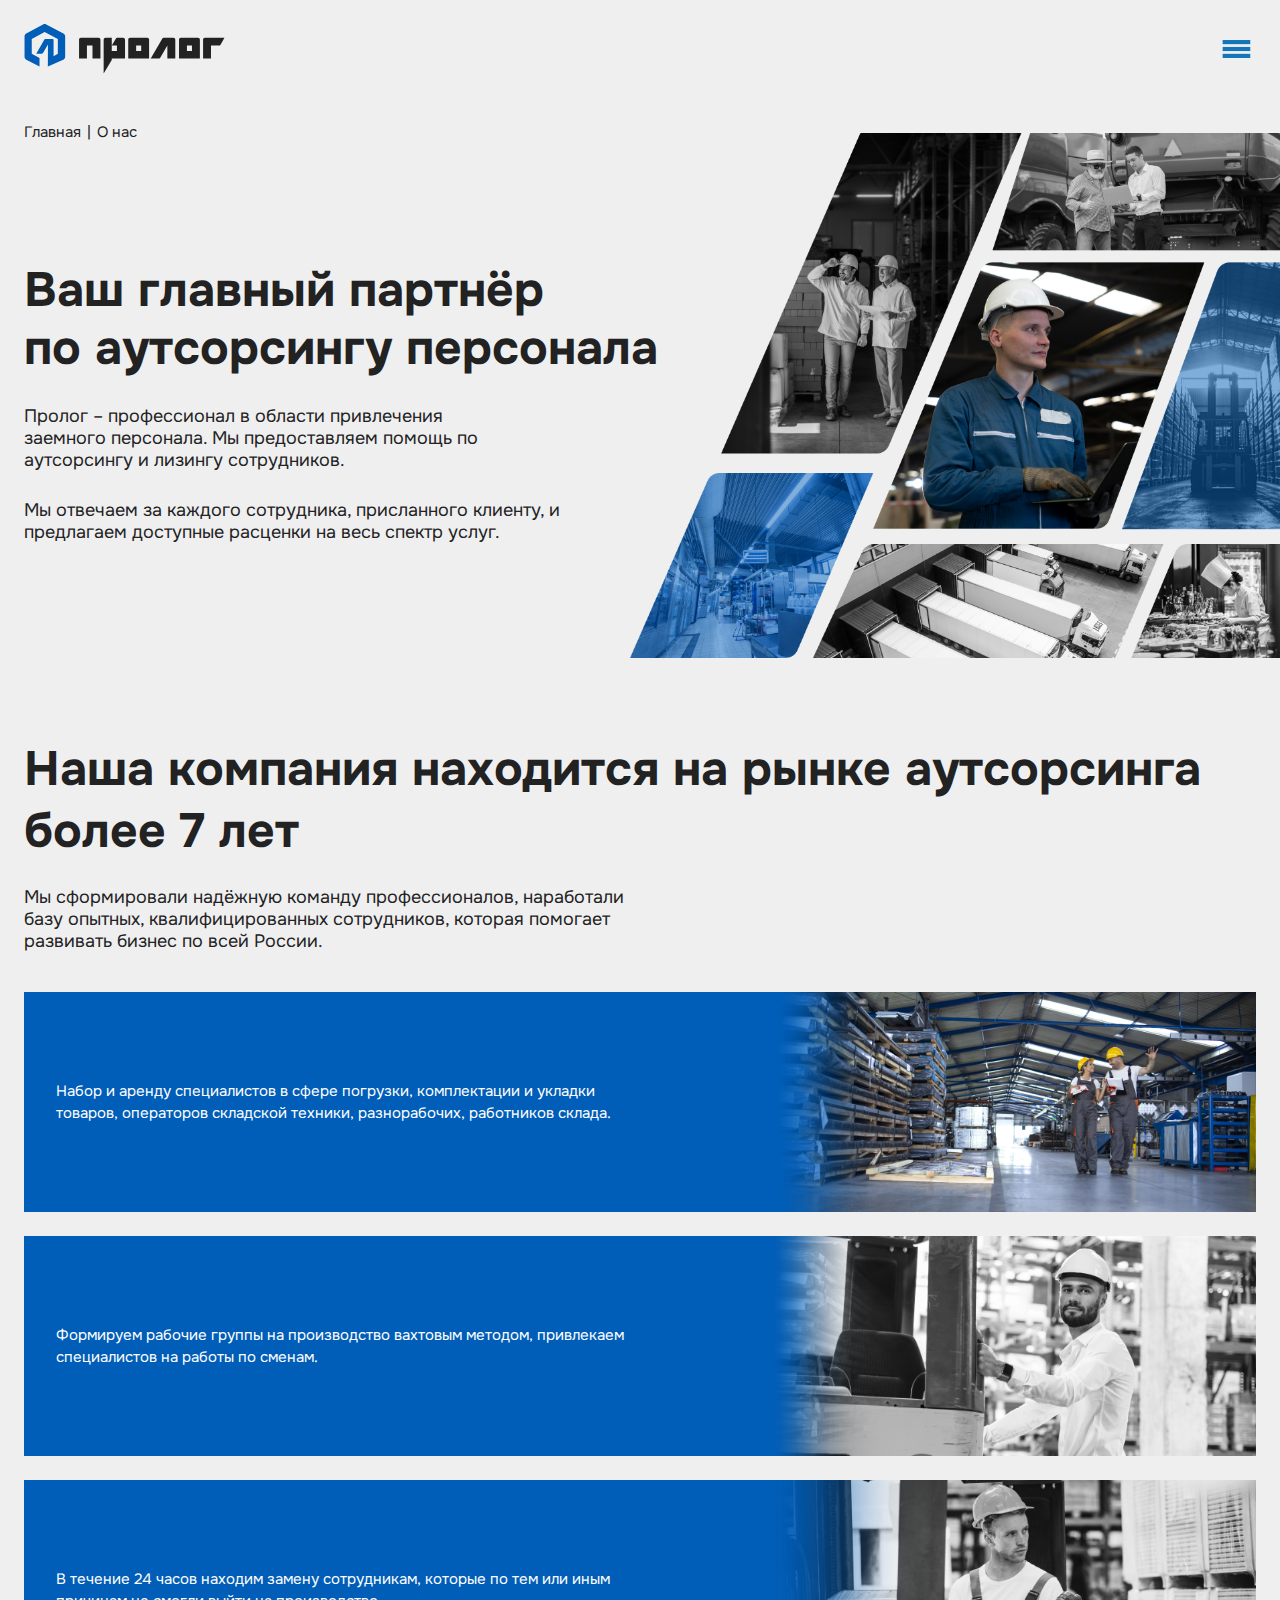
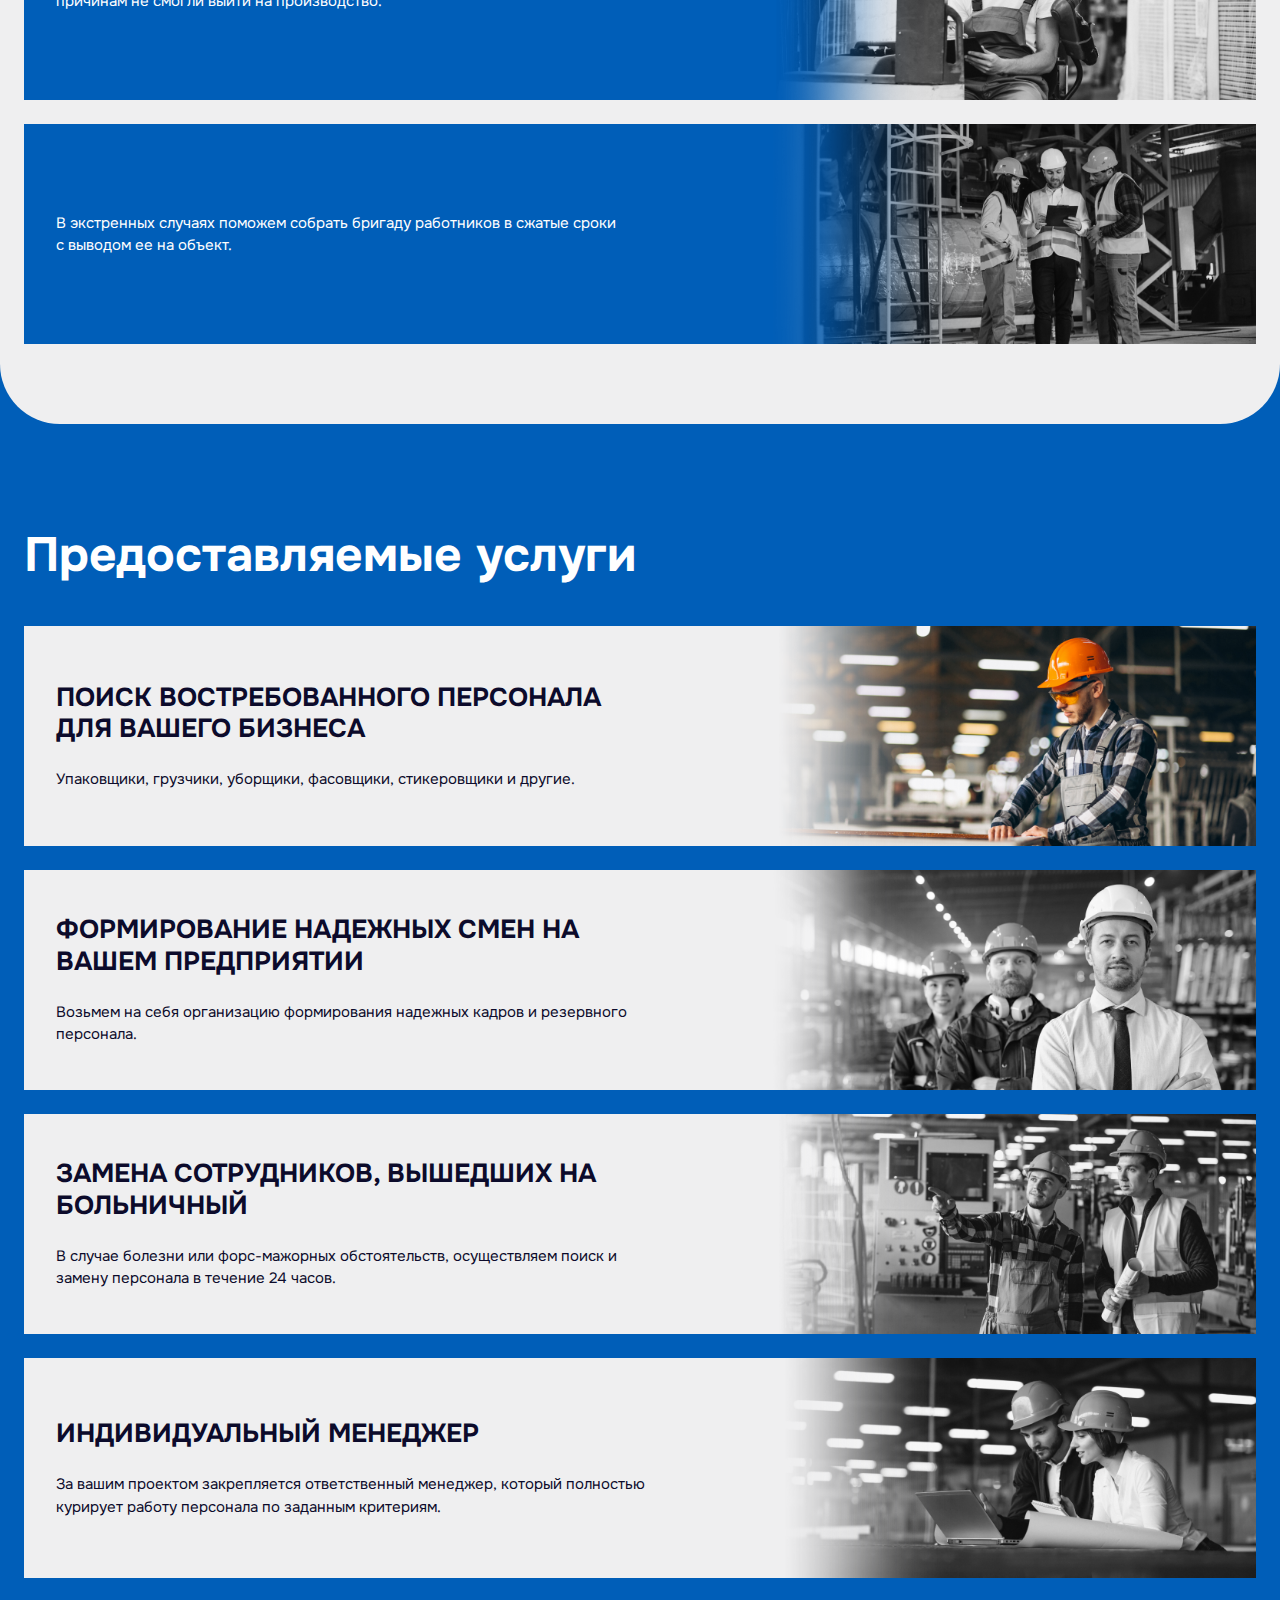
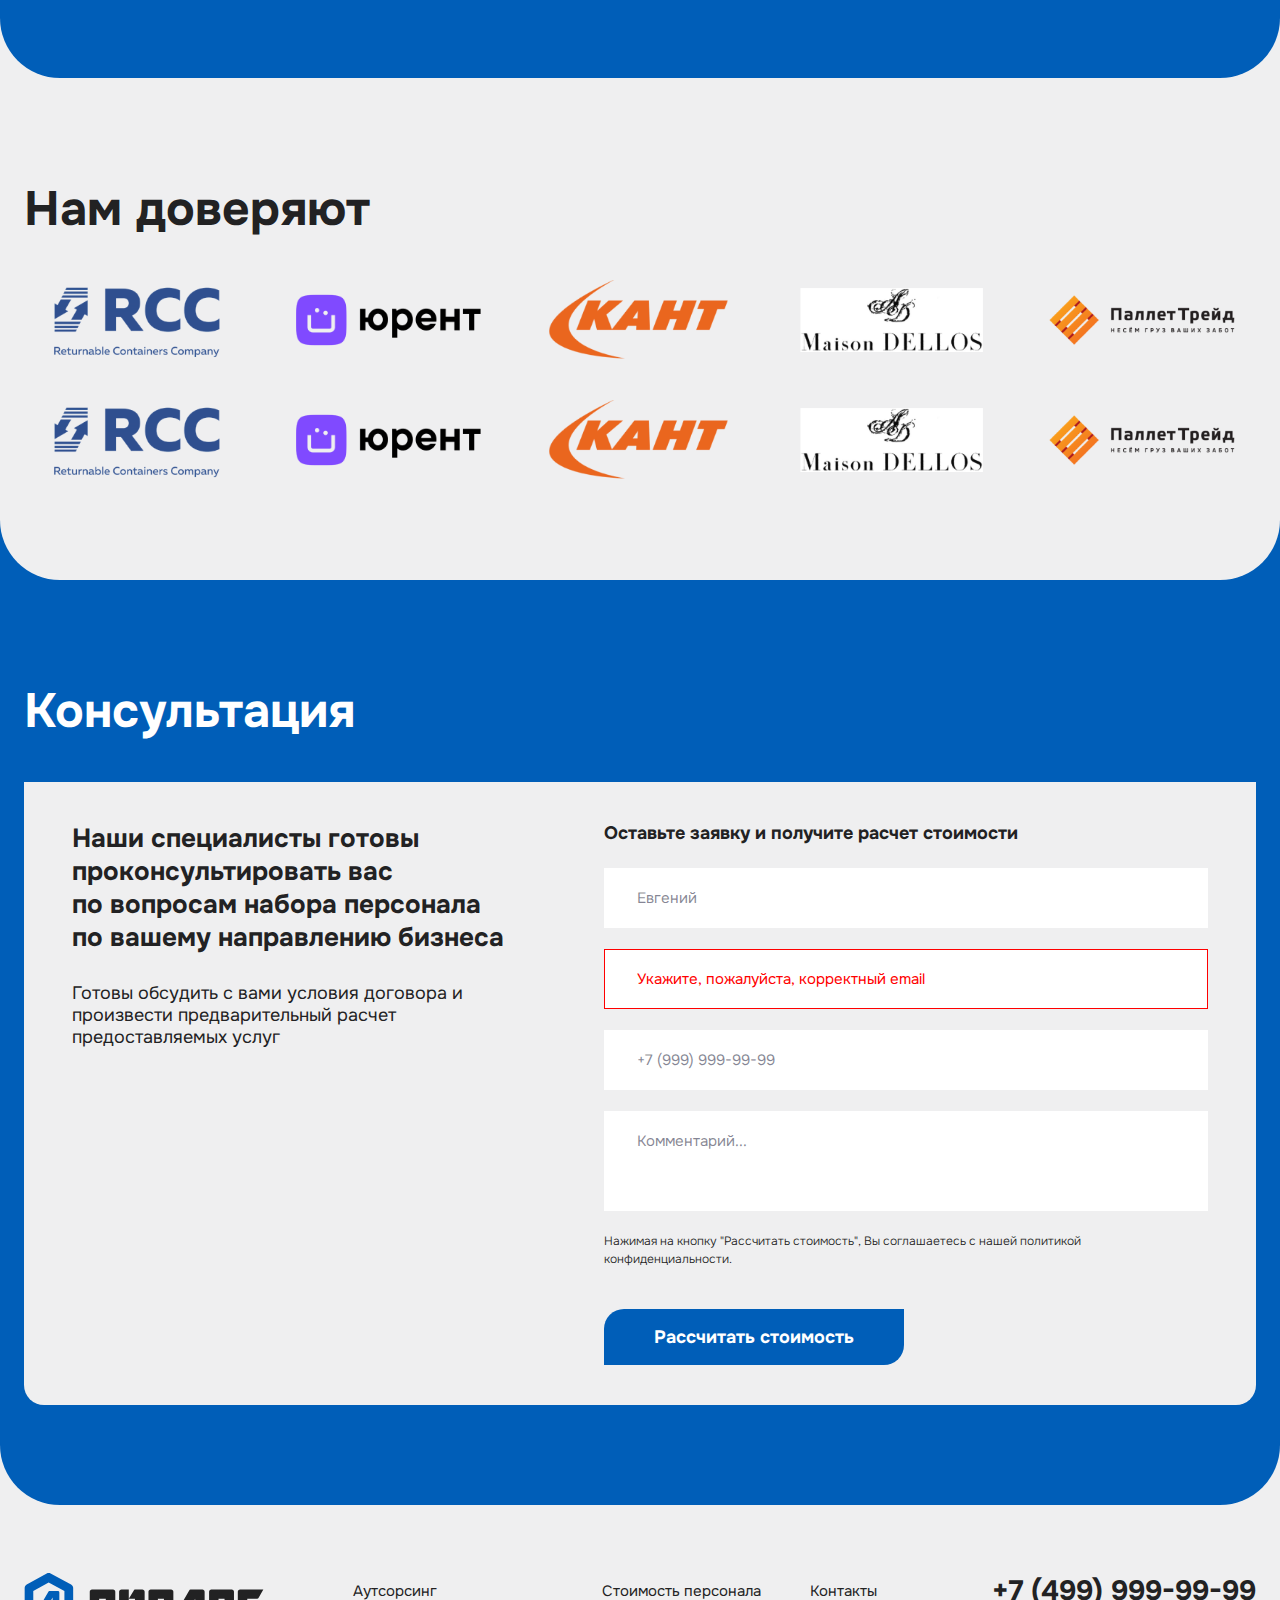
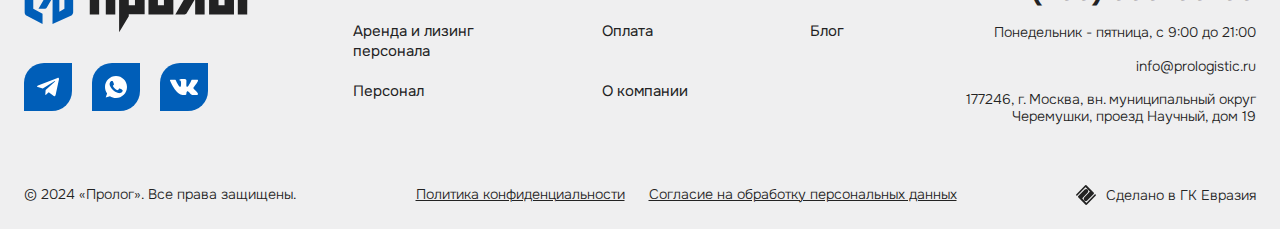
==== about.html @ 7a9c89be "Initial commit" ====
<!DOCTYPE html>
<html lang="ru">
	<head>
		<meta http-equiv="Content-Type" content="text/html; charset=utf-8">

		<!-- Adapting the page for mobile devices -->
		<meta name="viewport" content="width=device-width, initial-scale=1, maximum-scale=1">

		<!-- Prohibition of phone number recognition -->
		<meta name="format-detection" content="telephone=no">
		<meta name="SKYPE_TOOLBAR" content ="SKYPE_TOOLBAR_PARSER_COMPATIBLE">

		<!-- Page title -->
		<title>Заголовок страницы</title>

		<!-- Meta description -->
		<meta name="description" content="">

		<!-- Meta Keywords -->
		<meta name="keywords" content="">

		<!-- Changing the color of the mobile browser panel -->
		<meta name="msapplication-TileColor" content="#005EB8">
		<meta name="theme-color" content="#005EB8">

		<!-- Connecting fonts from Google -->
		<link rel="preconnect" href="https://fonts.googleapis.com">
		<link rel="preconnect" href="https://fonts.gstatic.com" crossorigin>
		<link href="https://fonts.googleapis.com/css2?family=Onest:wght@100..900&display=swap" rel="stylesheet">

		<!-- Connecting style files -->
		<link rel="stylesheet" href="css/swiper-bundle.min.css" async>
		<link rel="stylesheet" href="css/swiper.css" async>
		<link rel="stylesheet" href="css/styles.css" async>

		<link rel="stylesheet" href="css/response_1899.css" media="print, (max-width: 1899px)" async>
		<link rel="stylesheet" href="css/response_1439.css" media="print, (max-width: 1439px)" async>
		<link rel="stylesheet" href="css/response_1279.css" media="print, (max-width: 1279px)" async>
		<link rel="stylesheet" href="css/response_1023.css" media="print, (max-width: 1023px)" async>
		<link rel="stylesheet" href="css/response_767.css" media="print, (max-width: 767px)" async>
		<link rel="stylesheet" href="css/response_479.css" media="(max-width: 479px)" async>
	</head>

	<body>
		<div class="wrap">
			<div class="main">
				<header>
					<div class="cont row">
						<a href="/" class="logo">
							<img src="images/logo.svg" alt="">
						</a>

						<nav class="menu row">
							<div class="menu_item">
								<a href="/">Аутсорсинг</a>
							</div>

							<div class="menu_item">
								<a href="/">Аренда и лизинг персонала</a>
							</div>

							<div class="menu_item">
								<a href="/">Стоимость персонала</a>
							</div>

							<div class="menu_item">
								<a href="/">Персонал</a>
							</div>

							<div class="menu_item">
								<a href="/">О компании</a>
							</div>

							<div class="menu_item">
								<a href="/">Контакты</a>
							</div>

							<div class="menu_item">
								<a href="/">Блог</a>
							</div>
						</nav>

						<button class="callback_btn modal_btn" data-modal="callback_modal">Перезвоните мне</button>

						<button class="mob_menu_btn">
							<svg class="icon"><use xlink:href="images/sprite.svg#ic_menu"></use></svg>
							<svg class="icon"><use xlink:href="images/sprite.svg#ic_close"></use></svg>
						</button>
					</div>
				</header>


				<section class="mob_menu">
					<div class="scroll">
						<div class="messengers">
							<a href="/" target="_blank" rel="noopener nofollow">
								<svg class="icon"><use xlink:href="images/sprite.svg#ic_telegram"></use></svg>
							</a>

							<a href="/" target="_blank" rel="noopener nofollow">
								<svg class="icon"><use xlink:href="images/sprite.svg#ic_whatsapp"></use></svg>
							</a>
						</div>

						<div class="menu">
							<div><a href="/">Аутсорсинг</a></div>

							<div><a href="/">Стоимость персонала</a></div>

							<div><a href="/">Контакты</a></div>

							<div><a href="/">Аренда и лизинг персонала</a></div>

							<div><a href="/">Оплата</a></div>

							<div><a href="/">Блог</a></div>

							<div><a href="/">Персонал</a></div>

							<div><a href="/">О компании</a></div>
						</div>

						<div class="contacts">
							<div class="phone">
								<a href="tel:+74999999999">+7 (499) 999-99-99</a>
							</div>

							<div class="work_time">Понедельник - пятница, с 9:00 до 21:00</div>

							<div class="email">
								<a href="mailto:info@prologistic.ru">info@prologistic.ru</a>
							</div>

							<div class="location">177246, г. Москва, вн. муниципальный округ<br> Черемушки, проезд Научный, дом 19</div>
						</div>

						<div class="links">
							<div><a href="/">Политика конфиденциальности</a></div>

							<div><a href="/">Согласие на обработку персональных данных</a></div>
						</div>

						<div class="copyright">&copy; 2024 «Пролог». Все права защищены.</div>
					</div>
				</section>


				<section class="page_head">
					<div class="cont">
						<div class="breadcrumbs">
							<a href="/">Главная</a>

							<span class="sep">|</span>

							<span class="current">О нас</span>
						</div>
					</div>
				</section>


				<section class="about_page_head">
					<div class="cont">
						<div class="data">
							<div class="title">Ваш главный партнёр<br> по аутсорсингу персонала</div>

							<div class="text_block">
								<p>Пролог – профессионал в области привлечения<br> заемного персонала. Мы предоставляем помощь по аутсорсингу и лизингу сотрудников.</p>

								<p>Мы отвечаем за каждого сотрудника, присланного клиенту, и предлагаем доступные расценки на весь спектр услуг.</p>
							</div>
						</div>
					</div>

					<img src="images/tmp/bg_about_page_head.png" alt="" class="bg" loading="lazy">
				</section>


				<section class="about_info">
					<div class="cont">
						<div class="block_head">
							<div class="title">Наша компания находится на рынке аутсорсинга более 7 лет</div>

							<div class="desc">Мы сформировали надёжную команду профессионалов, наработали базу опытных, квалифицированных сотрудников, которая помогает развивать бизнес по всей России.</div>
						</div>

						<div class="items">
							<div class="item">
								<div class="image">
									<img src="images/tmp/about_info_item_img1.png" alt="" loading="lazy">
								</div>

								<div class="desc">Набор и аренду специалистов в сфере погрузки, комплектации и укладки товаров, операторов складской техники, разнорабочих, работников склада.</div>
							</div>

							<div class="item">
								<div class="image">
									<img src="images/tmp/about_info_item_img2.png" alt="" loading="lazy">
								</div>

								<div class="desc">Формируем рабочие группы на производство вахтовым методом, привлекаем<br> специалистов на работы по сменам.</div>
							</div>

							<div class="item">
								<div class="image">
									<img src="images/tmp/about_info_item_img3.png" alt="" loading="lazy">
								</div>

								<div class="desc">В течение 24 часов находим замену сотрудникам, которые по тем или иным<br> причинам не смогли выйти на производство.</div>
							</div>

							<div class="item">
								<div class="image">
									<img src="images/tmp/about_info_item_img4.png" alt="" loading="lazy">
								</div>

								<div class="desc">В экстренных случаях поможем собрать бригаду работников в сжатые сроки<br> с выводом ее на объект.</div>
							</div>
						</div>
					</div>
				</section>


				<section class="services">
					<div class="cont">
						<div class="block_head">
							<div class="title">Предоставляемые услуги</div>
						</div>

						<div class="list">
							<a href="/" class="service">
								<div class="image">
									<img src="images/tmp/service_img1.png" alt="" loading="lazy">
								</div>

								<div class="data">
									<div class="name">Поиск востребованного персонала для вашего бизнеса</div>

									<div class="desc">Упаковщики, грузчики, уборщики, фасовщики, стикеровщики и другие.</div>
								</div>
							</a>

							<a href="/" class="service">
								<div class="image">
									<img src="images/tmp/service_img2.png" alt="" loading="lazy">
								</div>

								<div class="data">
									<div class="name">Формирование надежных смен на вашем предприятии</div>

									<div class="desc">Возьмем на себя организацию формирования надежных кадров и резервного персонала.</div>
								</div>
							</a>

							<a href="/" class="service">
								<div class="image">
									<img src="images/tmp/service_img3.png" alt="" loading="lazy">
								</div>

								<div class="data">
									<div class="name">Замена сотрудников, вышедших на больничный</div>

									<div class="desc">В случае болезни или форс-мажорных обстоятельств, осуществляем поиск и замену персонала в течение 24 часов.</div>
								</div>
							</a>

							<a href="/" class="service">
								<div class="image">
									<img src="images/tmp/service_img4.png" alt="" loading="lazy">
								</div>

								<div class="data">
									<div class="name">Индивидуальный менеджер</div>

									<div class="desc">За вашим проектом закрепляется ответственный менеджер, который полностью курирует работу персонала по заданным критериям.</div>
								</div>
							</a>
						</div>
					</div>
				</section>


				<section class="clients">
					<div class="cont">
						<div class="block_head">
							<div class="title">Нам доверяют</div>
						</div>

						<div class="row">
							<div class="item">
								<img src="images/tmp/client_logo1.png" alt="" loading="lazy">
							</div>

							<div class="item">
								<img src="images/tmp/client_logo2.png" alt="" loading="lazy">
							</div>

							<div class="item">
								<img src="images/tmp/client_logo3.png" alt="" loading="lazy">
							</div>

							<div class="item">
								<img src="images/tmp/client_logo4.png" alt="" loading="lazy">
							</div>

							<div class="item">
								<img src="images/tmp/client_logo5.png" alt="" loading="lazy">
							</div>

							<div class="item">
								<img src="images/tmp/client_logo1.png" alt="" loading="lazy">
							</div>

							<div class="item">
								<img src="images/tmp/client_logo2.png" alt="" loading="lazy">
							</div>

							<div class="item">
								<img src="images/tmp/client_logo3.png" alt="" loading="lazy">
							</div>

							<div class="item">
								<img src="images/tmp/client_logo4.png" alt="" loading="lazy">
							</div>

							<div class="item">
								<img src="images/tmp/client_logo5.png" alt="" loading="lazy">
							</div>
						</div>
					</div>
				</section>


				<section class="consult">
					<div class="cont">
						<div class="block_head">
							<div class="title">Консультация</div>
						</div>

						<div class="data">
							<div class="info">
								<div class="title">Наши специалисты готовы проконсультировать вас<br> по вопросам набора персонала по вашему направлению бизнеса</div>

								<div class="desc">Готовы обсудить с вами условия договора и произвести предварительный расчет предоставляемых услуг</div>
							</div>

							<form action="" class="form">
								<div class="desc">Оставьте заявку и получите расчет стоимости</div>

								<div class="line">
									<div class="field">
										<input type="text" name="" value="" class="input" placeholder="Евгений">
									</div>
								</div>

								<div class="line">
									<div class="field">
										<input type="email" name="" value="" class="input error" placeholder="Укажите, пожалуйста, корректный email">
									</div>
								</div>

								<div class="line">
									<div class="field">
										<input type="tel" name="" value="" class="input" placeholder="+7 (999) 999-99-99">
									</div>
								</div>

								<div class="line">
									<div class="field">
										<textarea name="" placeholder="Комментарий..."></textarea>
									</div>
								</div>

								<div class="line agree">Нажимая на кнопку "Рассчитать стоимость", Вы соглашаетесь с нашей политикой конфиденциальности.</div>

								<div class="submit">
									<button type="submit" class="submit_btn">Рассчитать стоимость</button>
								</div>
							</form>
						</div>
					</div>
				</section>
			</div>


			<footer>
				<div class="cont row">
					<div class="col">
						<div class="logo">
							<img src="images/logo.svg" alt="">
						</div>

						<div class="socials">
							<a href="/" target="_blank" rel="noopener nofollow">
								<svg class="icon"><use xlink:href="images/sprite.svg#ic_telegram"></use></svg>
							</a>

							<a href="/" target="_blank" rel="noopener nofollow">
								<svg class="icon"><use xlink:href="images/sprite.svg#ic_whatsapp"></use></svg>
							</a>

							<a href="/" target="_blank" rel="noopener nofollow">
								<svg class="icon big"><use xlink:href="images/sprite.svg#ic_vk"></use></svg>
							</a>
						</div>
					</div>

					<div class="menu">
						<div><a href="/">Аутсорсинг</a></div>

						<div><a href="/">Стоимость персонала</a></div>

						<div><a href="/">Контакты</a></div>

						<div><a href="/">Аренда и лизинг персонала</a></div>

						<div><a href="/">Оплата</a></div>

						<div><a href="/">Блог</a></div>

						<div><a href="/">Персонал</a></div>

						<div><a href="/">О компании</a></div>
					</div>

					<div class="contacts">
						<div class="phone">
							<a href="tel:+74999999999">+7 (499) 999-99-99</a>
						</div>

						<div class="work_time">Понедельник - пятница, с 9:00 до 21:00</div>

						<div class="email">
							<a href="mailto:info@prologistic.ru">info@prologistic.ru</a>
						</div>

						<div class="location">177246, г. Москва, вн. муниципальный округ<br> Черемушки, проезд Научный, дом 19</div>
					</div>
				</div>

				<div class="cont row">
					<div class="copyright">&copy; 2024 «Пролог». Все права защищены.</div>

					<div class="links">
						<div><a href="/">Политика конфиденциальности</a></div>

						<div><a href="/">Согласие на обработку персональных данных</a></div>
					</div>

					<div class="creator">
						<a href="/" target="_blank">
							<img src="images/creator_logo.svg" alt="">
							<span>Сделано в ГК Евразия</span>
						</a>
					</div>
				</div>
			</footer>
		</div>


		<!-- Connecting javascript files -->
		<script src="js/jquery-3.6.3.min.js"></script>
		<script src="js/functions.js"></script>
		<script src="js/swiper-bundle.min.js"></script>
		<script src="js/imask.js"></script>
		<script src="js/scripts.js"></script>
	</body>
</html>
---- css/styles.css ----
/*------------------
    Reset styles
------------------*/
*
{
    box-sizing: border-box;
    margin: 0;
    padding: 0;

    scroll-margin-top: 24px;
}

*:before,
*:after
{
    box-sizing: border-box;
}

html
{
    -webkit-font-smoothing: antialiased;
    -moz-osx-font-smoothing: grayscale;
        -ms-text-size-adjust: 100%;
    -webkit-text-size-adjust: 100%;
}

body
{
    margin: 0;

    overscroll-behavior: none;
    -webkit-tap-highlight-color: transparent;
    -webkit-overflow-scrolling: touch;
    text-rendering: optimizeLegibility;
    text-decoration-skip: objects;
}

img
{
    border-style: none;
}

textarea
{
    overflow: auto;
}

input,
textarea,
input:active,
textarea:active,
button
{
    margin: 0;

    -webkit-border-radius: 0;
            border-radius: 0;
         outline: none transparent !important;
    box-shadow: none;

    -webkit-appearance: none;
            appearance: none;
    -moz-outline: none !important;
}

input::-webkit-outer-spin-button,
input::-webkit-inner-spin-button
{
    margin: 0;

    -webkit-appearance: none;
}

input[type=number]
{
    -moz-appearance: textfield;
}

:focus
{
    outline: 0;
}

:hover,
:active
{
    -webkit-tap-highlight-color: rgba(0, 0, 0, 0);
    -webkit-touch-callout: none;
}


::-ms-clear
{
    display: none;
}



/*-------------------
    Global styles
-------------------*/
:root
{
    --bg: #efeff0;
    --scroll_width: 17px;
    --text_color: #222223;
    --font_size: 18px;
    --font_size_title: 64px;
    --font_family: 'Onest', 'Arial', sans-serif;
}


::selection
{
    color: #fff;
    background: #005eb8;
}

::-moz-selection
{
    color: #fff;
    background: #005eb8;
}


.clear
{
    clear: both;
}

.left
{
    float: left;
}

.right
{
    float: right;
}



html
{
    height: 100%;
    min-height: -moz-available;
    min-height: -webkit-fill-available;
    min-height:         fill-available;
}

html.custom_scroll ::-webkit-scrollbar
{
    width: 10px;
    height: 10px;

    background-color: var(--bg);
}

html.custom_scroll ::-webkit-scrollbar-thumb
{
    background-color: #005eb8;
}


body
{
    font: var(--font_size) var(--font_family);

    height: 100%;
    min-height: -moz-available;
    min-height: -webkit-fill-available;
    min-height:         fill-available;

    color: var(--text_color);
}

body.lock
{
    overflow: hidden;
}


button
{
    font-family: inherit;
    font-size: inherit;
    font-weight: inherit;
    line-height: inherit;

    display: inline-block;

    cursor: pointer;
    vertical-align: top;

    color: inherit;
    border: none;
    background: none;
}


.wrap
{
    position: relative;
    z-index: 9;

    display: flex;
    overflow: clip;
    flex-direction: column;

    min-height: 100%;

    background: var(--bg);
}


.main
{
    display: flex;
    flex: 1 0 auto;
    flex-direction: column;
}


.cont
{
    width: 100%;
    max-width: 1676px;
    margin: 0 auto;
    padding: 0 40px;
}


.row
{
    display: flex;
    align-content: flex-start;
    align-items: flex-start;
    flex-wrap: wrap;
    justify-content: flex-start;
}



.block
{
    margin-bottom: 82px;
}



/*----------------
    Pagination
----------------*/
.pagination
{
    display: flex;
    align-content: center;
    align-items: center;
    flex-wrap: wrap;
    justify-content: center;

    margin-top: 50px;
}


.pagination a
{
    display: flex;
    align-content: center;
    align-items: center;
    flex-wrap: wrap;
    justify-content: center;

    width: 50px;
    height: 50px;

    transition: .2s linear;

    color: #232323;
    border-radius: 0 20px;
    background: #fff;

            backdrop-filter: blur(10px);
    -webkit-backdrop-filter: blur(10px);
}

.pagination a.next
{
    border-radius: 20px 0;
}


.pagination a + a
{
    margin-left: 20px;
}


.pagination a .icon
{
    display: block;

    width: 30px;
    height: 30px;
}

.pagination a.next .icon
{
    transform: rotate(180deg);
}


.pagination a:hover
{
    color: #fff;
    background: #005eb8;
}



/*--------------
    More btn
--------------*/
.more_btn
{
    font-size: 20px;
    font-weight: 700;

    position: relative;
    z-index: 3;

    display: block;

    width: 350px;
    max-width: 100%;
    height: 60px;
    margin: -30px auto 0;

    color: #fff;
    border-radius: 20px 0;
    background: #005eb8;
}



/*------------
    Header
------------*/
header
{
    position: relative;
    z-index: 91;
    top: 0;
    left: 0;

    width: 100%;
    padding: 30px 0;
}


header .cont
{
    align-content: center;
    align-items: center;
    justify-content: space-between;
}



header .logo
{
    display: block;

    text-decoration: none;

    color: currentColor;
}


header .logo img
{
    display: block;
}



header .menu_item + .menu_item
{
    margin-left: 30px;
}


header .menu_item > a
{
    font-size: 14px;

    display: block;

    text-decoration: none;

    color: currentColor;
}



header .callback_btn
{
    font-size: 20px;
    font-weight: 700;

    width: 350px;
    max-width: 100%;
    height: 60px;

    color: #efeff0;
    border-radius: 20px 0;
    background: #005eb8;
}



header .mob_menu_btn
{
    display: none;
    align-content: center;
    align-items: center;
    flex-wrap: wrap;
    justify-content: center;

    width: 40px;
    height: 40px;

    color: #1375ba;
}


header .mob_menu_btn .icon
{
    display: block;

    width: 29px;
    height: 18px;
}


header .mob_menu_btn .icon + .icon
{
    display: none;

    width: 18px;
    height: 18px;
}


header .mob_menu_btn.active .icon
{
    display: none;
}

header .mob_menu_btn.active .icon + .icon
{
    display: block;
}



/*---------------
    Mob. menu
---------------*/
.mob_menu
{
    position: fixed;
    z-index: 90;
    top: 0;
    left: 100%;

    width: 100%;
    height: 100%;
    min-height: -moz-available;
    min-height: -webkit-fill-available;
    min-height:         fill-available;
    padding: 92px 0 0;

    transition: transform .3s linear;
    text-align: center;

    background: var(--bg);
}


.mob_menu.show
{
    transform: translateX(-100%);
}


.mob_menu .scroll
{
    display: flex;
    overflow: auto;
    flex-direction: column;

    height: 100%;
    min-height: -moz-available;
    min-height: -webkit-fill-available;
    min-height:         fill-available;
    padding: 0 24px 24px;

    overscroll-behavior-y: contain;
}



.mob_menu .messengers
{
    display: flex;
    align-content: center;
    align-items: center;
    flex-wrap: wrap;
    justify-content: flex-start;
}


.mob_menu .messengers a
{
    display: flex;
    align-content: center;
    align-items: center;
    flex-wrap: wrap;
    justify-content: center;

    width: 40px;
    height: 40px;

    text-decoration: none;

    color: #fff;
    border-radius: 20px 0;
    background: #005eb8;

            backdrop-filter: blur(10px);
    -webkit-backdrop-filter: blur(10px);
}


.mob_menu .messengers a + a
{
    margin-left: 20px;
}


.mob_menu .messengers .icon
{
    display: block;

    width: 20px;
    height: 20px;
}



.mob_menu .menu
{
    margin-top: 30px;

    color: #0c0b2b;
}


.mob_menu .menu > * + *
{
    margin-top: 20px;
}


.mob_menu .menu a
{
    display: inline-block;

    vertical-align: top;
    text-decoration: none;

    color: currentColor;
}



.mob_menu .contacts
{
    font-size: 14px;
    font-weight: 300;

    margin-top: 35px;

    text-align: center;
}


.mob_menu .contacts .phone
{
    font-size: 24px;
    font-weight: 600;
    line-height: 150%;

    color: #051a32;
}


.mob_menu .contacts .phone a
{
    text-decoration: none;

    color: currentColor;
}


.mob_menu .contacts .work_time
{
    line-height: 20px;

    margin-top: 20px;
}


.mob_menu .contacts .email
{
    line-height: normal;

    margin-top: 10px;

    white-space: nowrap;
}


.mob_menu .contacts .email a
{
    text-decoration: none;

    color: currentColor;
}


.mob_menu .contacts .location
{
    margin-top: 10px;
}



.mob_menu .links
{
    font-size: 10px;
    font-weight: 300;

    margin-top: auto;
    padding-top: 30px;
}


.mob_menu .links > * + *
{
    margin-top: 8px;
}


.mob_menu .links a
{
    color: currentColor;

    text-decoration-thickness: 1px;
}



.mob_menu .copyright
{
    font-size: 10px;
    font-weight: 300;

    margin-top: 30px;
}



/*---------------
    Page head
---------------*/
.page_head
{
    margin-bottom: 100px;
    padding-top: 25px;
}

.page_head.small_m
{
    margin-bottom: 69px;
}



.breadcrumbs a
{
    text-decoration: none;

    color: currentColor;
}


.breadcrumbs .sep
{
    display: inline-block;

    margin: 0 2px;

    vertical-align: top;
}



.page_title
{
    font-size: var(--font_size_title);
    font-weight: 700;
    line-height: 120%;

    display: block;

    margin-top: 113px;
}



/*----------------
    Block head
----------------*/
.block_head
{
    margin-bottom: 50px;
}


.block_head .title
{
    font-size: var(--font_size_title);
    font-weight: 700;
    line-height: normal;

    display: block;
}


.block_head .desc
{
    font-size: 24px;

    width: 788px;
    max-width: 100%;
    margin-top: 30px;
}


.block_head .desc p + p
{
    margin-top: 32px;
}



/*------------------
    Form elements
------------------*/
.form
{
    --form_border_color: #fff;
    --form_focus_color: #fff;
    --form_error_color: #f00;
    --form_bg_color: #fff;
    --form_placeholder_color: rgba(12, 11, 43, .50);
}


.form ::-webkit-input-placeholder
{
    color: var(--form_placeholder_color);
}

.form :-moz-placeholder
{
    color: var(--form_placeholder_color);
}

.form ::-moz-placeholder
{
    opacity: 1;
    color: var(--form_placeholder_color);
}

.form :-ms-input-placeholder
{
    color: var(--form_placeholder_color);
}


.form .line
{
    margin-bottom: 21px;
}


.form .field
{
    position: relative;
}


.form .input
{
    font-family: var(--font_family);
    font-size: var(--font_size);

    display: block;

    width: 100%;
    height: 60px;
    padding: 0 32px;

    transition: border-color .2s linear;

    color: var(--text_color);
    border: 1px solid var(--form_border_color);
    background: var(--form_bg_color);
}

.form .input:-webkit-autofill
{
    -webkit-box-shadow: inset 0 0 0 50px var(--form_bg_color) !important;
}


.form textarea
{
    font-family: var(--font_family);
    font-size: var(--font_size);

    display: block;

    width: 100%;
    height: 100px;
    padding: 19px 32px;

    resize: none;
    transition: border-color .2s linear;

    color: var(--text_color);
    border: 1px solid var(--form_border_color);
    background: var(--form_bg_color);
}

.form textarea::-webkit-scrollbar
{
    width: 5px;
    height: 5px;
}


.form .input:focus,
.form textarea:focus
{
    border-color: var(--form_focus_color);
}


.form .error
{
    border-color: var(--form_error_color);
}


.form .error::-webkit-input-placeholder
{
    color: var(--form_error_color);
}

.form .error:-moz-placeholder
{
    color: var(--form_error_color);
}

.form .error::-moz-placeholder
{
    opacity: 1;
    color: var(--form_error_color);
}

.form .error:-ms-input-placeholder
{
    color: var(--form_error_color);
}


.form .agree
{
    font-size: 12px;
    font-weight: 300;
    line-height: 150%;

    color: #232323;
}


.form .submit
{
    padding-top: 29px;
}


.form .submit_btn
{
    font-size: 20px;
    font-weight: 700;

    width: 350px;
    max-width: 100%;
    height: 60px;

    color: #fff;
    border-radius: 20px 0;
    background: #005eb8;
}



/*----------------
    Typography
----------------*/
.text_block
{
    font-size: var(--font_size);
}


.text_block > *
{
    margin-bottom: 24px;
}


.text_block > :last-child
{
    margin-bottom: 0 !important;
}

.text_block > :first-child
{
    margin-top: 0 !important;
}


.text_block img
{
    display: block;

    max-width: 100%;
}


.text_block .columns
{
    column-gap: 24px;
    column-count: 2;
}


.text_block .columns > *
{
    transform: translateZ(0);

    --webkit-column-break-inside: avoid;
    page-break-inside: avoid;
    break-inside: avoid;
}


.text_block .columns > * + *
{
    margin-top: 24px;
}



/*-------------------
    First section
-------------------*/
.first_section
{
    position: relative;

    display: flex;
    align-content: center;
    align-items: center;
    flex-wrap: wrap;
    justify-content: flex-start;

    min-height: 783px;
    margin-top: 25px;
    margin-bottom: 110px;
    padding-top: 70px;
    padding-bottom: 110px;
}


.first_section .bg
{
    position: absolute;
    z-index: 1;
    right: 0;
    bottom: 0;

    display: block;

    width: calc(50% + 15px);

    pointer-events: none;
}


.first_section .cont
{
    position: relative;
    z-index: 2;
}


.first_section .data
{
    width: 848px;
    max-width: 100%;
}


.first_section .title
{
    font-size: var(--font_size_title);
    font-weight: 700;
    line-height: 120%;
}


.first_section .text_block
{
    font-size: 24px;

    width: 702px;
    max-width: 100%;
    margin-top: 30px;
}


.first_section .text_block > *
{
    margin-bottom: 36px;
}


.first_section .items
{
    display: flex;
    align-content: flex-start;
    align-items: flex-start;
    flex-wrap: wrap;
    justify-content: flex-start;

    width: 790px;
    max-width: calc(100% + 42px);
    margin-top: 38px;
    margin-bottom: -30px;
    margin-left: -42px;
}


.first_section .items > *
{
    position: relative;

    display: flex;
    align-content: center;
    align-items: center;
    flex-wrap: wrap;
    justify-content: flex-start;

    width: calc(50% - 42px);
    min-height: 40px;
    margin-bottom: 30px;
    margin-left: 42px;
    padding-left: 49px;
}


.first_section .items > *:before
{
    position: absolute;
    top: 0;
    bottom: 0;
    left: 0;

    display: block;

    width: 15px;
    height: 40px;
    margin: auto 0;

    content: '';

    border-radius: 10px 0 10px 0;
    background: #005eb8;
}


.first_section .btn
{
    font-size: 20px;
    font-weight: 700;

    display: block;

    width: 350px;
    max-width: 100%;
    height: 60px;
    margin-top: 106px;

    color: #efeff0;
    border-radius: 20px 0;
    background: #005eb8;
}



/*----------------
    Advantages
----------------*/
.advantages .block_head
{
    color: #0c0b2b;
}


.advantages .text_block
{
    font-size: 24px;
    line-height: 34px;

    margin-bottom: 47px;

    color: #0c0b2b;
}


.advantages .row
{
    align-content: stretch;
    align-items: stretch;

    margin-bottom: -72px;
    margin-left: -72px;
}


.advantages .row > *
{
    width: calc(33.333% - 72px);
    margin-bottom: 72px;
    margin-left: 72px;
}


.advantages .item
{
    line-height: 150%;

    padding: 29px 40px;

    color: #efeff0;
    border-radius: 20px 0;
    background: #005eb8;
}



/*----------
    Rent
----------*/
.rent .block_head
{
    color: #0c0b2b;
}


.rent .text_block
{
    font-size: 24px;
    line-height: 34px;

    margin-bottom: 47px;

    color: #0c0b2b;
}


.rent .row
{
    align-content: stretch;
    align-items: stretch;

    margin-bottom: -72px;
    margin-left: -72px;
}


.rent .row > *
{
    width: calc(33.333% - 72px);
    margin-bottom: 72px;
    margin-left: 72px;
}


.rent .item
{
    line-height: 150%;

    padding: 34px 29px;

    color: #efeff0;
    border-radius: 20px 0;
    background: #005eb8;
}



/*---------------
    Geography
---------------*/
.geography
{
    position: relative;
    z-index: 5;

    padding-bottom: 93px;

    border-radius: 0 0 60px 60px;
    background: var(--bg);
}


.geography .block_head
{
    align-self: center;

    margin: 0;

    color: #0c0b2b;
}


.geography .image
{
    width: 950px;
    max-width: 100%;
    margin-left: auto;
}


.geography .image img
{
    display: block;

    max-width: 100%;
    margin: 0 auto;
}



/*-------------------
    What included
-------------------*/
.what_included .row
{
    justify-content: center;

    margin-bottom: -72px;
    margin-left: -48px;
    padding-top: 15px;

    counter-reset: number;
}


.what_included .row > *
{
    width: calc(33.333% - 48px);
    margin-bottom: 72px;
    margin-left: 48px;
}


.what_included .item
{
    position: relative;

    padding-left: 122px;
}


.what_included .item:before
{
    font-size: 80px;
    font-weight: 700;

    position: absolute;
    top: -10px;
    left: 0;

    display: block;

    content: counter(number, decimal-leading-zero);
    counter-increment: number;
}


.what_included .item .name
{
    font-size: 24px;

    position: relative;

    padding-left: 40px;
}


.what_included .item .name:before
{
    position: absolute;
    top: 0;
    left: 0;

    display: block;

    width: 20px;
    height: 90px;

    content: '';

    border-radius: 14px 0 14px 0;
    background: #005eb8;
}



/*----------
    Blog
----------*/
.blog.blue
{
    padding-top: 119px;
    padding-bottom: 49px;

    color: #fff;
    background: #005eb8;
}


.blog .swiper
{
    overflow: visible !important;
}


.blog .swiper-slide
{
    position: relative;

    visibility: hidden;

    transition: opacity .2s linear, visibility .2s linear;
    pointer-events: none;

    opacity: 0;
}


.blog .swiper-slide.visible
{
    visibility: visible;

    pointer-events: auto;

    opacity: 1;
}


.blog .row
{
    align-content: stretch;
    align-items: stretch;

    margin-bottom: -50px;
    margin-left: -70px;
}


.blog .row > *
{
    width: calc(33.333% - 70px);
    margin-bottom: 50px;
    margin-left: 70px;
}


.blog .item
{
    background: #fff;
}


.blog .item .thumb
{
    position: relative;

    display: block;

    padding-bottom: 74.845%;

    text-decoration: none;

    color: currentColor;
    background: #ddd;
}


.blog .item .thumb img
{
    position: absolute;
    z-index: 1;
    top: 0;
    left: 0;

    display: block;

    width: 100%;
    height: 100%;

    object-fit: cover;
}


.blog .item .info
{
    padding: 23px 27px 52px 28px;

    color: #0c0b2b;
}


.blog .item .name
{
    font-size: 32px;
    font-weight: 700;
    line-height: 120%;
}


.blog .item .name a
{
    display: inline-block;

    vertical-align: top;
    text-decoration: none;

    color: currentColor;
}


.blog .item .desc
{
    line-height: 150%;

    margin-top: 32px;
}


.blog .item .link
{
    margin-top: 43px;
}


.blog .item .link a
{
    font-size: 20px;
    font-weight: 700;

    display: flex;
    align-content: center;
    align-items: center;
    flex-wrap: wrap;
    justify-content: center;

    width: 350px;
    max-width: 100%;
    height: 60px;
    margin: 0 auto;

    text-align: center;
    text-decoration: none;

    color: #fff;
    border-radius: 20px 0;
    background: #005eb8;
}


.blog .all_link
{
    margin-top: 60px;
}


.blog .all_link a
{
    font-size: 20px;
    font-weight: 700;

    display: flex;
    align-content: center;
    align-items: center;
    flex-wrap: wrap;
    justify-content: center;

    width: 350px;
    max-width: 100%;
    height: 60px;
    margin: 0 auto;

    text-align: center;
    text-decoration: none;

    color: #005eb8;
    border-radius: 20px 0;
    background: #efeff0;
}



/*-------------------
    Contacts info
-------------------*/
.contacts_info .feedback
{
    width: 626px;
    max-width: 100%;
}


.contacts_info .feedback .desc
{
    font-size: 24px;
    font-weight: 700;

    margin-bottom: 30px;
}



.contacts_info .location
{
    width: calc(50% - 10px);
    margin-left: auto;
}


.contacts_info .location .title
{
    font-size: 36px;
    font-weight: 700;

    margin-bottom: 46px;
}


.contacts_info .location .address
{
    font-size: 24px;

    width: 738px;
    max-width: 100%;
}


.contacts_info .location .map
{
    position: relative;

    overflow: hidden;

    height: 294px;
    margin-top: 24px;

    background: #ddd;
}



/*--------------
    Articles
--------------*/
.articles .article
{
    position: relative;

    padding-top: 29px;
    padding-bottom: 174px;

    border-radius: 0 0 60px 60px;
    background: var(--bg);
}


.articles .article + .article
{
    margin-top: -110px;
    padding-top: 210px;
    padding-bottom: 153px;
}


.articles .article .data
{
    width: 854px;
    max-width: 100%;
}


.articles .article .date
{
    font-weight: 600;

    margin-bottom: 50px;
}


.articles .article .name
{
    font-size: var(--font_size_title);
    font-weight: 700;
    line-height: 120%;
}


.articles .article .name a
{
    display: inline-block;

    vertical-align: top;
    text-decoration: none;

    color: currentColor;
}


.articles .article .text_block
{
    width: 788px;
    max-width: 100%;
    margin-top: 19px;
}


.articles .article .thumb
{
    position: relative;

    width: 642px;
    height: 567px;
    margin-left: auto;

    border-radius: 30px;
}


.articles .article .thumb img
{
    position: absolute;
    z-index: 1;
    top: 0;
    left: 0;

    display: block;

    width: 100%;
    height: 100%;

    border-radius: inherit;

    object-fit: cover;
}



.articles .article.blue
{
    background: #005eb8;
}


.articles .article.blue .date,
.articles .article.blue .name,
.articles .article.blue .text_block
{
    color: #fff;
}



/*---------------------
    About page head
---------------------*/
.about_page_head
{
    position: relative;

    min-height: 660px;
    margin-bottom: 100px;
    padding-top: 52px;
    padding-bottom: 52px;
}


.about_page_head .bg
{
    position: absolute;
    z-index: 1;
    right: 0;
    bottom: 0;

    display: block;

    width: calc(50% + 10px);

    pointer-events: none;
}


.about_page_head .cont
{
    position: relative;
    z-index: 2;
}


.about_page_head .data
{
    width: 848px;
    max-width: 100%;
}


.about_page_head .title
{
    font-size: var(--font_size_title);
    font-weight: 700;
    line-height: 120%;
}


.about_page_head .text_block
{
    font-size: 24px;

    width: 788px;
    max-width: 100%;
    margin-top: 30px;
}


.about_page_head .text_block > *
{
    margin-bottom: 36px;
}



/*----------------
    About info
----------------*/
.about_info
{
    position: relative;
    z-index: 4;

    padding-bottom: 90px;

    border-radius: 0 0 60px 60px;
    background: var(--bg);
}


.about_info .items > * + *
{
    margin-top: 35px;
}


.about_info .item
{
    position: relative;

    display: flex;
    align-content: center;
    align-items: center;
    flex-wrap: wrap;
    justify-content: flex-start;

    min-height: 285px;
    padding: 10px 45px;

    color: #fff;
    background: #005eb8;
}


.about_info .item .desc
{
    line-height: 150%;

    width: 728px;
    max-width: 100%;
}


.about_info .item .image
{
    position: absolute;
    top: 0;
    right: 0;

    height: 100%;

    pointer-events: none;
}


.about_info .item .image img
{
    display: block;

    height: 100%;
}



/*--------------
    Services
--------------*/
.services
{
    position: relative;
    z-index: 3;

    margin-top: -90px;
    padding-top: 190px;
    padding-bottom: 154px;

    color: #fff;
    border-radius: 0 0 60px 60px;
    background: #005eb8;
}


.services.small
{
    margin-top: -127px;
    margin-bottom: 120px;
    padding-top: 213px;
    padding-bottom: 90px;
}


.services .service
{
    position: relative;

    display: flex;
    align-content: center;
    align-items: center;
    flex-wrap: wrap;
    justify-content: flex-start;

    min-height: 285px;
    padding: 10px 45px;

    text-decoration: none;

    color: var(--text_color);
    background: #efeff0;
}


.services .service + .service
{
    margin-top: 35px;
}


.services .service .data
{
    width: 764px;
    max-width: 100%;
}


.services .service .name
{
    font-size: 36px;
    font-weight: 700;
    line-height: 120%;

    text-transform: uppercase;

    color: #0c0b2b;
}


.services .service .desc
{
    line-height: 150%;

    margin-top: 32px;

    color: #0c0b2b;
}


.services .service .image
{
    position: absolute;
    top: 0;
    right: 0;

    height: 100%;

    pointer-events: none;
}


.services .service .image img
{
    display: block;

    height: 100%;
}



.services .btn
{
    font-size: 20px;
    font-weight: 700;

    display: block;

    width: 452px;
    max-width: 100%;
    height: 60px;
    margin: 60px auto 0;

    color: #005eb8;
    border-radius: 20px 0;
    background: #efeff0;
}



/*-------------
    Clients
-------------*/
.clients
{
    position: relative;
    z-index: 2;

    margin-top: -154px;
    padding-top: 264px;
    padding-bottom: 161px;

    border-radius: 0 0 60px 60px;
    background: #efeff0;
}

.clients.default
{
    margin-top: 0;
    padding-top: 100px;
    padding-bottom: 78px;

    border-radius: 0;
    background: none;
}

.clients.default.big_m
{
    padding-bottom: 126px;
}

.cases + .clients
{
    z-index: 6;
}


.clients .row
{
    align-content: stretch;
    align-items: stretch;

    margin-bottom: -26px;
    margin-left: -20px;
}


.clients .row > *
{
    width: calc(20% - 20px);
    margin-bottom: 26px;
    margin-left: 20px;
}


.clients .item
{
    display: flex;
    align-content: center;
    align-items: center;
    flex-wrap: wrap;
    justify-content: center;

    height: 132px;
}


.clients .item img
{
    display: block;

    max-width: 100%;
    max-height: 100%;
}



/*-------------
    Consult
-------------*/
.consult
{
    position: relative;
    z-index: 1;

    margin-top: -92px;
    padding-top: 217px;
    padding-bottom: 120px;

    color: #fff;
    border-radius: 0 0 60px 60px;
    background: #005eb8;
}


.consult .data
{
    display: flex;
    align-content: flex-start;
    align-items: flex-start;
    flex-wrap: wrap;
    justify-content: space-between;

    padding: 45px 161px 41px 54px;

    color: var(--text_color);
    border-radius: 0 0 20px 20px;
    background: #efeff0;
}


.consult .info
{
    width: 592px;
    max-width: 100%;
}


.consult .info .title
{
    font-size: 36px;
    font-weight: 700;
}


.consult .info .desc
{
    font-size: 24px;

    width: 496px;
    max-width: 100%;
    margin-top: 28px;
}


.consult .form
{
    width: 627px;
    max-width: 100%;
    margin-left: auto;
}


.consult .form .desc
{
    font-size: 24px;
    font-weight: 700;

    margin-bottom: 30px;
}



/*-------------------------
    Direction page head
-------------------------*/
.direction_page_head
{
    position: relative;
    z-index: 9;

    min-height: 770px;
    padding-top: 45px;
    padding-bottom: 155px;

    border-radius: 0 0 60px 60px;
    background: var(--bg);
}


.direction_page_head.small
{
    min-height: 670px;
    padding-top: 52px;
    padding-bottom: 52px;

    border-radius: 0;
    background: none;
}


.direction_page_head .bg
{
    position: absolute;
    z-index: 1;
    right: 0;
    bottom: 110px;

    display: block;

    width: calc(50% + 15px);

    pointer-events: none;
}


.direction_page_head.small .bg
{
    bottom: 0;
}


.direction_page_head .cont
{
    position: relative;
    z-index: 2;
}


.direction_page_head .data
{
    width: 848px;
    max-width: 100%;
}


.direction_page_head .title
{
    font-size: var(--font_size_title);
    font-weight: 700;
    line-height: 120%;
}


.direction_page_head .text_block
{
    font-size: 24px;

    width: 788px;
    max-width: 100%;
    margin-top: 30px;
}


.direction_page_head .text_block > *
{
    margin-bottom: 36px;
}


.direction_page_head .link
{
    margin-top: 50px;
}


.direction_page_head .link a
{
    font-size: 20px;
    font-weight: 700;

    display: flex;
    align-content: center;
    align-items: center;
    flex-wrap: wrap;
    justify-content: center;

    width: 350px;
    max-width: 100%;
    height: 60px;

    text-align: center;
    text-decoration: none;

    color: #efeff0;
    border-radius: 20px 0;
    background: #005eb8;
}


.direction_page_head .btn
{
    font-size: 20px;
    font-weight: 700;

    display: block;

    width: 465px;
    max-width: 100%;
    height: 60px;
    margin-top: 50px;

    color: #efeff0;
    border-radius: 20px 0;
    background: #005eb8;
}

.direction_page_head .btn.small
{
    width: 350px;
}



/*------------------------
    Direction services
------------------------*/
.direction_services
{
    position: relative;
    z-index: 7;

    margin-top: -110px;
    padding-top: 227px;
    padding-bottom: 97px;

    color: #fff;
    border-radius: 0 0 60px 60px;
    background: #005eb8;
}


.recruitment + .direction_services
{
    margin-top: -100px;
    padding-top: 177px;
    padding-bottom: 95px;
}


.direction_services .swiper
{
    overflow: visible !important;
}


.direction_services .swiper[data-rows='3']
{
    height: 2150px;
}


.direction_services .swiper-slide
{
    position: relative;

    visibility: hidden;

    height: 670px;

    transition: opacity .2s linear, visibility .2s linear;
    pointer-events: none;

    opacity: 0;
}


.direction_services .swiper-slide.visible
{
    visibility: visible;

    pointer-events: auto;

    opacity: 1;
}


.direction_services .service
{
    height: 670px;

    color: var(--text_color);
    background: #fff;
}


.direction_services .service .thumb
{
    position: relative;

    padding-bottom: 74.845%;
}


.direction_services .service .thumb img
{
    position: absolute;
    z-index: 1;
    top: 0;
    left: 0;

    display: block;

    width: 100%;
    height: 100%;

    object-fit: cover;
}


.direction_services .service .info
{
    padding: 23px 28px 50px;
}


.direction_services .service .name
{
    font-size: 36px;
    font-weight: 700;
    line-height: 34px;

    overflow: hidden;

    white-space: nowrap;
    text-overflow: ellipsis;
}


.direction_services .service .salary
{
    position: relative;

    display: flex;
    align-content: center;
    align-items: center;
    flex-wrap: wrap;
    justify-content: flex-start;

    height: 40px;
    margin-top: 30px;
    padding-left: 35px;
}


.direction_services .service .salary:before
{
    position: absolute;
    top: 0;
    left: 0;

    display: block;

    width: 15px;
    height: 100%;

    content: '';

    border-radius: 10px 0 10px 0;
    background: #005eb8;
}


.direction_services .service .btn
{
    font-size: 20px;
    font-weight: 700;

    display: block;

    width: 350px;
    max-width: 100%;
    height: 60px;
    margin: 70px auto 0;

    color: #fff;
    border-radius: 20px 0;
    background: #005eb8;
}


.direction_services .link
{
    margin-top: 50px;
}


.direction_services .link a
{
    font-size: 20px;
    font-weight: 700;

    display: flex;
    align-content: center;
    align-items: center;
    flex-wrap: wrap;
    justify-content: center;

    width: 350px;
    max-width: 100%;
    height: 60px;
    margin: 0 auto;

    text-align: center;
    text-decoration: none;

    color: #005eb8;
    border-radius: 20px 0;
    background: #fff;
}



/*---------------------
    Reduce expenses
---------------------*/
.reduce_expenses
{
    position: relative;
    z-index: 3;

    margin-top: -157px;
    padding-top: 235px;
    padding-bottom: 104px;

    border-radius: 0 0 60px 60px;
    background: #efeff0;
}


.reduce_expenses .row
{
    justify-content: center;

    margin-bottom: -52px;
    margin-left: -34px;

    counter-reset: number;
}


.reduce_expenses .row > *
{
    width: calc(33.333% - 34px);
    margin-bottom: 52px;
    margin-left: 34px;
}


.reduce_expenses .item
{
    position: relative;

    padding-left: 122px;
}


.reduce_expenses .item:before
{
    font-size: 80px;
    font-weight: 700;

    position: absolute;
    top: -10px;
    left: 0;

    display: block;

    content: counter(number, decimal-leading-zero);
    counter-increment: number;
}


.reduce_expenses .item .name
{
    font-size: 24px;

    position: relative;

    padding-left: 40px;
}


.reduce_expenses .item .name:before
{
    position: absolute;
    top: 0;
    left: 0;

    display: block;

    width: 20px;
    height: 90px;

    content: '';

    border-radius: 14px 0 14px 0;
    background: #005eb8;
}



/*-------------------
    Order service
-------------------*/
.order_service
{
    position: relative;
    z-index: 1;

    margin-top: -101px;
    padding-top: 219px;
    padding-bottom: 122px;

    color: #fff;
    border-radius: 0 0 60px 60px;
    background: #005eb8;
}


.blog.blue + .order_service
{
    margin-top: 0;
    padding-top: 49px;
}


.order_service .data
{
    position: relative;

    display: flex;
    align-content: flex-start;
    align-items: flex-start;
    flex-wrap: wrap;
    justify-content: space-between;

    padding: 47px 161px 42px 54px;

    color: var(--text_color);
    border-radius: 0 0 20px 20px;
    background: #efeff0;
}


.order_service .data + .data
{
    border-radius: 20px 20px 0 0;
}

.order_service .data + .data:before
{
    position: absolute;
    top: 0;
    right: 0;
    left: 1px;

    display: block;

    width: calc(100% - 108px);
    height: 1px;
    margin: 0 auto;

    content: '';
    pointer-events: none;

    background: rgba(34, 34, 35, .50);
}


.order_service .sub_title
{
    font-size: 36px;
    font-weight: 700;

    position: relative;

    padding-left: 71px;
}


.order_service .sub_title:before
{
    position: absolute;
    top: 0;
    left: 0;

    display: block;

    width: 20px;
    height: 100%;

    content: '';

    border-radius: 14px 0 14px 0;
    background: #005eb8;
}


.order_service .sub_title span
{
    color: #005eb8;
}


.order_service .info
{
    width: 592px;
    max-width: 100%;
}


.order_service .info .title
{
    font-size: 36px;
    font-weight: 700;
}


.order_service .info .items
{
    width: 572px;
    max-width: 100%;
    margin-top: 30px;
}


.order_service .info .items > *
{
    position: relative;

    display: flex;
    align-content: center;
    align-items: center;
    flex-wrap: wrap;
    justify-content: flex-start;

    min-height: 40px;
    padding-left: 60px;
}

.order_service .info .items > *:before
{
    position: absolute;
    top: 0;
    bottom: 0;
    left: 0;

    display: block;

    width: 15px;
    height: 40px;
    margin: auto 0;

    content: '';

    border-radius: 10px 0 10px 0;
    background: #005eb8;
}


.order_service .info .items > * + *
{
    margin-top: 20px;
}


.order_service .form
{
    width: 627px;
    max-width: 100%;
    margin-left: auto;
}


.order_service .form .desc
{
    font-size: 24px;
    font-weight: 700;

    margin-bottom: 30px;
}



/*-----------------
    Recruitment
-----------------*/
.recruitment
{
    position: relative;
    z-index: 9;

    padding-top: 110px;
    padding-bottom: 100px;

    border-radius: 0 0 60px 60px;
    background: #efeff0;
}


.recruitment .row
{
    align-content: stretch;
    align-items: stretch;

    margin-bottom: -30px;
    margin-left: -96px;
}


.recruitment .row > *
{
    width: calc(50% - 96px);
    margin-bottom: 30px;
    margin-left: 96px;
}


.recruitment .item
{
    line-height: 150%;

    display: flex;
    align-content: center;
    align-items: center;
    flex-wrap: wrap;
    justify-content: flex-start;

    padding: 16px 50px;

    color: #efeff0;
    border-radius: 20px 0;
    background: #005eb8;
}



/*-------------------
    Direction why
-------------------*/
.direction_why
{
    padding-top: 78px;
    padding-bottom: 78px;
}


.direction_why .row
{
    justify-content: center;

    margin-bottom: -52px;
    margin-left: -34px;
    padding-top: 13px;

    counter-reset: number;
}


.direction_why .row > *
{
    width: calc(33.333% - 34px);
    margin-bottom: 52px;
    margin-left: 34px;
}


.direction_why .item
{
    position: relative;

    padding-left: 122px;
}


.direction_why .item:before
{
    font-size: 80px;
    font-weight: 700;

    position: absolute;
    top: -10px;
    left: 0;

    display: block;

    content: counter(number, decimal-leading-zero);
    counter-increment: number;
}


.direction_why .item .name
{
    font-size: 24px;

    position: relative;

    padding-left: 40px;
}


.direction_why .item .name:before
{
    position: absolute;
    top: 0;
    left: 0;

    display: block;

    width: 20px;
    height: 90px;

    content: '';

    border-radius: 14px 0 14px 0;
    background: #005eb8;
}



/*----------------------
    All our services
----------------------*/
.all_our_services
{
    position: relative;
    z-index: 3;

    padding-top: 87px;
    padding-bottom: 112px;

    border-radius: 0 0 60px 60px;
    background: #efeff0;
}


.all_our_services .swiper
{
    position: relative;

    overflow: visible !important;
}


.all_our_services .swiper-slide
{
    position: relative;

    visibility: hidden;

    transition: opacity .2s linear, visibility .2s linear;
    pointer-events: none;

    opacity: 0;
}


.all_our_services .swiper-slide.visible
{
    visibility: visible;

    pointer-events: auto;

    opacity: 1;
}


.all_our_services .block_head
{
    position: absolute;
    z-index: 5;
    top: 0;
    left: 0;

    margin: 0;
}


.all_our_services .service
{
    display: flex;
    align-content: flex-start;
    align-items: flex-start;
    flex-wrap: wrap;
    justify-content: space-between;
}


.all_our_services .service .data
{
    width: 788px;
    max-width: 100%;
    padding-top: 132px;
}


.all_our_services .service .name
{
    font-size: 32px;
    font-weight: 700;
    line-height: 34px;
}


.all_our_services .service .desc
{
    font-size: 24px;
    line-height: calc(100% + 10px);

    margin-top: 32px;
}


.all_our_services .service .price
{
    position: relative;

    display: flex;
    align-content: center;
    align-items: center;
    flex-wrap: wrap;
    justify-content: flex-start;

    height: 40px;
    margin-top: 30px;
    padding-left: 35px;
}


.all_our_services .service .price:before
{
    position: absolute;
    top: 0;
    left: 0;

    display: block;

    width: 15px;
    height: 100%;

    content: '';

    border-radius: 10px 0 10px 0;
    background: #005eb8;
}


.all_our_services .service .btn
{
    font-size: 20px;
    font-weight: 700;

    display: block;

    width: 350px;
    max-width: 100%;
    height: 60px;
    margin-top: 50px;

    color: #fff;
    border-radius: 20px 0;
    background: #005eb8;
}


.all_our_services .service .image
{
    position: relative;

    width: 642px;
    height: 544px;

    border-radius: 30px;
    background: #ddd;
}


.all_our_services .service .image:after
{
    position: absolute;
    z-index: 2;
    top: 0;
    left: 0;

    display: block;

    width: 100%;
    height: 100%;

    content: '';

    border-radius: inherit;
    background: rgba(0, 94, 184, .50);
}


.all_our_services .service .image img
{
    position: absolute;
    z-index: 1;
    top: 0;
    left: 0;

    display: block;

    width: 100%;
    height: 100%;

    border-radius: inherit;

    object-fit: cover;
}


.all_our_services .controls
{
    display: flex;
    align-content: center;
    align-items: center;
    flex-wrap: wrap;
    justify-content: center;

    margin-top: 50px;
}


.all_our_services .controls .swiper-button-next,
.all_our_services .controls .swiper-button-prev
{
    position: relative;
    right: 0;
    left: 0;

    margin: 0;

    color: #222223;
    background: #fff;
}


.all_our_services .controls .swiper-button-next
{
    margin-left: 20px;
}


.all_our_services .controls .swiper-button-next:hover,
.all_our_services .controls .swiper-button-prev:hover
{
    color: #fff;
    background: #005eb8;
}



/*---------------
    Vacancies
---------------*/
.vacancies
{
    position: relative;
    z-index: 9;

    padding-top: 110px;
    padding-bottom: 88px;

    border-radius: 0 0 60px 60px;
    background: #efeff0;
}


.vacancies .row
{
    align-content: stretch;
    align-items: stretch;
    justify-content: center;

    margin-bottom: -50px;
    margin-left: -70px;
}


.vacancies .row > *
{
    width: calc(33.333% - 70px);
    margin-bottom: 50px;
    margin-left: 70px;
}


.vacancies .item
{
    display: flex;
    flex-direction: column;

    min-height: 1075px;

    background: #fff;
}


.vacancies .item .thumb
{
    position: relative;

    padding-bottom: 74.845%;
}


.vacancies .item .thumb img
{
    position: absolute;
    z-index: 1;
    top: 0;
    left: 0;

    display: block;

    width: 100%;
    height: 100%;

    object-fit: cover;
}


.vacancies .item .info
{
    display: flex;
    flex: 1 0 auto;
    flex-direction: column;

    padding: 23px 27px 43px 28px;
}


.vacancies .item .name
{
    font-size: 36px;
    font-weight: 700;
    line-height: 34px;

    color: #0c0b2b;
}


.vacancies .item .desc
{
    line-height: 150%;

    margin-top: 32px;

    color: #0c0b2b;
}


.vacancies .item .desc > * + *
{
    margin-top: 24px;
}


.vacancies .item .price
{
    position: relative;

    display: flex;
    align-content: center;
    align-items: center;
    flex-wrap: wrap;
    justify-content: flex-start;

    height: 40px;
    margin-top: 30px;
    margin-bottom: 45px;
    padding-left: 35px;
}


.vacancies .item .price:before
{
    position: absolute;
    top: 0;
    left: 0;

    display: block;

    width: 15px;
    height: 100%;

    content: '';

    border-radius: 10px 0 10px 0;
    background: #005eb8;
}


.vacancies .item .btn
{
    font-size: 20px;
    font-weight: 700;

    display: block;

    width: 350px;
    max-width: 100%;
    height: 60px;
    margin: auto auto 0;

    color: #fff;
    border-radius: 20px 0;
    background: #005eb8;
}



/*-------------------
    Staff leasing
-------------------*/
.staff_leasing
{
    position: relative;
    z-index: 7;

    margin-top: -131px;
    padding-top: 242px;
    padding-bottom: 163px;

    color: #fff;
    border-radius: 0 0 60px 60px;
    background: #005eb8;
}


.staff_leasing .row
{
    align-content: stretch;
    align-items: stretch;

    margin-bottom: -30px;
    margin-left: -70px;
}


.staff_leasing .row > *
{
    width: calc(33.333% - 70px);
    margin-bottom: 30px;
    margin-left: 70px;
}


.staff_leasing .item
{
    line-height: 120%;

    padding: 19px 40px;

    color: #0c0b2b;
    border-radius: 20px 0;
    background: #efeff0;
}


.staff_leasing .item .name
{
    font-weight: 700;

    margin-bottom: 20px;
}



/*-----------
    Cases
-----------*/
.cases
{
    position: relative;
    z-index: 8;
}

.cases:not(.block)
{
    margin-bottom: -10px;
    padding-top: 60px;
}


.cases .swiper
{
    overflow: visible !important;

    counter-reset: number;
}


.cases .swiper-slide
{
    position: relative;

    visibility: hidden;

    transition: opacity .2s linear, visibility .2s linear;
    pointer-events: none;

    opacity: 0;
}


.cases .swiper-slide.visible
{
    visibility: visible;

    pointer-events: auto;

    opacity: 1;
}


.cases .swiper-button-next,
.cases .swiper-button-prev
{
    color: var(--text_color);
    background: #fff;
}


.cases .swiper-button-next:hover,
.cases .swiper-button-prev:hover
{
    color: #fff;
    background: #005eb8;
}



.cases .case
{
    padding: 48px 50px 66px 54px;

    color: #efeff0;
    border-radius: 0 0 20px 20px;
    background: #005eb8;
}


.cases .case .head
{
    display: flex;
    align-content: center;
    align-items: center;
    flex-wrap: nowrap;
    justify-content: flex-start;

    padding-bottom: 52px;

    border-bottom: 1px solid rgba(239, 239, 240, .50);
}


.cases .case .head .number
{
    font-size: 40px;
    font-weight: 700;

    margin-right: 53px;

    white-space: nowrap;

    color: #fff;
}


.cases .case .head .number span:before
{
    content: counter(number);
    counter-increment: number;
}


.cases .case .head .title
{
    font-size: 36px;
    font-weight: 700;

    position: relative;

    width: 919px;
    max-width: 100%;
    padding-left: 73px;
}


.cases .case .head .title:before
{
    position: absolute;
    top: 0;
    left: 0;

    display: block;

    width: 20px;
    height: 100%;

    content: '';

    border-radius: 15px 0;
    background: currentColor;
}


.cases .case .task
{
    width: 572px;
    max-width: 100%;
    margin-top: 33px;
}


.cases .case .task .title
{
    font-size: 36px;
    font-weight: 700;

    margin-bottom: 23px;
}


.cases .case .task .items > *
{
    position: relative;

    display: flex;
    align-content: center;
    align-items: center;
    flex-wrap: wrap;
    justify-content: flex-start;

    min-height: 40px;
    padding-left: 60px;
}


.cases .case .task .items > *:before
{
    position: absolute;
    top: 0;
    left: 0;

    display: block;

    width: 15px;
    height: 100%;

    content: '';

    border-radius: 10px 0;
    background: currentColor;
}


.cases .case .task .items > * + *
{
    margin-top: 20px;
}


.cases .case .solution
{
    margin-top: 33px;
    margin-left: 162px;
}


.cases .case .solution .title
{
    font-size: 36px;
    font-weight: 700;

    margin-bottom: 23px;
}


.cases .case .solution .items
{
    line-height: 24px;

    width: 647px;
    max-width: 100%;
}


.cases .case .solution .items > * + *
{
    margin-top: 30px;
}


.cases .case .result
{
    display: flex;
    align-content: center;
    align-items: center;
    flex-wrap: wrap;
    justify-content: space-between;

    margin-top: 55px;
}


.cases .case .result .title
{
    font-size: 36px;
    font-weight: 700;
}


.cases .case .result .items
{
    width: calc(100% - 274px);
}


.cases .case .result .items > * + *
{
    margin-top: 25px;
}



.cases .review
{
    position: relative;

    padding: 55px 54px 54px;

    color: #efeff0;
    border-radius: 20px 20px 0 0;
    background: #005eb8;
}


.cases .review:before
{
    position: absolute;
    top: 0;
    right: 0;
    left: 0;

    display: block;

    width: 1492px;
    height: 1px;
    margin: 0 auto;

    content: '';

    background: rgba(239, 239, 240, .50);
}


.cases .review .title
{
    font-size: 36px;
    font-weight: 700;

    margin-bottom: 32px;
}


.cases .review .logo
{
    position: relative;

    display: flex;
    overflow: hidden;
    align-content: center;
    align-items: center;
    flex-wrap: wrap;
    justify-content: center;

    width: 157px;
    height: 157px;

    border-radius: 50%;
    background: #fff;
}


.cases .review .logo img
{
    display: block;

    max-width: 100%;
    max-height: 100%;
}


.cases .review .logo + *
{
    align-self: center;

    width: calc(100% - 207px);
    margin-left: auto;
}


.cases .review .company
{
    font-size: 24px;
    font-weight: 700;
}


.cases .review .text
{
    width: 1174px;
    max-width: 100%;
    margin-top: 17px;
}



/*-------------------
    What it solve
-------------------*/
.what_it_solve
{
    position: relative;
    z-index: 5;

    margin-top: -107px;
    padding-top: 249px;
    padding-bottom: 160px;

    color: #fff;
    border-radius: 0 0 60px 60px;
    background: #005eb8;
}


.why_need + .what_it_solve
{
    margin-bottom: 50px;
}


.what_it_solve .cont
{
    align-content: stretch;
    align-items: stretch;
    justify-content: space-between;
}


.what_it_solve .image
{
    position: relative;

    width: 788px;
    min-height: 791px;

    border-radius: 30px;
}


.what_it_solve .image img
{
    position: absolute;
    z-index: 1;
    top: 0;
    left: 0;

    display: block;

    width: 100%;
    height: 100%;

    border-radius: inherit;

    object-fit: cover;
}


.what_it_solve .data
{
    display: flex;
    flex-direction: column;

    width: 646px;
    max-width: 100%;
    margin-left: auto;
    padding-top: 19px;
}


.what_it_solve .title
{
    font-size: 45px;
    font-weight: 700;
    line-height: 120%;

    width: 550px;
    max-width: 100%;
}


.what_it_solve .desc
{
    font-size: 24px;

    width: 550px;
    max-width: 100%;
    margin-top: 20px;
}


.what_it_solve .items
{
    font-size: 24px;

    margin-top: 54px;
    margin-bottom: 54px;
}


.what_it_solve .items > *
{
    position: relative;

    display: flex;
    align-content: center;
    align-items: center;
    flex-wrap: wrap;
    justify-content: flex-start;

    min-height: 60px;
    padding-left: 50px;
}


.what_it_solve .items > *:before
{
    position: absolute;
    top: 0;
    left: 0;

    display: block;

    width: 15px;
    height: 100%;

    content: '';

    border-radius: 10px 0;
    background: currentColor;
}


.what_it_solve .items > * + *
{
    margin-top: 21px;
}


.what_it_solve .btn
{
    font-size: 20px;
    font-weight: 700;

    display: block;

    width: 350px;
    max-width: 100%;
    height: 60px;
    margin-top: auto;

    color: #005eb8;
    border-radius: 20px 0;
    background: #fff;
}



/*--------------
    Why need
--------------*/
.why_need
{
    position: relative;
    z-index: 3;

    margin-top: -113px;
    padding-top: 213px;
    padding-bottom: 68px;
}


.clients + .why_need
{
    z-index: 6;

    margin-top: 0;
    padding-top: 77px;
    padding-bottom: 118px;

    border-radius: 0 0 60px 60px;
    background: var(--bg);
}


.why_need .row
{
    justify-content: center;

    margin-bottom: -60px;
    margin-left: -34px;
    padding-top: 10px;

    counter-reset: number;
}


.why_need .row > *
{
    width: calc(33.333% - 34px);
    margin-bottom: 60px;
    margin-left: 34px;
}


.why_need .item
{
    position: relative;

    padding-left: 122px;
}


.why_need .item:before
{
    font-size: 80px;
    font-weight: 700;

    position: absolute;
    top: -10px;
    left: 0;

    display: block;

    content: counter(number, decimal-leading-zero);
    counter-increment: number;
}


.why_need .item .name
{
    font-size: 24px;
    font-weight: 700;

    position: relative;

    padding-left: 40px;
}


.why_need .item .name:before
{
    position: absolute;
    top: 0;
    left: 0;

    display: block;

    width: 20px;
    height: 90px;

    content: '';

    border-radius: 14px 0 14px 0;
    background: #005eb8;
}


.why_need .item .desc
{
    font-size: 24px;

    margin-top: 39px;
    padding-left: 40px;
}



/*---------------------------
    Operational selection
---------------------------*/
.operational_selection
{
    position: relative;
    z-index: 3;

    padding-top: 114px;
    padding-bottom: 172px;

    border-radius: 0 0 60px 60px;
    background: var(--bg);
}


.operational_selection.default
{
    display: flex;
    align-content: center;
    align-items: center;
    flex-wrap: wrap;
    justify-content: flex-start;

    min-height: 865px;
    margin-bottom: 26px;
    padding: 0;

    border-radius: 0;
    background: none;
}


.operational_selection .img
{
    position: absolute;
    z-index: 1;
    bottom: 107px;
    left: 0;

    width: 1051px;
    max-width: 100%;

    pointer-events: none;
}

.operational_selection.default .img
{
    top: 0;
    bottom: 0;

    margin: auto 0;
}


.operational_selection .cont
{
    position: relative;
    z-index: 3;
}


.operational_selection .data
{
    width: 646px;
    max-width: 100%;
    margin-left: auto;
}


.operational_selection .title
{
    font-size: 45px;
    font-weight: 700;
    line-height: 120%;
}


.operational_selection .items
{
    font-size: 24px;

    margin-top: 30px;
}


.operational_selection .items > *
{
    position: relative;

    display: flex;
    align-content: center;
    align-items: center;
    flex-wrap: wrap;
    justify-content: flex-start;

    min-height: 60px;
    padding-left: 50px;
}


.operational_selection .items > *:before
{
    position: absolute;
    top: 0;
    left: 0;

    display: block;

    width: 20px;
    height: 60px;

    content: '';

    border-radius: 14px 0 14px 0;
    background: #005eb8;
}


.operational_selection .items > * + *
{
    margin-top: 30px;
}


.operational_selection .items .name
{
    font-weight: 700;

    width: 100%;

    text-transform: uppercase;
}


.operational_selection .btn
{
    font-size: 20px;
    font-weight: 700;

    width: 350px;
    max-width: 100%;
    height: 60px;
    margin-top: 54px;

    color: #fff;
    border-radius: 20px 0;
    background: #005eb8;
}



/*-------------------
    Kind of staff
-------------------*/
.kind_of_staff
{
    position: relative;
    z-index: 3;

    padding: 183px 0 89px;

    border-radius: 0 0 60px 60px;
    background: var(--bg);
}


.kind_of_staff .row
{
    margin-bottom: -30px;
    margin-left: -30px;
}


.kind_of_staff .row > *
{
    width: calc(25% - 30px);
    margin-bottom: 30px;
    margin-left: 30px;
}


.kind_of_staff .item
{
    background: #fff;
}


.kind_of_staff .item .thumb
{
    position: relative;

    padding-bottom: 73.936%;
}


.kind_of_staff .item .thumb img
{
    position: absolute;
    z-index: 1;
    top: 0;
    left: 0;

    display: block;

    width: 100%;
    height: 100%;

    object-fit: cover;
}


.kind_of_staff .item .info
{
    padding: 30px 29px 50px;
}


.kind_of_staff .item .name
{
    font-size: 24px;
    font-weight: 700;
    line-height: 120%;

    display: flex;
    align-content: flex-start;
    align-items: flex-start;
    flex-wrap: wrap;
    justify-content: space-between;

    cursor: pointer;

    color: #0c0b2b;
}


.kind_of_staff .item .name span
{
    width: calc(100% - 84px);
}


.kind_of_staff .item .name .icon
{
    display: flex;
    align-content: center;
    align-items: center;
    flex-wrap: wrap;
    justify-content: center;

    width: 50px;
    height: 50px;
    margin-left: auto;

    color: #fff;
    border-radius: 20px 0;
    background: #005eb8;

    -webkit-backdrop-filter: blur(10px);
            backdrop-filter: blur(10px);
}


.kind_of_staff .item .name .icon svg
{
    display: block;

    width: 30px;
    height: 30px;

    transition: transform .2s linear;
    transform: rotate(180deg);
}


.kind_of_staff .item .name.active .icon svg
{
    transform: rotate(270deg);
}


.kind_of_staff .item .sub
{
    line-height: 180%;

    display: none;

    margin-top: 24px;
}


.kind_of_staff .item .link
{
    margin-top: 72px;
}


.kind_of_staff .item .link a
{
    font-size: 20px;
    font-weight: 700;

    display: flex;
    align-content: center;
    align-items: center;
    flex-wrap: wrap;
    justify-content: center;

    width: 100%;
    height: 60px;

    text-align: center;
    text-decoration: none;

    color: #fff;
    border-radius: 20px 0;
    background: #005eb8;
}



/*-----------------
    Specializes
-----------------*/
.specializes
{
    position: relative;

    margin-top: -189px;
    margin-bottom: 107px;
    padding: 290px 0 123px;

    color: #efeff0;
    border-radius: 0 0 60px 60px;
    background: #005eb8;
}


.specializes .data
{
    align-self: center;

    width: 485px;
    max-width: 100%;
}


.specializes .data .title
{
    font-size: 45px;
    font-weight: 700;
}


.specializes .data .desc
{
    margin-top: 37px;
}


.specializes .data .btn
{
    font-size: 20px;
    font-weight: 700;

    width: 456px;
    max-width: 100%;
    height: 60px;
    margin-top: 64px;

    color: #005eb8;
    border-radius: 20px 0;
    background: #efeff0;
}


.specializes .items
{
    display: flex;
    align-content: stretch;
    align-items: stretch;
    flex-wrap: wrap;
    justify-content: space-between;

    width: 1021px;
    max-width: 100%;
    margin-left: auto;
}


.specializes .items > *
{
    width: calc(50% - 26px);
}


.specializes .item
{
    display: flex;
    flex-direction: column;

    min-height: 850px;

    background: #fff;
}


.specializes .item .thumb
{
    position: relative;

    padding-bottom: 74.845%;
}


.specializes .item .thumb img
{
    position: absolute;
    z-index: 1;
    top: 0;
    left: 0;

    display: block;

    width: 100%;
    height: 100%;

    object-fit: cover;
}


.specializes .item .info
{
    display: flex;
    flex: 1 0 auto;
    flex-direction: column;

    padding: 34px 30px 50px 31px;
}


.specializes .item .name
{
    font-size: 36px;
    font-weight: 700;
    line-height: 34px;

    color: #0c0b2b;
}


.specializes .item .desc
{
    line-height: 150%;

    margin-top: 32px;

    color: #0c0b2b;
}


.specializes .item .desc > * + *
{
    margin-top: 24px;
}


.specializes .item .link
{
    margin-top: auto;
}


.specializes .item .link a
{
    font-size: 20px;
    font-weight: 700;

    display: flex;
    align-content: center;
    align-items: center;
    flex-wrap: wrap;
    justify-content: center;

    width: 350px;
    max-width: 100%;
    height: 60px;
    margin: 0 auto;

    text-align: center;
    text-decoration: none;

    color: #fff;
    border-radius: 20px 0;
    background: #005eb8;
}



/*------------
    Footer
------------*/
footer
{
    padding: 100px 0 38px;
}


footer .cont
{
    justify-content: space-between;
}

footer .cont + .cont
{
    margin-top: 71px;
}



footer .logo img
{
    display: block;

    width: 303px;
    max-width: 100%;
}



footer .socials
{
    display: flex;
    align-content: center;
    align-items: center;
    flex-wrap: wrap;
    justify-content: flex-start;

    margin-top: 30px;
}


footer .socials a
{
    display: flex;
    align-content: center;
    align-items: center;
    flex-wrap: wrap;
    justify-content: center;

    width: 50px;
    height: 50px;

    text-decoration: none;

    color: #fff;
    border-radius: 20px 0;
    background: #005eb8;

            backdrop-filter: blur(10px);
    -webkit-backdrop-filter: blur(10px);
}


footer .socials a + a
{
    margin-left: 20px;
}


footer .socials .icon
{
    display: block;

    width: 25px;
    height: 25px;
}


footer .socials .icon.big
{
    width: 30px;
    height: 30px;
}



footer .menu
{
    display: flex;
    align-content: flex-start;
    align-items: flex-start;
    flex-wrap: wrap;
    justify-content: flex-start;

    width: 625px;
    max-width: 100%;
    margin-bottom: -19px;
    padding-top: 12px;
}


footer .menu > *
{
    margin-bottom: 19px;
}


footer .menu > *:nth-child(3n+1)
{
    width: 242px;
    max-width: 100%;
}

footer .menu > *:nth-child(3n+2)
{
    width: 192px;
    max-width: 100%;
    margin-left: 52px;
}

footer .menu > *:nth-child(3n+3)
{
    width: 81px;
    max-width: 100%;
    margin-left: 58px;
}


footer .menu a
{
    display: inline-block;

    vertical-align: top;
    text-decoration: none;

    color: currentColor;
}



footer .contacts
{
    font-size: 14px;
    font-weight: 300;
    line-height: 120%;

    text-align: right;

    color: #232323;
}


footer .contacts .phone
{
    font-size: 36px;
    font-weight: 700;
    line-height: normal;

    white-space: nowrap;

    color: var(--text_color);
}


footer .contacts .phone a
{
    text-decoration: none;

    color: currentColor;
}


footer .contacts .work_time
{
    line-height: 31px;

    margin-top: 8px;
}


footer .contacts .email
{
    line-height: normal;

    margin-top: 10px;

    white-space: nowrap;
}


footer .contacts .email a
{
    text-decoration: none;

    color: currentColor;
}


footer .contacts .location
{
    margin-top: 16px;
}



footer .copyright
{
    font-size: 14px;
    font-weight: 300;

    color: #232323;
}



footer .links
{
    font-size: 14px;
    font-weight: 300;

    display: flex;
    align-content: center;
    align-items: center;
    flex-wrap: wrap;
    justify-content: flex-start;

    margin-right: auto;
    margin-left: 195px;

    color: #232323;
}


footer .links > * + *
{
    margin-left: 27px;
}


footer .links a
{
    color: currentColor;

    text-decoration-thickness: 1px;
}



footer .creator a
{
    font-size: 14px;
    font-weight: 300;

    display: flex;
    align-content: center;
    align-items: center;
    flex-wrap: wrap;
    justify-content: flex-start;

    text-decoration: none;

    color: #232323;
}


footer .creator img
{
    display: block;

    width: 20px;
    height: 20px;
    margin-right: 10px;
}
---- css/response_1899.css ----
@media print,
(max-width: 1899px)
{
    /*-------------------
        Global styles
    -------------------*/
    :root
    {
        --font_size: 16px;
        --font_size_title: 56px;
    }


    .block
    {
        margin-bottom: 80px;
    }


    .swiper-button-next,
    .swiper-button-prev
    {
        margin-bottom: 40px;
    }



    /*----------------
        Pagination
    ----------------*/
    .pagination
    {
        margin-top: 40px;
    }



    /*--------------
        More btn
    --------------*/
    .more_btn
    {
        font-size: 18px;

        width: 300px;
        height: 56px;
        margin-top: -28px;
    }



    /*------------
        Header
    ------------*/
    header
    {
        padding: 28px 0;
    }


    header .menu_item + .menu_item
    {
        margin-left: 24px;
    }


    header .callback_btn
    {
        font-size: 18px;

        width: 240px;
        height: 50px;
    }



    /*---------------
        Page head
    ---------------*/
    .page_head
    {
        margin-bottom: 80px;
        padding-top: 24px;
    }

    .page_head.small_m
    {
        margin-bottom: 60px;
    }


    .page_title
    {
        margin-top: 80px;
    }



    /*------------------
        Form elements
    ------------------*/
    .form .submit
    {
        padding-top: 20px;
    }


    .form .submit_btn
    {
        font-size: 18px;

        width: 300px;
        height: 56px;
    }



    /*----------------
        Block head
    ----------------*/
    .block_head
    {
        margin-bottom: 40px;
    }


    .block_head .desc
    {
        font-size: 20px;

        width: 720px;
        margin-top: 28px;
    }


    .block_head .desc p + p
    {
        margin-top: 24px;
    }



    /*-------------------
        First section
    -------------------*/
    .first_section
    {
        min-height: 0;
        margin-top: 20px;
        margin-bottom: 100px;
        padding-top: 52px;
        padding-bottom: 52px;
    }


    .first_section .data
    {
        width: 720px;
    }


    .first_section .text_block
    {
        font-size: 20px;

        width: 500px;
        margin-top: 28px;
    }


    .first_section .items
    {
        width: 688px;
        max-width: calc(100% + 40px);
        margin-top: 40px;
        margin-bottom: -28px;
        margin-left: -40px;
    }


    .first_section .items > *
    {
        width: calc(50% - 40px);
        margin-bottom: 28px;
        margin-left: 40px;
        padding-left: 35px;
    }


    .first_section .btn
    {
        font-size: 18px;

        width: 320px;
        height: 56px;
        margin-top: 60px;
    }



    /*----------------
        Advantages
    ----------------*/
    .advantages .text_block
    {
        font-size: 20px;
        line-height: 30px;

        margin-bottom: 40px;
    }


    .advantages .row
    {
        margin-bottom: -40px;
        margin-left: -40px;
    }


    .advantages .row > *
    {
        width: calc(33.333% - 40px);
        margin-bottom: 40px;
        margin-left: 40px;
    }


    .advantages .item
    {
        padding: 28px 40px;
    }



    /*----------
        Rent
    ----------*/
    .rent .text_block
    {
        font-size: 20px;
        line-height: 30px;

        margin-bottom: 40px;
    }


    .rent .row
    {
        margin-bottom: -40px;
        margin-left: -40px;
    }


    .rent .row > *
    {
        width: calc(33.333% - 40px);
        margin-bottom: 40px;
        margin-left: 40px;
    }


    .rent .item
    {
        padding: 28px;
    }



    /*---------------
        Geography
    ---------------*/
    .geography
    {
        padding-bottom: 100px;
    }


    .geography .image
    {
        width: calc(100% - 500px);
    }



    /*----------
        Blog
    ----------*/
    .blog.blue
    {
        padding-top: 100px;
        padding-bottom: 60px;
    }


    .blog .row
    {
        margin-bottom: -40px;
        margin-left: -40px;
    }


    .blog .row > *
    {
        width: calc(33.333% - 40px);
        margin-bottom: 40px;
        margin-left: 40px;
    }


    .blog .item .info
    {
        padding: 24px 24px 40px;
    }


    .blog .item .name
    {
        font-size: 28px;
    }


    .blog .item .desc
    {
        margin-top: 24px;
    }


    .blog .item .link
    {
        margin-top: 40px;
    }


    .blog .item .link a
    {
        font-size: 18px;

        width: 240px;
        height: 50px;
    }


    .blog .all_link
    {
        margin-top: 48px;
    }


    .blog .all_link a
    {
        font-size: 18px;

        width: 320px;
        height: 56px;
    }



    /*-------------------
        Contacts info
    -------------------*/
    .contacts_info .feedback
    {
        width: 604px;
    }


    .contacts_info .feedback .desc
    {
        font-size: 20px;
    }



    .contacts_info .location
    {
        width: calc(50% - 24px);
    }


    .contacts_info .location .title
    {
        font-size: 32px;

        margin-bottom: 40px;
    }


    .contacts_info .location .address
    {
        font-size: 20px;

        width: 544px;
    }


    .contacts_info .location .map
    {
        height: 304px;
    }



    /*--------------
        Articles
    --------------*/
    .articles .article
    {
        padding-top: 28px;
        padding-bottom: 120px;
    }

    .articles .article + .article
    {
        margin-top: -68px;
        padding-top: 188px;
        padding-bottom: 120px;
    }


    .articles .article .data
    {
        width: calc(50% + 24px);
    }


    .articles .article .date
    {
        margin-bottom: 40px;
    }


    .articles .article .text_block
    {
        width: 100%;
        margin-top: 24px;
    }


    .articles .article .thumb
    {
        width: calc(50% - 80px);
        height: 500px;
    }



    /*---------------------
        About page head
    ---------------------*/
    .about_page_head
    {
        min-height: 500px;
    }


    .about_page_head .data
    {
        width: 748px;
    }


    .about_page_head .text_block
    {
        font-size: 20px;

        width: 640px;
        margin-top: 32px;
    }



    /*----------------
        About info
    ----------------*/
    .about_info
    {
        padding-bottom: 100px;
    }


    .about_info .items > * + *
    {
        margin-top: 24px;
    }


    .about_info .item
    {
        min-height: 240px;
        padding: 12px 40px;
    }


    .about_info .item .desc
    {
        width: 640px;
    }



    /*--------------
        Services
    --------------*/
    .services
    {
        margin-top: -68px;
        padding-top: 188px;
        padding-bottom: 120px;
    }


    .services.small
    {
        margin-top: -68px;
        margin-bottom: 100px;
        padding-top: 188px;
        padding-bottom: 120px;
    }


    .services .service + .service
    {
        margin-top: 24px;
    }


    .services .service
    {
        min-height: 240px;
        padding: 12px 40px;
    }


    .services .service .data
    {
        width: 640px;
    }


    .services .service .name
    {
        font-size: 30px;
    }


    .services .service .desc
    {
        margin-top: 24px;
    }


    .services .btn
    {
        font-size: 18px;

        width: 400px;
        height: 56px;
        margin-top: 40px;
    }



    /*-------------
        Clients
    -------------*/
    .clients
    {
        margin-top: -68px;
        padding-top: 188px;
        padding-bottom: 120px;
    }


    .clients.default.big_m
    {
        padding-bottom: 120px;
    }


    .clients .row
    {
        margin-bottom: -40px;
        margin-left: -40px;
    }


    .clients .row > *
    {
        width: calc(20% - 40px);
        margin-bottom: 40px;
        margin-left: 40px;
    }


    .clients .item
    {
        height: 88px;
    }



    /*-------------
        Consult
    -------------*/
    .consult
    {
        margin-top: -68px;
        padding-top: 188px;
        padding-bottom: 120px;
    }


    .consult .data
    {
        padding: 48px 60px;
    }


    .consult .info .title
    {
        font-size: 30px;
    }


    .consult .info .desc
    {
        font-size: 20px;

        width: 440px;
    }


    .consult .form
    {
        width: 604px;
    }


    .consult .form .desc
    {
        font-size: 20px;

        margin-bottom: 28px;
    }



    /*-------------------------
        Direction page head
    -------------------------*/
    .direction_page_head,
    .direction_page_head.small
    {
        min-height: 500px;
        padding-top: 52px;
        padding-bottom: 120px;
    }


    .direction_page_head .data
    {
        width: 748px;
    }


    .direction_page_head .text_block
    {
        font-size: 20px;

        width: 640px;
        margin-top: 28px;
    }


    .direction_page_head .text_block > *
    {
        margin-bottom: 24px;
    }


    .direction_page_head .link
    {
        margin-top: 40px;
    }


    .direction_page_head .link a
    {
        font-size: 18px;

        width: 320px;
        height: 56px;
    }


    .direction_page_head .btn
    {
        font-size: 18px;

        width: 420px;
        height: 56px;
        margin-top: 40px;
    }


    .direction_page_head .bg
    {
        bottom: 72px;
    }



    /*------------------------
        Direction services
    ------------------------*/
    .direction_services,
    .recruitment + .direction_services
    {
        margin-top: -68px;
        padding-top: 188px;
        padding-bottom: 120px;
    }


    .direction_services .swiper[data-rows='3']
    {
        height: 1796px;
    }


    .direction_services .swiper-slide,
    .direction_services .service
    {
        height: 572px;
    }


    .direction_services .service .info
    {
        padding: 24px 24px 40px;
    }


    .direction_services .service .name
    {
        font-size: 30px;
        line-height: 100%;
    }


    .direction_services .service .salary
    {
        margin-top: 28px;
    }


    .direction_services .service .btn
    {
        font-size: 18px;

        width: 240px;
        height: 52px;
        margin-top: 40px;
    }


    .direction_services .link
    {
        margin-top: 40px;
    }


    .direction_services .link a
    {
        font-size: 18px;

        width: 340px;
        height: 56px;
    }



    /*---------------------
        Reduce expenses
    ---------------------*/
    .reduce_expenses
    {
        margin-top: -68px;
        padding-top: 188px;
        padding-bottom: 120px;
    }


    .reduce_expenses .row
    {
        margin-bottom: -48px;
        margin-left: -24px;
    }


    .reduce_expenses .row > *
    {
        width: calc(33.333% - 24px);
        margin-bottom: 48px;
        margin-left: 24px;
    }


    .reduce_expenses .item
    {
        padding-left: 100px;
    }


    .reduce_expenses .item:before
    {
        font-size: 68px;
    }


    .reduce_expenses .item .name
    {
        font-size: 20px;

        padding-left: 36px;
    }


    .reduce_expenses .item .name:before
    {
        width: 15px;
        height: 75px;

        border-radius: 10px 0 10px 0;
    }



    /*-------------------
        Order service
    -------------------*/
    .order_service
    {
        margin-top: -68px;
        padding-top: 188px;
        padding-bottom: 120px;
    }


    .order_service .data
    {
        padding: 40px;
    }


    .order_service .sub_title
    {
        font-size: 30px;

        padding-left: 60px;
    }


    .order_service .info .title
    {
        font-size: 30px;
    }


    .order_service .info .items
    {
        width: 500px;
        margin-top: 28px;
    }


    .order_service .info .items > *
    {
        padding-left: 40px;
    }


    .order_service .form .desc
    {
        font-size: 20px;

        margin-bottom: 28px;
    }



    /*-----------------
        Recruitment
    -----------------*/
    .recruitment
    {
        padding-top: 80px;
        padding-bottom: 80px;
    }


    .recruitment .row
    {
        margin-bottom: -24px;
        margin-left: -80px;
    }


    .recruitment .row > *
    {
        width: calc(50% - 80px);
        margin-bottom: 24px;
        margin-left: 80px;
    }


    .recruitment .item
    {
        padding: 16px 40px;
    }



    /*-------------------
        Direction why
    -------------------*/
    .direction_why
    {
        padding-top: 80px;
        padding-bottom: 80px;
    }


    .direction_why .row
    {
        margin-bottom: -48px;
        margin-left: -24px;
    }


    .direction_why .row > *
    {
        width: calc(33.333% - 24px);
        margin-bottom: 48px;
        margin-left: 24px;
    }


    .direction_why .item
    {
        padding-left: 100px;
    }


    .direction_why .item:before
    {
        font-size: 68px;
    }


    .direction_why .item .name
    {
        font-size: 20px;

        padding-left: 36px;
    }


    .direction_why .item .name:before
    {
        width: 15px;
        height: 75px;

        border-radius: 10px 0 10px 0;
    }



    /*----------------------
        All our services
    ----------------------*/
    .all_our_services
    {
        padding-top: 80px;
        padding-bottom: 80px;
    }


    .all_our_services .service .data
    {
        width: 680px;
    }


    .all_our_services .service .name
    {
        font-size: 28px;
        line-height: 32px;
    }


    .all_our_services .service .desc
    {
        font-size: 20px;
        line-height: calc(100% + 8px);

        margin-top: 28px;
    }


    .all_our_services .service .price
    {
        margin-top: 28px;
    }


    .all_our_services .service .btn
    {
        font-size: 18px;

        width: 320px;
        height: 56px;
        margin-top: 40px;
    }


    .all_our_services .service .image
    {
        width: 600px;
        height: 520px;
    }


    .all_our_services .controls
    {
        margin-top: 40px;
    }



    /*---------------
        Vacancies
    ---------------*/
    .vacancies
    {
        padding-top: 120px;
        padding-bottom: 120px;
    }


    .vacancies .row
    {
        margin-bottom: -40px;
        margin-left: -40px;
    }


    .vacancies .row > *
    {
        width: calc(33.333% - 40px);
        margin-bottom: 40px;
        margin-left: 40px;
    }


    .vacancies .item
    {
        min-height: 941px;
    }


    .vacancies .item .info
    {
        padding: 24px 24px 40px;
    }


    .vacancies .item .name
    {
        font-size: 30px;
        line-height: 100%;
    }


    .vacancies .item .desc
    {
        margin-top: 28px;
    }


    .vacancies .item .price
    {
        margin-bottom: 40px;
    }


    .vacancies .item .btn
    {
        font-size: 18px;

        width: 300px;
        height: 56px;
    }



    /*-------------------
        Staff leasing
    -------------------*/
    .staff_leasing
    {
        margin-top: -68px;
        padding-top: 188px;
        padding-bottom: 120px;
    }


    .staff_leasing .row
    {
        margin-bottom: -24px;
        margin-left: -40px;
    }


    .staff_leasing .row > *
    {
        width: calc(33.333% - 40px);
        margin-bottom: 24px;
        margin-left: 40px;
    }


    .staff_leasing .item
    {
        padding: 20px 28px;
    }



    /*-----------
        Cases
    -----------*/
    .cases:not(.block)
    {
        margin-bottom: 0;
        padding-top: 120px;
    }


    .cases .case
    {
        padding: 40px;
    }


    .cases .case .head
    {
        padding-bottom: 40px;
    }


    .cases .case .head .number
    {
        font-size: 34px;

        margin-right: 48px;
    }


    .cases .case .head .title
    {
        font-size: 30px;

        padding-left: 60px;
    }


    .cases .case .task
    {
        width: calc(50% - 24px);
        margin-top: 40px;
    }


    .cases .case .task .title
    {
        font-size: 30px;

        margin-bottom: 24px;
    }


    .cases .case .task .items > *
    {
        padding-left: 35px;
    }


    .cases .case .solution
    {
        width: calc(50% - 24px);
        margin-top: 40px;
        margin-left: auto;
    }


    .cases .case .solution .title
    {
        font-size: 30px;

        margin-bottom: 24px;
    }


    .cases .case .solution .items > * + *
    {
        margin-top: 20px;
    }


    .cases .case .result
    {
        margin-top: 48px;
    }


    .cases .case .result .title
    {
        font-size: 30px;
    }


    .cases .case .result .items
    {
        width: calc(100% - 248px);
    }


    .cases .case .result .items > * + *
    {
        margin-top: 20px;
    }



    .cases .review
    {
        padding: 40px;
    }


    .cases .review .title
    {
        font-size: 30px;

        margin-bottom: 28px;
    }


    .cases .review .logo
    {
        width: 140px;
        height: 140px;
    }


    .cases .review .logo + *
    {
        width: calc(100% - 192px);
    }


    .cases .review .company
    {
        font-size: 22px;
    }


    .cases .review .text
    {
        margin-top: 16px;
    }



    /*-------------------
        What it solve
    -------------------*/
    .what_it_solve
    {
        margin-top: -68px;
        padding-top: 188px;
        padding-bottom: 120px;
    }


    .what_it_solve .image
    {
        width: calc(50% - 24px);
        min-height: 640px;
    }


    .what_it_solve .data
    {
        width: calc(50% - 24px);
        padding-top: 0;
    }


    .what_it_solve .title
    {
        font-size: 40px;
    }


    .what_it_solve .desc
    {
        font-size: 20px;

        width: 480px;
        margin-top: 24px;
    }


    .what_it_solve .items
    {
        font-size: 20px;

        margin-top: 48px;
        margin-bottom: 48px;
    }


    .what_it_solve .items > *
    {
        min-height: 48px;
        padding-left: 35px;
    }


    .what_it_solve .items > * + *
    {
        margin-top: 24px;
    }


    .what_it_solve .btn
    {
        font-size: 18px;

        width: 320px;
        height: 56px;
    }



    /*--------------
        Why need
    --------------*/
    .why_need
    {
        margin-top: -68px;
        padding-top: 188px;
        padding-bottom: 80px;
    }


    .clients + .why_need
    {
        margin-top: 0;
        padding-top: 60px;
        padding-bottom: 100px;
    }


    .why_need .row
    {
        margin-bottom: -48px;
        margin-left: -24px;
    }


    .why_need .row > *
    {
        width: calc(33.333% - 24px);
        margin-bottom: 48px;
        margin-left: 24px;
    }


    .why_need .item
    {
        padding-left: 100px;
    }


    .why_need .item:before
    {
        font-size: 68px;
    }


    .why_need .item .name
    {
        font-size: 20px;

        padding-left: 35px;
    }


    .why_need .item .name:before
    {
        width: 15px;
        height: 75px;

        border-radius: 10px 0 10px 0;
    }


    .why_need .item .desc
    {
        font-size: 20px;

        margin-top: 20px;
        padding-left: 35px;
    }



    /*---------------------------
        Operational selection
    ---------------------------*/
    .operational_selection
    {
        padding-top: 80px;
        padding-bottom: 120px;
    }


    .operational_selection.default
    {
        min-height: 0;
        margin-bottom: 0;
        padding-top: 20px;
    }


    .operational_selection .data
    {
        width: 576px;
    }


    .operational_selection .title
    {
        font-size: 40px;
    }


    .operational_selection .items
    {
        font-size: 20px;

        margin-top: 28px;
    }


    .operational_selection .items > *
    {
        padding-left: 35px;
    }


    .operational_selection .items > * + *
    {
        margin-top: 24px;
    }


    .operational_selection .btn
    {
        font-size: 18px;

        width: 320px;
        height: 56px;
        margin-top: 48px;
    }


    .operational_selection .img
    {
        bottom: 84px;

        width: calc(100% - 640px);
    }



    /*-------------------
        What included
    -------------------*/
    .what_included .row
    {
        margin-bottom: -48px;
        margin-left: -40px;
        padding-top: 12px;
    }


    .what_included .row > *
    {
        width: calc(33.333% - 40px);
        margin-bottom: 48px;
        margin-left: 40px;
    }


    .what_included .item
    {
        padding-left: 100px;
    }


    .what_included .item:before
    {
        font-size: 68px;
    }


    .what_included .item .name
    {
        font-size: 20px;

        padding-left: 35px;
    }


    .what_included .item .name:before
    {
        width: 15px;
        height: 75px;

        border-radius: 10px 0 10px 0;
    }



    /*-------------------
        Kind of staff
    -------------------*/
    .kind_of_staff
    {
        padding: 120px 0 80px;
    }


    .kind_of_staff .row
    {
        margin-bottom: -24px;
        margin-left: -24px;
    }


    .kind_of_staff .row > *
    {
        width: calc(25% - 24px);
        margin-bottom: 24px;
        margin-left: 24px;
    }


    .kind_of_staff .item .info
    {
        padding: 24px 24px 40px;
    }


    .kind_of_staff .item .name
    {
        font-size: 20px;
    }


    .kind_of_staff .item .name span
    {
        width: calc(100% - 74px);
    }


    .kind_of_staff .item .link
    {
        margin-top: 60px;
    }


    .kind_of_staff .item .link a
    {
        font-size: 18px;

        height: 56px;
    }



    /*-----------------
        Specializes
    -----------------*/
    .specializes
    {
        margin-top: -68px;
        margin-bottom: 100px;
        padding: 188px 0 120px;
    }


    .specializes .data
    {
        width: 440px;
    }


    .specializes .data .title
    {
        font-size: 40px;
    }


    .specializes .data .desc
    {
        margin-top: 28px;
    }


    .specializes .data .btn
    {
        font-size: 18px;

        width: 350px;
        height: 56px;
        margin-top: 48px;
    }


    .specializes .items
    {
        width: calc(100% - 500px);
    }


    .specializes .items > *
    {
        width: calc(50% - 20px);
    }


    .specializes .item
    {
        min-height: 0;
    }


    .specializes .item .info
    {
        padding: 24px 24px 40px;
    }


    .specializes .item .name
    {
        font-size: 30px;
        line-height: 100%;
    }


    .specializes .item .desc
    {
        margin-top: 24px;
        margin-bottom: 40px;
    }


    .specializes .item .link a
    {
        font-size: 18px;

        width: 320px;
        height: 56px;
    }



    /*------------
        Footer
    ------------*/
    footer
    {
        padding: 80px 0 40px;
    }


    footer .cont + .cont
    {
        margin-top: 60px;
    }



    footer .logo img
    {
        width: 280px;
    }



    footer .menu
    {
        width: 554px;
        margin-bottom: -20px;
    }


    footer .menu > *
    {
        margin-bottom: 20px;
    }


    footer .menu > *:nth-child(3n+1)
    {
        width: 216px;
    }

    footer .menu > *:nth-child(3n+2)
    {
        width: 170px;
        margin-left: 48px;
    }

    footer .menu > *:nth-child(3n+3)
    {
        width: 72px;
        margin-left: 48px;
    }


    footer .contacts .phone
    {
        font-size: 30px;
    }


    footer .contacts .work_time
    {
        line-height: 30px;
    }


    footer .links
    {
        margin-left: 120px;
    }


    footer .links > * + *
    {
        margin-left: 28px;
    }
}
---- css/response_1439.css ----
@media print,
(max-width: 1439px)
{
    /*-------------------
        Global styles
    -------------------*/
    :root
    {
        --font_size: 15px;
        --font_size_title: 48px;
    }


    .block
    {
        margin-bottom: 68px;
    }


    .cont
    {
        padding: 0 24px;
    }



    /*------------
        Header
    ------------*/
    header
    {
        padding: 24px 0;
    }


    header .menu,
    header .callback_btn
    {
        display: none;
    }


    header .mob_menu_btn
    {
        display: flex;
    }



    /*---------------
        Page head
    ---------------*/
    .page_head
    {
        margin-bottom: 68px;
        padding-top: 24px;
    }


    .page_title
    {
        margin-top: 60px;
    }



    /*----------------
        Block head
    ----------------*/
    .block_head .desc
    {
        font-size: 18px;

        width: 600px;
        margin-top: 24px;
    }



    /*-------------------
        First section
    -------------------*/
    .first_section
    {
        margin-top: 0;
        margin-bottom: 80px;
    }


    .first_section .data
    {
        width: 720px;
    }


    .first_section .text_block
    {
        font-size: 18px;

        width: 448px;
    }


    .first_section .items
    {
        width: 652px;
    }


    .first_section .btn
    {
        margin-top: 48px;
    }



    /*----------------
        Advantages
    ----------------*/
    .advantages .text_block
    {
        font-size: 18px;
        line-height: 26px;
    }


    .advantages .row
    {
        margin-bottom: -24px;
        margin-left: -24px;
    }


    .advantages .row > *
    {
        width: calc(33.333% - 24px);
        margin-bottom: 24px;
        margin-left: 24px;
    }


    .advantages .item
    {
        padding: 24px 32px;
    }



    /*----------
        Rent
    ----------*/
    .rent .text_block
    {
        font-size: 18px;
        line-height: 26px;
    }


    .rent .row
    {
        margin-bottom: -24px;
        margin-left: -24px;
    }


    .rent .row > *
    {
        width: calc(33.333% - 24px);
        margin-bottom: 24px;
        margin-left: 24px;
    }


    .rent .item
    {
        padding: 24px 32px;
    }



    /*---------------
        Geography
    ---------------*/
    .geography
    {
        padding-bottom: 80px;
    }


    .geography .image
    {
        width: calc(100% - 440px);
    }



    /*----------
        Blog
    ----------*/
    .blog.blue
    {
        padding-top: 80px;
        padding-bottom: 48px;
    }


    .blog .row
    {
        margin-bottom: -24px;
        margin-left: -24px;
    }


    .blog .row > *
    {
        width: calc(33.333% - 24px);
        margin-bottom: 24px;
        margin-left: 24px;
    }


    .blog .item .name
    {
        font-size: 24px;
    }


    .blog .item .link a
    {
        font-size: 17px;
    }


    .blog .all_link
    {
        margin-top: 40px;
    }


    .blog .all_link a
    {
        font-size: 17px;

        width: 300px;
        height: 52px;
    }



    /*-------------------
        Contacts info
    -------------------*/
    .contacts_info .feedback
    {
        width: calc(50% - 40px);
    }


    .contacts_info .feedback .desc
    {
        font-size: 18px;
    }



    .contacts_info .location
    {
        width: calc(50% - 40px);
    }


    .contacts_info .location .title
    {
        font-size: 28px;

        margin-bottom: 32px;
    }


    .contacts_info .location .address
    {
        font-size: 18px;

        width: 100%;
    }


    .contacts_info .location .map
    {
        height: 280px;
    }



    /*--------------
        Articles
    --------------*/
    .articles .article
    {
        padding-top: 24px;
        padding-bottom: 100px;
    }

    .articles .article + .article
    {
        padding-top: 168px;
        padding-bottom: 100px;
    }


    .articles .article .data
    {
        width: calc(50% + 24px);
    }


    .articles .article .thumb
    {
        height: 460px;
    }



    /*---------------------
        About page head
    ---------------------*/
    .about_page_head
    {
        min-height: 448px;
        margin-bottom: 80px;
    }


    .about_page_head .data
    {
        width: 748px;
    }


    .about_page_head .text_block
    {
        font-size: 18px;

        width: 540px;
        margin-top: 28px;
    }


    .about_page_head .text_block > *
    {
        margin-bottom: 28px;
    }



    /*----------------
        About info
    ----------------*/
    .about_info
    {
        padding-bottom: 80px;
    }


    .about_info .item
    {
        min-height: 220px;
        padding: 12px 32px;
    }


    .about_info .item .desc
    {
        width: 604px;
    }



    /*--------------
        Services
    --------------*/
    .services
    {
        padding-top: 168px;
        padding-bottom: 100px;
    }


    .services.small
    {
        margin-bottom: 80px;
        padding-top: 168px;
        padding-bottom: 100px;
    }


    .services .service
    {
        min-height: 220px;
        padding: 12px 32px;
    }


    .services .service .data
    {
        width: 604px;
    }


    .services .service .name
    {
        font-size: 26px;
    }



    /*-------------
        Clients
    -------------*/
    .clients
    {
        padding-top: 168px;
        padding-bottom: 100px;
    }


    .clients.default
    {
        padding-top: 80px;
    }


    .clients.default.big_m
    {
        padding-bottom: 100px;
    }


    .clients .row
    {
        margin-left: -24px;
    }


    .clients .row > *
    {
        width: calc(20% - 24px);
        margin-left: 24px;
    }


    .clients .item
    {
        height: 80px;
    }



    /*-------------
        Consult
    -------------*/
    .consult
    {
        padding-top: 168px;
        padding-bottom: 100px;
    }


    .consult .data
    {
        padding: 40px 48px;
    }


    .consult .info
    {
        width: 440px;
    }


    .consult .info .title
    {
        font-size: 26px;
    }


    .consult .info .desc
    {
        font-size: 18px;

        width: 400px;
    }


    .consult .form .desc
    {
        font-size: 18px;

        margin-bottom: 24px;
    }



    /*-------------------------
        Direction page head
    -------------------------*/
    .direction_page_head,
    .direction_page_head.small
    {
        min-height: 448px;
        padding-top: 40px;
        padding-bottom: 140px;
    }


    .direction_page_head.small
    {
        padding-bottom: 100px;
    }


    .direction_page_head .text_block
    {
        font-size: 18px;

        width: 540px;
        margin-top: 28px;
    }


    .direction_page_head .link
    {
        margin-top: 40px;
    }


    .direction_page_head .link a
    {
        font-size: 17px;

        width: 300px;
        height: 52px;
    }


    .direction_page_head .btn
    {
        font-size: 17px;

        width: 380px;
        height: 52px;
    }


    .direction_page_head .bg
    {
        bottom: 80px;
    }



    /*------------------------
        Direction services
    ------------------------*/
    .direction_services,
    .recruitment + .direction_services
    {
        padding-top: 168px;
        padding-bottom: 100px;
    }


    .direction_services .swiper[data-rows='3']
    {
        height: auto;
    }


    .direction_services .swiper-slide,
    .direction_services .service
    {
        height: auto;
    }


    .direction_services .service .name
    {
        font-size: 26px;
    }


    .direction_services .service .salary
    {
        margin-top: 24px;
    }


    .direction_services .service .btn
    {
        font-size: 17px;

        height: 50px;
    }


    .direction_services .link
    {
        margin-top: 40px;
    }


    .direction_services .link a
    {
        font-size: 17px;

        width: 320px;
        height: 50px;
    }



    /*---------------------
        Reduce expenses
    ---------------------*/
    .reduce_expenses
    {
        padding-top: 168px;
        padding-bottom: 100px;
    }


    .reduce_expenses .item
    {
        padding-left: 92px;
    }


    .reduce_expenses .item:before
    {
        font-size: 60px;
    }


    .reduce_expenses .item .name
    {
        font-size: 18px;
    }



    /*-------------------
        Order service
    -------------------*/
    .order_service
    {
        padding-top: 168px;
        padding-bottom: 100px;
    }


    .order_service .sub_title
    {
        font-size: 28px;

        padding-left: 52px;
    }


    .order_service .info
    {
        width: 452px;
    }


    .order_service .info .title
    {
        font-size: 28px;
    }


    .order_service .info .items
    {
        width: 100%;
        margin-top: 24px;
    }


    .order_service .form
    {
        width: 604px;
    }


    .order_service .form .desc
    {
        font-size: 18px;

        margin-bottom: 24px;
    }



    /*-----------------
        Recruitment
    -----------------*/
    .recruitment .row
    {
        margin-left: -48px;
    }


    .recruitment .row > *
    {
        width: calc(50% - 48px);
        margin-left: 48px;
    }


    .recruitment .item
    {
        padding: 16px 28px;
    }



    /*-------------------
        Direction why
    -------------------*/
    .direction_why .row
    {
        margin-bottom: -48px;
        margin-left: -24px;
    }


    .direction_why .row > *
    {
        width: calc(33.333% - 24px);
        margin-bottom: 48px;
        margin-left: 24px;
    }


    .direction_why .item
    {
        padding-left: 92px;
    }


    .direction_why .item:before
    {
        font-size: 60px;
    }


    .direction_why .item .name
    {
        font-size: 18px;
    }



    /*----------------------
        All our services
    ----------------------*/
    .all_our_services .service .data
    {
        width: calc(50% - 24px);
        padding-top: 120px;
    }


    .all_our_services .service .name
    {
        font-size: 28px;
        line-height: 32px;
    }


    .all_our_services .service .name
    {
        font-size: 26px;
        line-height: 30px;
    }


    .all_our_services .service .desc
    {
        font-size: 18px;

        margin-top: 24px;
    }


    .all_our_services .service .price
    {
        margin-top: 24px;
    }


    .all_our_services .service .btn
    {
        font-size: 17px;

        width: 300px;
        height: 52px;
    }


    .all_our_services .service .image
    {
        width: calc(50% - 24px);
        height: 480px;
    }



    /*---------------
        Vacancies
    ---------------*/
    .vacancies
    {
        padding-top: 100px;
        padding-bottom: 100px;
    }


    .vacancies .row
    {
        margin-bottom: -24px;
        margin-left: -24px;
    }


    .vacancies .row > *
    {
        width: calc(33.333% - 24px);
        margin-bottom: 24px;
        margin-left: 24px;
    }


    .vacancies .item
    {
        min-height: 890px;
    }


    .vacancies .item .name
    {
        font-size: 28px;
    }


    .vacancies .item .desc
    {
        margin-top: 24px;
    }


    .vacancies .item .btn
    {
        font-size: 17px;

        width: 280px;
        height: 52px;
    }



    /*-------------------
        Staff leasing
    -------------------*/
    .staff_leasing
    {
        padding-top: 168px;
        padding-bottom: 100px;
    }


    .staff_leasing .row
    {
        margin-left: -24px;
    }


    .staff_leasing .row > *
    {
        width: calc(33.333% - 24px);
        margin-left: 24px;
    }


    .staff_leasing .item
    {
        padding: 16px 24px;
    }


    .staff_leasing .item .name
    {
        margin-bottom: 16px;
    }



    /*-----------
        Cases
    -----------*/
    .cases:not(.block)
    {
        padding-top: 100px;
    }


    .cases .case .head .number
    {
        font-size: 30px;

        margin-right: 40px;
    }


    .cases .case .head .title
    {
        font-size: 28px;
    }


    .cases .case .task .title
    {
        font-size: 28px;
    }


    .cases .case .solution .title
    {
        font-size: 28px;
    }


    .cases .case .result .title
    {
        font-size: 28px;
    }


    .cases .case .result .items
    {
        width: calc(100% - 224px);
    }



    .cases .review .title
    {
        font-size: 28px;
    }


    .cases .review .logo
    {
        width: 124px;
        height: 124px;
    }


    .cases .review .logo + *
    {
        width: calc(100% - 180px);
    }


    .cases .review .company
    {
        font-size: 20px;
    }



    /*-------------------
        What it solve
    -------------------*/
    .what_it_solve
    {
        padding-top: 168px;
        padding-bottom: 100px;
    }


    .why_need + .what_it_solve
    {
        margin-bottom: 40px;
    }


    .what_it_solve .image
    {
        min-height: 596px;
    }


    .what_it_solve .title
    {
        font-size: 36px;
    }


    .what_it_solve .desc
    {
        font-size: 18px;
    }


    .what_it_solve .items
    {
        font-size: 18px;

        margin-top: 40px;
        margin-bottom: 40px;
    }


    .what_it_solve .btn
    {
        font-size: 17px;

        width: 300px;
        height: 52px;
    }



    /*--------------
        Why need
    --------------*/
    .why_need
    {
        padding-top: 168px;
        padding-bottom: 68px;
    }


    .clients + .why_need
    {
        padding-top: 40px;
        padding-bottom: 80px;
    }


    .why_need .row
    {
        margin-bottom: -48px;
        margin-left: -24px;
    }


    .why_need .row > *
    {
        width: calc(33.333% - 24px);
        margin-bottom: 48px;
        margin-left: 24px;
    }


    .why_need .item
    {
        padding-left: 92px;
    }


    .why_need .item:before
    {
        font-size: 60px;
    }


    .why_need .item .name
    {
        font-size: 18px;
    }


    .why_need .item .desc
    {
        font-size: 18px;
    }



    /*---------------------------
        Operational selection
    ---------------------------*/
    .operational_selection
    {
        padding-top: 68px;
        padding-bottom: 100px;
    }


    .operational_selection .data
    {
        width: 520px;
    }


    .operational_selection .title
    {
        font-size: 36px;
    }


    .operational_selection .items
    {
        font-size: 18px;
    }


    .operational_selection .btn
    {
        font-size: 17px;

        width: 300px;
        height: 52px;
        margin-top: 40px;
    }


    .operational_selection .img
    {
        bottom: 80px;

        width: calc(100% - 560px);
    }



    /*-------------------
        What included
    -------------------*/
    .what_included .row
    {
        margin-bottom: -48px;
        margin-left: -24px;
    }


    .what_included .row > *
    {
        width: calc(33.333% - 24px);
        margin-bottom: 48px;
        margin-left: 24px;
    }


    .what_included .item
    {
        padding-left: 92px;
    }


    .what_included .item:before
    {
        font-size: 60px;
    }


    .what_included .item .name
    {
        font-size: 18px;
    }



    /*-------------------
        Kind of staff
    -------------------*/
    .kind_of_staff
    {
        padding: 100px 0 68px;
    }


    .kind_of_staff .item .name
    {
        font-size: 18px;
    }


    .kind_of_staff .item .name span
    {
        width: calc(100% - 60px);
    }


    .kind_of_staff .item .name .icon
    {
        width: 40px;
        height: 40px;
    }


    .kind_of_staff .item .link
    {
        margin-top: 40px;
    }


    .kind_of_staff .item .link a
    {
        font-size: 17px;

        height: 52px;
    }



    /*-----------------
        Specializes
    -----------------*/
    .specializes
    {
        margin-bottom: 80px;
        padding: 168px 0 100px;
    }


    .specializes .data
    {
        width: 400px;
    }


    .specializes .data .title
    {
        font-size: 36px;
    }


    .specializes .data .desc
    {
        margin-top: 24px;
    }


    .specializes .data .btn
    {
        font-size: 17px;

        width: 320px;
        height: 52px;
        margin-top: 40px;
    }


    .specializes .items
    {
        width: calc(100% - 500px);
    }


    .specializes .items > *
    {
        width: calc(50% - 12px);
    }


    .specializes .item .name
    {
        font-size: 28px;
    }


    .specializes .item .link a
    {
        font-size: 17px;

        width: 280px;
        height: 52px;
    }



    /*------------
        Footer
    ------------*/
    footer
    {
        padding: 68px 0 24px;
    }



    footer .logo img
    {
        width: 240px;
    }


    footer .socials a
    {
        width: 48px;
        height: 48px;
    }


    footer .socials .icon
    {
        width: 22px;
        height: 22px;
    }

    footer .socials .icon.big
    {
        width: 28px;
        height: 28px;
    }


    footer .menu
    {
        width: 524px;
        padding-top: 8px;
    }


    footer .menu > *:nth-child(3n+1)
    {
        width: 201px;
    }

    footer .menu > *:nth-child(3n+2)
    {
        width: 160px;
    }

    footer .menu > *:nth-child(3n+3)
    {
        width: 67px;
    }


    footer .contacts .phone
    {
        font-size: 28px;
    }


    footer .links
    {
        margin-left: auto;
    }


    footer .links > * + *
    {
        margin-left: 24px;
    }
}
---- css/response_1279.css ----
@media print,
(max-width: 1279px)
{
    /*-------------------
        Global styles
    -------------------*/
    html.custom_scroll ::-webkit-scrollbar
    {
        width: 5px;
        height: 5px;
    }



    /*--------------
        More btn
    --------------*/
    .more_btn
    {
        font-size: 17px;

        margin-top: 0;
    }



    /*------------------
        Form elements
    ------------------*/
    .form .submit_btn
    {
        font-size: 17px;
    }



    /*----------------
        Block head
    ----------------*/
    .block_head .desc
    {
        font-size: 17px;
    }


    .block_head .desc p + p
    {
        margin-top: 20px;
    }



    /*-------------------
        First section
    -------------------*/
    .first_section
    {
        padding-bottom: 0;
    }


    .first_section .data
    {
        width: 596px;
    }


    .first_section .text_block
    {
        font-size: 16px;

        width: 400px;
    }


    .first_section .items
    {
        width: 612px;
        max-width: calc(100% + 24px);
        margin-bottom: -24px;
        margin-left: -24px;
    }


    .first_section .items > *
    {
        margin-bottom: 24px;
        margin-left: 24px;
    }


    .first_section .btn
    {
        font-size: 17px;

        width: 300px;
        height: 52px;
        margin-top: 40px;
    }


    .first_section .bg
    {
        width: calc(50% - 12px);
    }



    /*----------------
        Advantages
    ----------------*/
    .advantages .text_block
    {
        font-size: 16px;
        line-height: 24px;

        margin-bottom: 30px;
    }


    .advantages .item
    {
        padding: 16px 24px;
    }



    /*----------
        Rent
    ----------*/
    .rent .text_block
    {
        font-size: 16px;
        line-height: 24px;

        margin-bottom: 30px;
    }


    .rent .item
    {
        padding: 16px 24px;
    }



    /*---------------
        Geography
    ---------------*/
    .geography .image
    {
        width: calc(100% - 420px);
    }



    /*----------
        Blog
    ----------*/
    .blog .item .name
    {
        font-size: 22px;
    }



    /*-------------------
        Contacts info
    -------------------*/
    .contacts_info .feedback
    {
        width: 100%;
    }


    .contacts_info .feedback .desc
    {
        font-size: 18px;
    }



    .contacts_info .location
    {
        width: 100%;
        margin-top: 50px;
    }


    .contacts_info .location .title
    {
        font-size: 28px;

        margin-bottom: 32px;
    }


    .contacts_info .location .address
    {
        font-size: 18px;

        width: 100%;
    }


    .contacts_info .location .map
    {
        height: 280px;
    }



    /*--------------
        Articles
    --------------*/
    .articles .article
    {
        padding-top: 20px;
        padding-bottom: 80px;
    }

    .articles .article + .article
    {
        padding-top: 148px;
        padding-bottom: 80px;
    }


    .articles .article .data
    {
        width: 100%;
    }


    .articles .article .thumb
    {
        width: 100%;
        height: auto;
        margin-top: 40px;
        padding-bottom: 66.666%;
    }



    /*---------------------
        About page head
    ---------------------*/
    .about_page_head
    {
        min-height: 412px;
        padding-top: 40px;
        padding-bottom: 40px;
    }


    .about_page_head .data
    {
        width: 520px;
    }


    .about_page_head .text_block
    {
        font-size: 17px;

        width: 428px;
        margin-top: 24px;
    }


    .about_page_head .text_block > *
    {
        margin-bottom: 24px;
    }



    /*----------------
        About info
    ----------------*/
    .about_info .item
    {
        min-height: 200px;
        padding: 12px 28px;
    }


    .about_info .item .desc
    {
        width: 480px;
    }


    .about_info .item .desc br
    {
        display: none;
    }



    /*--------------
        Services
    --------------*/
    .services
    {
        padding-top: 148px;
        padding-bottom: 80px;
    }


    .services.small
    {
        padding-top: 148px;
        padding-bottom: 80px;
    }


    .services .service
    {
        min-height: 200px;
        padding: 12px 28px;
    }


    .services .service .data
    {
        width: 480px;
    }


    .services .service .name
    {
        font-size: 22px;
    }


    .services .service .desc
    {
        margin-top: 20px;
    }



    /*-------------
        Clients
    -------------*/
    .clients
    {
        padding-top: 148px;
        padding-bottom: 80px;
    }


    .clients.default
    {
        padding-top: 80px;
        padding-bottom: 60px;
    }


    .clients.default.big_m
    {
        padding-bottom: 80px;
    }


    .clients .item
    {
        height: 72px;
    }



    /*-------------
        Consult
    -------------*/
    .consult
    {
        padding-top: 148px;
        padding-bottom: 80px;
    }


    .consult .data
    {
        padding: 32px;
    }


    .consult .info
    {
        width: 400px;
    }


    .consult .info .title
    {
        font-size: 24px;
    }


    .consult .info .desc
    {
        font-size: 17px;

        width: 360px;
        margin-top: 24px;
    }


    .consult .form .desc
    {
        font-size: 17px;
    }


    .consult .form
    {
        width: calc(100% - 460px);
    }



    /*-------------------------
        Direction page head
    -------------------------*/
    .direction_page_head,
    .direction_page_head.small
    {
        min-height: 412px;
        padding-top: 0;
        padding-bottom: 100px;
    }


    .direction_page_head.small
    {
        display: flex;
        align-content: center;
        align-items: center;
        flex-wrap: wrap;
        justify-content: flex-start;

        padding-bottom: 40px;
    }


    .direction_page_head .data
    {
        width: 520px;
    }


    .direction_page_head .text_block
    {
        font-size: 17px;

        width: 428px;
        margin-top: 24px;
    }



    /*------------------------
        Direction services
    ------------------------*/
    .direction_services,
    .recruitment + .direction_services
    {
        padding-top: 148px;
        padding-bottom: 80px;
    }


    .direction_services .service .name
    {
        font-size: 24px;
    }


    .direction_services .service .btn
    {
        width: 188px;
    }



    /*---------------------
        Reduce expenses
    ---------------------*/
    .reduce_expenses
    {
        padding-top: 148px;
        padding-bottom: 80px;
    }


    .reduce_expenses .row > *
    {
        width: calc(50% - 24px);
    }


    .reduce_expenses .item
    {
        padding-left: 100px;
    }


    .reduce_expenses .item .name
    {
        padding-left: 35px;
    }


    .reduce_expenses .item .name:before
    {
        width: 15px;
        height: 66px;

        border-radius: 10px 0 10px 0;
    }



    /*-------------------
        Order service
    -------------------*/
    .order_service
    {
        padding-top: 148px;
        padding-bottom: 80px;
    }


    .order_service .sub_title
    {
        font-size: 26px;

        padding-left: 55px;
    }


    .order_service .sub_title:before
    {
        width: 15px;

        border-radius: 10px 0 10px 0;
    }


    .order_service .info
    {
        width: 100%;
    }


    .order_service .info .title
    {
        font-size: 26px;
    }


    .order_service .info .items > *
    {
        min-height: 30px;
        padding-left: 35px;
    }


    .order_service .info .items > *:before
    {
        width: 15px;
        height: 100%;

        border-radius: 10px 0 10px 0;
    }


    .order_service .info .items > * + *
    {
        margin-top: 12px;
    }


    .order_service .form
    {
        width: 100%;
        margin-top: 40px;
    }



    /*-----------------
        Recruitment
    -----------------*/
    .recruitment .row
    {
        margin-left: -24px;
    }


    .recruitment .row > *
    {
        width: calc(50% - 24px);
        margin-left: 24px;
    }


    .recruitment .item
    {
        padding: 16px 24px;
    }



    /*-------------------
        Direction why
    -------------------*/
    .direction_why .row > *
    {
        width: calc(50% - 24px);
    }


    .direction_why .item
    {
        padding-left: 100px;
    }


    .direction_why .item .name
    {
        padding-left: 35px;
    }


    .direction_why .item .name:before
    {
        width: 15px;
        height: 66px;

        border-radius: 10px 0 10px 0;
    }



    /*----------------------
        All our services
    ----------------------*/
    .all_our_services .swiper-slide
    {
        visibility: visible;

        pointer-events: auto;

        opacity: 1;
    }


    .all_our_services .service .data
    {
        padding-top: 100px;
    }


    .all_our_services .service .name
    {
        font-size: 24px;
        line-height: 28px;
    }


    .all_our_services .service .desc
    {
        font-size: var(--font_size);
    }


    .all_our_services .service .image
    {
        height: 424px;
    }



    /*---------------
        Vacancies
    ---------------*/
    .vacancies
    {
        padding-top: 80px;
        padding-bottom: 80px;
    }


    .vacancies .row > *
    {
        width: calc(50% - 24px);
    }


    .vacancies .item
    {
        min-height: 0;
    }


    .vacancies .item .name
    {
        font-size: 26px;
    }



    /*-------------------
        Staff leasing
    -------------------*/
    .staff_leasing
    {
        padding-top: 148px;
        padding-bottom: 80px;
    }


    .staff_leasing .row > *
    {
        width: calc(50% - 24px);
    }



    /*-----------
        Cases
    -----------*/
    .cases:not(.block)
    {
        padding-top: 80px;
    }


    .cases .swiper-slide
    {
        visibility: visible;

        pointer-events: auto;

        opacity: 1;
    }


    .cases .case .head .number
    {
        font-size: 28px;
    }


    .cases .case .head .title
    {
        font-size: 26px;
    }


    .cases .case .task .title
    {
        font-size: 26px;
    }


    .cases .case .solution .title
    {
        font-size: 26px;
    }


    .cases .case .result .title
    {
        font-size: 26px;
    }


    .cases .case .result .items
    {
        width: calc(100% - 200px);
    }



    .cases .review .title
    {
        font-size: 26px;
    }


    .cases .review .logo
    {
        width: 116px;
        height: 116px;
    }


    .cases .review .logo + *
    {
        width: calc(100% - 152px);
    }


    .cases .review .company
    {
        font-size: 18px;
    }



    /*-------------------
        What it solve
    -------------------*/
    .what_it_solve
    {
        padding-top: 148px;
        padding-bottom: 80px;
    }


    .why_need + .what_it_solve
    {
        margin-bottom: 20px;
    }


    .what_it_solve .image
    {
        min-height: 536px;
    }


    .what_it_solve .title
    {
        font-size: 30px;
    }


    .what_it_solve .desc
    {
        font-size: 17px;
    }


    .what_it_solve .items
    {
        font-size: 17px;
    }



    /*--------------
        Why need
    --------------*/
    .why_need
    {
        padding-top: 148px;
        padding-bottom: 60px;
    }


    .clients + .why_need
    {
        padding-top: 24px;
    }


    .why_need .row
    {
        margin-bottom: -40px;
    }


    .why_need .row > *
    {
        width: calc(50% - 24px);
        margin-bottom: 40px;
    }


    .why_need .item
    {
        padding-left: 100px;
    }


    .why_need .item .name
    {
        padding-left: 35px;
    }


    .why_need .item .name:before
    {
        width: 15px;
        height: 66px;

        border-radius: 10px 0 10px 0;
    }


    .why_need .item .desc
    {
        font-size: var(--font_size);
    }



    /*---------------------------
        Operational selection
    ---------------------------*/
    .operational_selection
    {
        padding-top: 60px;
        padding-bottom: 80px;
    }


    .operational_selection.default
    {
        padding-top: 0;
    }


    .operational_selection .data
    {
        width: 100%;
    }


    .operational_selection .title
    {
        font-size: 30px;
    }


    .operational_selection .items
    {
        font-size: 17px;
    }



    .operational_selection .items > *
    {
        min-height: 48px;
        padding-left: 35px;
    }


    .operational_selection .items > *:before
    {
        width: 15px;
        height: 48px;

        border-radius: 10px 0 10px 0;
    }


    .operational_selection .img,
    .operational_selection.default .img
    {
        position: relative;
        bottom: 0;

        width: calc(100% - 24px);
        margin-top: 40px;
    }



    /*-------------------
        What included
    -------------------*/
    .what_included .row
    {
        margin-bottom: -40px;
    }


    .what_included .row > *
    {
        width: calc(50% - 24px);
        margin-bottom: 40px;
    }


    .what_included .item
    {
        padding-left: 100px;
    }


    .what_included .item .name
    {
        padding-left: 35px;
    }


    .what_included .item .name:before
    {
        width: 15px;
        height: 66px;

        border-radius: 10px 0 10px 0;
    }



    /*-------------------
        Kind of staff
    -------------------*/
    .kind_of_staff
    {
        padding: 80px 0;
    }


    .kind_of_staff .item .info
    {
        padding: 20px 20px 30px;
    }


    .kind_of_staff .item .name
    {
        font-size: 17px;
    }



    /*-----------------
        Specializes
    -----------------*/
    .specializes
    {
        padding: 148px 0 80px;
    }


    .specializes .data
    {
        width: 372px;
    }


    .specializes .data .title
    {
        font-size: 32px;
    }


    .specializes .items
    {
        width: calc(100% - 420px);
    }


    .specializes .item .info
    {
        padding: 20px 20px 30px;
    }


    .specializes .item .name
    {
        font-size: 26px;
    }



    /*------------
        Footer
    ------------*/
    footer .cont + .cont
    {
        margin-top: 48px;
    }


    footer .col
    {
        display: flex;
        align-content: center;
        align-items: center;
        flex-wrap: wrap;
        justify-content: space-between;

        width: 100%;
        margin-bottom: 40px;
    }


    footer .socials
    {
        margin-top: 0;
    }


    footer .links
    {
        margin-right: 0;
    }


    footer .creator
    {
        display: flex;
        align-content: flex-start;
        align-items: flex-start;
        flex-wrap: wrap;
        justify-content: flex-end;

        width: 100%;
        margin-top: 20px;
    }
}
---- css/response_1023.css ----
@media print,
(max-width: 1023px)
{
    /*-------------------
        Global styles
    -------------------*/
    :root
    {
        --font_size: 15px;
        --font_size_title: 40px;
    }



    /*--------------
        More btn
    --------------*/
    .more_btn
    {
        font-size: 16px;

        width: 280px;
        height: 50px;
    }



    /*---------------
        Page head
    ---------------*/
    .page_head
    {
        margin-bottom: 60px;
    }


    .page_title
    {
        margin-top: 48px;
    }



    /*----------------
        Block head
    ----------------*/
    .block_head .title br
    {
        display: none;
    }


    .block_head .desc
    {
        font-size: 16px;

        width: 100%;
    }



    /*-------------------
        First section
    -------------------*/
    .first_section
    {
        margin-bottom: 68px;
        padding-top: 40px;
    }


    .first_section .data
    {
        width: 100%;
    }


    .first_section .text_block
    {
        font-size: 15px;

        width: 100%;
    }


    .first_section .bg
    {
        position: relative;

        width: calc(100% - 24px);
        margin-top: 40px;
        margin-left: 24px;
    }



    /*----------------
        Advantages
    ----------------*/
    .advantages .text_block
    {
        font-size: 15px;
        line-height: 23px;

        margin-bottom: 24px;
    }


    .advantages .row > *
    {
        width: calc(50% - 24px);
    }



    /*----------
        Rent
    ----------*/
    .rent .text_block
    {
        font-size: 15px;
        line-height: 23px;

        margin-bottom: 24px;
    }


    .rent .row > *
    {
        width: calc(50% - 24px);
    }



    /*---------------
        Geography
    ---------------*/
    .geography
    {
        padding-bottom: 68px;
    }


    .geography .image
    {
        width: 100%;
        margin-top: 30px;
    }



    /*----------
        Blog
    ----------*/
    .blog.blue
    {
        padding-top: 68px;
        padding-bottom: 40px;
    }


    .blog .row > *
    {
        width: calc(50% - 24px);
    }



    /*---------------------
        About page head
    ---------------------*/
    .about_page_head
    {
        min-height: 0;
        margin-bottom: 68px;
        padding-top: 0;
        padding-bottom: 0;
    }


    .about_page_head .data
    {
        width: 100%;
    }


    .about_page_head .text_block
    {
        font-size: 16px;

        width: 100%;
    }


    .about_page_head .text_block > *
    {
        margin-bottom: 20px;
    }


    .about_page_head .bg
    {
        position: relative;

        width: calc(100% - 24px);
        margin-top: 40px;
        margin-left: auto;
    }



    /*----------------
        About info
    ----------------*/
    .about_info .item
    {
        min-height: 160px;
        padding: 12px 24px;
    }


    .about_info .item .desc
    {
        width: 320px;
    }



    /*--------------
        Services
    --------------*/
    .services,
    .services.small
    {
        padding-top: 136px;
        padding-bottom: 68px;
    }


    .services .service
    {
        min-height: 160px;
        padding: 12px 24px;
    }


    .services .service .data
    {
        width: 380px;
    }


    .services .service .name
    {
        font-size: 19px;
    }


    .services .service .desc
    {
        margin-top: 16px;
    }


    .services .btn
    {
        font-size: 17px;

        width: 372px;
        height: 52px;
    }



    /*-------------
        Clients
    -------------*/
    .clients
    {
        padding-top: 136px;
        padding-bottom: 68px;
    }


    .clients .row > *
    {
        width: calc(25% - 24px);
    }


    .clients .item
    {
        height: 68px;
    }



    /*-------------
        Consult
    -------------*/
    .consult
    {
        padding-top: 136px;
        padding-bottom: 68px;
    }


    .consult .data
    {
        padding: 40px;
    }


    .consult .info
    {
        width: 100%;
    }


    .consult .info .title
    {
        font-size: 22px;
    }


    .consult .info .desc
    {
        font-size: 16px;

        width: 100%;
        margin-top: 20px;
    }


    .consult .form
    {
        width: 100%;
        margin-top: 40px;
    }


    .consult .form .desc
    {
        font-size: 18px;
    }



    /*-------------------------
        Direction page head
    -------------------------*/
    .direction_page_head
    .direction_page_head.small
    {
        min-height: 0;
        padding-top: 0;
        padding-bottom: 80px;
    }

    .direction_page_head.small
    {
        padding: 0;
    }


    .direction_page_head .data
    {
        width: 100%;
    }


    .direction_page_head .title br
    {
        display: none;
    }


    .direction_page_head .text_block
    {
        font-size: 16px;

        width: 100%;
    }


    .direction_page_head .text_block > *
    {
        margin-bottom: 20px;
    }


    .direction_page_head .link a
    {
        font-size: 16px;

        width: 280px;
        height: 50px;
    }



    .direction_page_head .bg
    {
        position: relative;
        bottom: 0;

        width: calc(100% - 24px);
        margin-top: 40px;
        margin-left: auto;
    }



    /*------------------------
        Direction services
    ------------------------*/
    .direction_services,
    .recruitment + .direction_services
    {
        padding-top: 136px;
        padding-bottom: 68px;
    }


    .direction_services .service .btn
    {
        width: 168px;
    }



    /*---------------------
        Reduce expenses
    ---------------------*/
    .reduce_expenses
    {
        padding-top: 136px;
        padding-bottom: 68px;
    }


    .reduce_expenses .item
    {
        padding-left: 80px;
    }


    .reduce_expenses .item:before
    {
        font-size: 52px;
    }


    .reduce_expenses .item .name
    {
        font-size: 16px;
    }


    .reduce_expenses .item .name:before
    {
        height: 60px;
    }



    /*-------------------
        Order service
    -------------------*/
    .order_service
    {
        padding-top: 136px;
        padding-bottom: 68px;
    }


    .order_service .sub_title
    {
        font-size: 24px;

        padding-left: 40px;
    }


    .order_service .sub_title br
    {
        display: none;
    }


    .order_service .info .title
    {
        font-size: 24px;
    }



    /*-----------------
        Recruitment
    -----------------*/
    .recruitment
    {
        padding-top: 68px;
        padding-bottom: 68px;
    }


    .recruitment .row
    {
        margin-left: 0;
    }


    .recruitment .row > *
    {
        width: 100%;
        margin-left: 0;
    }



    /*-------------------
        Direction why
    -------------------*/
    .direction_why
    {
        padding-top: 68px;
        padding-bottom: 68px;
    }


    .direction_why .item
    {
        padding-left: 80px;
    }


    .direction_why .item:before
    {
        font-size: 52px;
    }


    .direction_why .item .name
    {
        font-size: 16px;
    }


    .direction_why .item .name:before
    {
        height: 60px;
    }



    /*----------------------
        All our services
    ----------------------*/
    .all_our_services
    {
        padding-top: 68px;
        padding-bottom: 68px;
    }


    .all_our_services .block_head
    {
        position: relative;

        margin-bottom: 40px;
    }


    .all_our_services .service .data
    {
        width: 100%;
        padding-top: 0;
    }


    .all_our_services .service .name
    {
        font-size: 22px;
    }


    .all_our_services .service .btn
    {
        font-size: 16px;

        width: 280px;
        height: 50px;
    }


    .all_our_services .service .image
    {
        width: 100%;
        height: auto;
        margin-top: 40px;
        padding-bottom: 66.666%;
    }



    /*---------------
        Vacancies
    ---------------*/
    .vacancies
    {
        padding-top: 68px;
        padding-bottom: 68px;
    }


    .vacancies .item .name
    {
        font-size: 24px;
    }


    .vacancies .item .desc > * + *
    {
        margin-top: 20px;
    }


    .vacancies .item .price
    {
        margin-top: 24px;
    }



    /*-------------------
        Staff leasing
    -------------------*/
    .staff_leasing
    {
        padding-top: 136px;
        padding-bottom: 68px;
    }



    /*-----------
        Cases
    -----------*/
    .cases:not(.block)
    {
        padding-top: 68px;
    }


    .cases .case
    {
        padding: 40px 28px;
    }


    .cases .case .head .title
    {
        font-size: 24px;

        padding-left: 40px;
    }


    .cases .case .head .title:before
    {
        width: 15px;

        border-radius: 10px 0 10px 0;
    }


    .cases .case .task .title
    {
        font-size: 24px;
    }


    .cases .case .solution .title
    {
        font-size: 24px;
    }


    .cases .case .result
    {
        margin-top: 40px;
    }


    .cases .case .result .title
    {
        font-size: 24px;

        width: 100%;
        margin-bottom: 20px;
    }


    .cases .case .result .items
    {
        width: 100%;
    }



    .cases .review
    {
        padding: 40px 28px;
    }


    .cases .review .title
    {
        font-size: 24px;
    }


    .cases .review .logo
    {
        width: 100px;
        height: 100px;
    }


    .cases .review .logo + *
    {
        width: calc(100% - 128px);
    }


    .cases .review .company
    {
        font-size: 17px;
    }



    /*-------------------
        What it solve
    -------------------*/
    .why_need + .what_it_solve
    {
        margin-bottom: 0;
    }


    .what_it_solve .image
    {
        min-height: 536px;
    }


    .what_it_solve .title
    {
        font-size: 28px;
    }


    .what_it_solve .desc
    {
        font-size: 16px;
    }


    .what_it_solve .items
    {
        font-size: 16px;
    }



    /*--------------
        Why need
    --------------*/
    .why_need .item
    {
        padding-left: 80px;
    }


    .why_need .item:before
    {
        font-size: 52px;
    }


    .why_need .item .name
    {
        font-size: 16px;
    }


    .why_need .item .name:before
    {
        height: 60px;
    }



    /*---------------------------
        Operational selection
    ---------------------------*/
    .operational_selection .title
    {
        font-size: 28px;
    }


    .operational_selection .items
    {
        font-size: 16px;
    }



    /*-------------------
        What included
    -------------------*/
    .what_included .row
    {
        padding: 0;
    }


    .what_included .item
    {
        padding-left: 80px;
    }


    .what_included .item:before
    {
        font-size: 52px;
    }


    .what_included .item .name
    {
        font-size: 16px;
    }


    .what_included .item .name:before
    {
        height: 60px;
    }



    /*-------------------
        Kind of staff
    -------------------*/
    .kind_of_staff
    {
        padding: 68px 0;
    }


    .kind_of_staff .row > *
    {
        width: calc(50% - 24px);
    }


    .kind_of_staff .item .name
    {
        font-size: 18px;
    }



    /*-----------------
        Specializes
    -----------------*/
    .specializes
    {
        padding: 136px 0 68px;
    }


    .specializes .data
    {
        width: 100%;
    }


    .specializes .items
    {
        width: 100%;
        margin-top: 40px;
    }


    .specializes .item .info
    {
        padding: 24px 24px 40px;
    }


    .specializes .item .name
    {
        font-size: 24px;
    }



    /*------------
        Footer
    ------------*/
    footer .cont + .cont
    {
        margin-top: 40px;
    }


    footer .menu
    {
        width: calc(100% + 24px);
        max-width: calc(100% + 24px);
        margin-left: -24px;
        padding: 0;

        text-align: center;
    }


    footer .menu > *:nth-child(3n+1),
    footer .menu > *:nth-child(3n+2),
    footer .menu > *:nth-child(3n+3)
    {
        width: calc(33.333% - 24px);
        margin-left: 24px;
    }


    footer .contacts
    {
        width: 100%;
        margin-top: 40px;

        text-align: center;
    }


    footer .copyright
    {
        order: 2;

        margin-top: 20px;
    }


    footer .links
    {
        justify-content: center;

        width: 100%;
    }


    footer .creator
    {
        order: 2;

        width: auto;
    }
}
---- css/response_767.css ----
@media print,
(max-width: 767px)
{
    /*-------------------
        Global styles
    -------------------*/
    :root
    {
        --font_size: 14px;
        --font_size_title: 35px;
    }


    .block
    {
        margin-bottom: 60px;
    }


    .swiper-button-next,
    .swiper-button-prev
    {
        top: auto;
        bottom: 0;

        margin: 0;
    }


    .swiper-button-prev
    {
        right: auto;
        left: 0;
    }



    /*----------------
        Pagination
    ----------------*/
    .pagination
    {
        margin-top: 32px;
    }


    .pagination a
    {
        width: 40px;
        height: 40px;
    }


    .pagination a + a
    {
        margin-left: auto;
    }


    .pagination a .icon
    {
        width: 25px;
        height: 25px;
    }



    /*------------
        Header
    ------------*/
    header
    {
        padding: 20px 0;
    }


    header .logo img
    {
        width: 180px;
    }


    header .mob_menu_btn .icon
    {
        width: 25px;
        height: 15px;
    }



    /*---------------
        Page head
    ---------------*/
    .page_head,
    .page_head.small_m
    {
        margin-bottom: 44px;
        padding-top: 12px;
    }



    /*----------------
        Block head
    ----------------*/
    .block_head .desc
    {
        font-size: var(--font_size);
    }



    /*------------------
        Form elements
    ------------------*/
    .form .line
    {
        margin-bottom: 16px;
    }


    .form .input
    {
        height: 50px;
        padding: 0 23px;
    }


    .form textarea
    {
        height: 100px;
        padding: 15px 23px;
    }


    .form .submit_btn
    {
        font-size: 17px;

        width: 100%;
        height: 52px;
    }



    /*----------------
        Typography
    ----------------*/
    .text_block > *
    {
        margin-bottom: 20px;
    }


    .text_block .columns
    {
        column-gap: 0;
        column-count: 1;
    }



    /*-------------------
        First section
    -------------------*/
    .first_section
    {
        margin-bottom: 60px;
        padding-top: 30px;
    }


    .first_section .text_block
    {
        font-size: var(--font_size);
    }


    .first_section .items
    {
        max-width: 100%;
        margin-top: 30px;
        margin-bottom: -16px;
        margin-left: 0;
    }


    .first_section .items > *
    {
        width: 100%;
        margin-bottom: 16px;
        margin-left: 0;
    }


    .first_section .btn
    {
        font-size: 16px;

        width: 100%;
        height: 50px;
        margin-top: 30px;
    }



    /*----------------
        Advantages
    ----------------*/
    .advantages .text_block
    {
        font-size: var(--font_size);
        line-height: 22px;
    }


    .advantages .row
    {
        margin-bottom: -20px;
        margin-left: 0;
    }


    .advantages .row > *
    {
        width: 100%;
        margin-bottom: 20px;
        margin-left: 0;
    }



    /*----------
        Rent
    ----------*/
    .rent .text_block
    {
        font-size: var(--font_size);
        line-height: 22px;
    }


    .rent .row
    {
        margin-bottom: -20px;
        margin-left: 0;
    }


    .rent .row > *
    {
        width: 100%;
        margin-bottom: 20px;
        margin-left: 0;
    }



    /*---------------
        Geography
    ---------------*/
    .geography
    {
        padding-bottom: 60px;

        border-radius: 0 0 40px 40px;
    }


    .geography .image
    {
        margin-top: 20px;
    }



    /*----------
        Blog
    ----------*/
    .blog.blue
    {
        padding-top: 60px;
        padding-bottom: 30px;
    }


    .blog .swiper
    {
        padding-bottom: 80px;
    }


    .blog .row
    {
        margin-left: 0;
    }


    .blog .row > *
    {
        width: 100%;
        margin-left: 0;
    }


    .blog .item .name
    {
        font-size: 20px;
    }


    .blog .item .desc
    {
        margin-top: 20px;
    }


    .blog .item .link
    {
        margin-top: 48px;
    }


    .blog .item .link a
    {
        font-size: 16px;
    }


    .blog .all_link
    {
        margin-top: 30px;
    }


    .blog .all_link a
    {
        font-size: 16px;

        width: 100%;
        height: 50px;
    }



    /*-------------------
        Contacts info
    -------------------*/
    .contacts_info .location .title
    {
        font-size: 22px;
    }


    .contacts_info .location .address
    {
        font-size: 15px;
    }



    /*--------------
        Articles
    --------------*/
    .articles .article
    {
        padding-bottom: 60px;

        border-radius: 0 0 40px 40px;
    }


    .articles .article + .article
    {
        padding-top: 128px;
        padding-bottom: 60px;
    }


    .articles .article .thumb
    {
        margin-top: 32px;

        border-radius: 20px;
    }



    /*---------------------
        About page head
    ---------------------*/
    .about_page_head .text_block
    {
        font-size: var(--font_size);
    }



    /*----------------
        About info
    ----------------*/
    .about_info
    {
        padding-bottom: 60px;

        border-radius: 0 0 40px 40px;
    }


    .about_info .item
    {
        min-height: 0;
        padding: 0 0 32px;
    }


    .about_info .item .desc
    {
        width: 100%;
        padding: 0 24px;
    }


    .about_info .item .image
    {
        position: relative;

        width: 100%;
        height: auto;
        margin-bottom: 32px;
    }


    .about_info .item .image img
    {
        width: 100%;
        height: auto;
    }



    /*--------------
        Services
    --------------*/
    .services,
    .services.small
    {
        padding-top: 128px;
        padding-bottom: 60px;

        border-radius: 0 0 40px 40px;
    }


    .services.small
    {
        margin-bottom: 60px;
    }


    .services .service
    {
        min-height: 0;
        padding: 0 0 32px;
    }


    .services .service .data
    {
        width: 100%;
        padding: 0 24px;
    }


    .services .service .name
    {
        font-size: 18px;
    }


    .services .service .image
    {
        position: relative;

        width: 100%;
        height: auto;
        margin-bottom: 32px;
    }


    .services .service .image img
    {
        width: 100%;
        height: auto;
    }


    .services .btn
    {
        font-size: 16px;

        width: 100%;
        height: 50px;
        margin-top: 30px;
    }



    /*-------------
        Clients
    -------------*/
    .clients
    {
        padding-top: 128px;
        padding-bottom: 60px;

        border-radius: 0 0 40px 40px;
    }


    .clients.default
    {
        padding-top: 60px;
        padding-bottom: 40px;
    }


    .clients.default.big_m
    {
        padding-bottom: 60px;
    }


    .clients .row > *
    {
        width: calc(33.333% - 24px);
    }


    .clients .item
    {
        height: 60px;
    }



    /*-------------
        Consult
    -------------*/
    .consult
    {
        padding-top: 128px;
        padding-bottom: 60px;

        border-radius: 0 0 40px 40px;
    }


    .consult .data
    {
        padding: 32px 28px;
    }


    .consult .info .title
    {
        font-size: 20px;
    }


    .consult .info .desc
    {
        font-size: var(--font_size);
    }


    .consult .form
    {
        margin-top: 32px;
    }



    /*-------------------------
        Direction page head
    -------------------------*/
    .direction_page_head
    {
        padding-bottom: 60px;

        border-radius: 0 0 40px 40px;
    }


    .direction_page_head .text_block
    {
        font-size: var(--font_size);
    }


    .direction_page_head .link
    {
        margin-top: 30px;
    }


    .direction_page_head .btn
    {
        font-size: 16px;

        width: 100%;
        height: 50px;
        margin-top: 30px;
    }



    /*------------------------
        Direction services
    ------------------------*/
    .direction_services,
    .recruitment + .direction_services
    {
        padding-top: 128px;
        padding-bottom: 60px;

        border-radius: 0 0 40px 40px;
    }


    .direction_services .swiper
    {
        padding-bottom: 70px;
    }


    .direction_services .swiper-slide
    {
        visibility: visible;

        width: 275px;

        pointer-events: auto;

        opacity: 1;
    }


    .direction_services .service .info
    {
        padding: 20px 20px 30px;
    }


    .direction_services .service .btn
    {
        width: 100%;
    }



    /*---------------------
        Reduce expenses
    ---------------------*/
    .reduce_expenses
    {
        padding-top: 128px;
        padding-bottom: 60px;

        border-radius: 0 0 40px 40px;
    }


    .reduce_expenses .row
    {
        margin-bottom: -30px;
        margin-left: 0;
    }


    .reduce_expenses .row > *
    {
        width: 100%;
        margin-bottom: 30px;
        margin-left: 0;
    }


    .reduce_expenses .item:before
    {
        font-size: 44px;
    }


    .reduce_expenses .item .name:before
    {
        height: 48px;
    }



    /*-------------------
        Order service
    -------------------*/
    .order_service
    {
        padding-top: 128px;
        padding-bottom: 60px;

        border-radius: 0 0 40px 40px;
    }


    .order_service .data
    {
        padding: 28px;
    }


    .order_service .sub_title
    {
        font-size: 22px;
    }


    .order_service .info .title
    {
        font-size: 22px;
    }



    /*-----------------
        Recruitment
    -----------------*/
    .recruitment
    {
        padding-top: 60px;
        padding-bottom: 60px;

        border-radius: 0 0 40px 40px;
    }


    .recruitment .row
    {
        margin-left: 0;
    }


    .recruitment .row > *
    {
        width: 100%;
        margin-left: 0;
    }



    /*-------------------
        Direction why
    -------------------*/
    .direction_why
    {
        padding-top: 60px;
        padding-bottom: 60px;

        border-radius: 0 0 40px 40px;
    }


    .direction_why .row
    {
        margin-bottom: -30px;
        margin-left: 0;
        padding: 0;
    }


    .direction_why .row > *
    {
        width: 100%;
        margin-bottom: 30px;
        margin-left: 0;
    }


    .direction_why .item:before
    {
        font-size: 44px;
    }


    .direction_why .item .name:before
    {
        height: 48px;
    }



    /*----------------------
        All our services
    ----------------------*/
    .all_our_services
    {
        padding-top: 60px;
        padding-bottom: 60px;

        border-radius: 0 0 40px 40px;
    }


    .all_our_services .block_head
    {
        margin-bottom: 32px;
    }



    /*---------------
        Vacancies
    ---------------*/
    .vacancies
    {
        padding-top: 60px;
        padding-bottom: 60px;

        border-radius: 0 0 40px 40px;
    }


    .vacancies .row
    {
        margin-left: 0;
    }


    .vacancies .row > *
    {
        width: 100%;
        margin-left: 0;
    }



    /*-------------------
        Staff leasing
    -------------------*/
    .staff_leasing
    {
        padding-top: 128px;
        padding-bottom: 60px;

        border-radius: 0 0 40px 40px;
    }


    .staff_leasing .row
    {
        margin-left: 0;
    }


    .staff_leasing .row > *
    {
        width: 100%;
        margin-left: 0;
    }



    /*-----------
        Cases
    -----------*/
    .cases:not(.block)
    {
        padding-top: 60px;
    }


    .cases .swiper
    {
        padding-bottom: 80px;
    }


    .cases .case
    {
        padding: 40px 24px;
    }


    .cases .case .head
    {
        flex-wrap: wrap;
    }


    .cases .case .head .number
    {
        font-size: 24px;
    }


    .cases .case .head .title
    {
        font-size: 20px;

        width: 100%;
        margin-top: 24px;
        padding-left: 35px;
    }


    .cases .case .task
    {
        width: 100%;
    }


    .cases .case .task .title
    {
        font-size: 20px;
    }


    .cases .case .solution
    {
        width: 100%;
    }


    .cases .case .solution .title
    {
        font-size: 20px;
    }


    .cases .case .result .title
    {
        font-size: 20px;
    }



    .cases .review
    {
        padding: 40px 24px;
    }


    .cases .review .row
    {
        position: relative;
    }


    .cases .review .logo
    {
        position: absolute;
        top: 0;
        left: 0;

        width: 80px;
        height: 80px;
    }


    .cases .review .logo + *
    {
        width: 100%;
    }


    .cases .review .company
    {
        font-size: 17px;

        display: flex;
        align-content: center;
        align-items: center;
        flex-wrap: wrap;
        justify-content: flex-start;

        height: 80px;
        padding-left: 104px;
    }



    /*-------------------
        What it solve
    -------------------*/
    .what_it_solve
    {
        padding-top: 128px;
        padding-bottom: 60px;

        border-radius: 0 0 40px 40px;
    }


    .what_it_solve .image
    {
        min-height: 0;
    }


    .what_it_solve .data
    {
        width: 100%;
    }


    .what_it_solve .title
    {
        font-size: 26px;
    }


    .what_it_solve .desc
    {
        font-size: var(--font_size);
    }


    .what_it_solve .items
    {
        font-size: var(--font_size);

        margin-top: 30px;
        margin-bottom: 30px;
    }


    .what_it_solve .items > *
    {
        min-height: 40px;
    }

    .what_it_solve .items > * + *
    {
        margin-top: 20px;
    }


    .what_it_solve .btn
    {
        font-size: 16px;

        width: 100%;
        height: 50px;
    }



    /*--------------
        Why need
    --------------*/
    .why_need
    {
        padding-top: 128px;
        padding-bottom: 60px;

        border-radius: 0 0 40px 40px;
    }


    .clients + .why_need
    {
        padding-top: 24px;
        padding-bottom: 60px;

        border-radius: 0 0 40px 40px;
    }


    .why_need .row
    {
        margin-bottom: -30px;
        margin-left: 0;
        padding: 0;
    }


    .why_need .row > *
    {
        width: 100%;
        margin-bottom: 30px;
        margin-left: 0;
    }


    .why_need .item:before
    {
        font-size: 44px;
    }


    .why_need .item .name:before
    {
        height: 48px;
    }


    .why_need .item .desc
    {
        margin-top: 16px;
    }



    /*---------------------------
        Operational selection
    ---------------------------*/
    .operational_selection
    {
        padding-top: 60px;
        padding-bottom: 60px;

        border-radius: 0 0 40px 40px;
    }


    .operational_selection .title
    {
        font-size: 26px;
    }


    .operational_selection .items
    {
        font-size: var(--font_size);
    }


    .operational_selection .items > * + *
    {
        margin-top: 20px;
    }


    .operational_selection .btn
    {
        font-size: 16px;

        width: 100%;
        height: 50px;
        margin-top: 30px;
    }



    /*-------------------
        What included
    -------------------*/
    .what_included .row
    {
        margin-bottom: -30px;
        margin-left: 0;
        padding: 0;
    }


    .what_included .row > *
    {
        width: 100%;
        margin-bottom: 30px;
        margin-left: 0;
    }


    .what_included .item:before
    {
        font-size: 44px;
    }


    .what_included .item .name:before
    {
        height: 48px;
    }



    /*-------------------
        Kind of staff
    -------------------*/
    .kind_of_staff
    {
        padding: 60px 0;

        border-radius: 0 0 40px 40px;
    }


    .kind_of_staff .row
    {
        margin-left: 0;
    }


    .kind_of_staff .row > *
    {
        width: 100%;
        margin-left: 0;
    }


    .kind_of_staff .item .link
    {
        margin-top: 30px;
    }


    .kind_of_staff .item .link a
    {
        font-size: 16px;

        height: 50px;
    }



    /*-----------------
        Specializes
    -----------------*/
    .specializes
    {
        padding: 128px 0 60px;

        border-radius: 0 0 40px 40px;
    }


    .specializes .data .title
    {
        font-size: 30px;
    }


    .specializes .data .btn
    {
        font-size: 16px;

        width: 100%;
        height: 50px;
        margin-top: 30px;
    }


    .specializes .items
    {
        margin-top: 30px;
    }


    .specializes .items > *
    {
        width: 100%;
    }

    .specializes .items > * + *
    {
        margin-top: 24px;
    }



    /*------------
        Footer
    ------------*/
    footer
    {
        padding: 60px 0 24px;
    }


    footer .logo img
    {
        width: 200px;
    }


    footer .socials a
    {
        width: 40px;
        height: 40px;

        border-radius: 14px 0;
    }


    footer .socials a + a
    {
        margin-left: 16px;
    }


    footer .socials .icon
    {
        width: 19px;
        height: 19px;
    }

    footer .socials .icon.big
    {
        width: 24px;
        height: 24px;
    }


    footer .menu > *:nth-child(3n+1),
    footer .menu > *:nth-child(3n+2),
    footer .menu > *:nth-child(3n+3)
    {
        width: calc(50% - 24px);
    }


    footer .contacts .phone
    {
        font-size: 26px;
    }


    footer .copyright
    {
        font-size: 12px;

        width: 100%;
        margin-top: 28px;

        text-align: center;
    }


    footer .links
    {
        font-size: 12px;

        display: block;

        text-align: center;
    }


    footer .links > * + *
    {
        margin-top: 8px;
        margin-left: 0;
    }


    footer .creator
    {
        display: none;
    }
}
---- css/response_479.css ----
@media (max-width: 479px)
{
    /*-------------------
        Global styles
    -------------------*/
    :root
    {
        --font_size: 14px;
        --font_size_title: 30px;
    }


    .block
    {
        margin-bottom: 50px;
    }



    /*--------------
        More btn
    --------------*/
    .more_btn
    {
        width: 100%;
    }



    /*---------------
        Page head
    ---------------*/
    .page_head,
    .page_head.small_m
    {
        margin-bottom: 30px;
    }



    /*----------------
        Block head
    ----------------*/
    .block_head
    {
        margin-bottom: 30px;
    }



    /*-------------------
        First section
    -------------------*/
    .first_section .bg
    {
        margin-top: 30px;
    }



    /*----------------
        Advantages
    ----------------*/
    .advantages .item
    {
        padding: 16px 20px;
    }



    /*----------
        Rent
    ----------*/
    .advantages .item
    {
        padding: 16px 20px;
    }



    /*---------------
        Geography
    ---------------*/
    .geography
    {
        padding-bottom: 48px;

        border-radius: 0 0 20px 20px;
    }



    /*----------
        Blog
    ----------*/
    .blog.blue
    {
        padding-top: 48px;
        padding-bottom: 20px;
    }


    .blog .swiper
    {
        padding-bottom: 70px;
    }


    .blog .item .info
    {
        padding: 20px 20px 30px;
    }


    .blog .item .link a
    {
        width: 235px;
    }



    /*-------------------
        Contacts info
    -------------------*/
    .contacts_info .location .title
    {
        font-size: 20px;

        margin-bottom: 20px;
    }


    .contacts_info .location .address
    {
        font-size: 14px;
    }



    /*--------------
        Articles
    --------------*/
    .articles .article
    {
        padding-bottom: 48px;

        border-radius: 0 0 20px 20px;
    }


    .articles .article + .article
    {
        padding-top: 116px;
        padding-bottom: 48px;
    }


    .articles .article .name
    {
        font-size: 24px;
    }


    .articles .article .thumb
    {
        margin-top: 26px;
    }



    /*---------------------
        About page head
    ---------------------*/
    .about_page_head .title br,
    .about_page_head .text_block br
    {
        display: none;
    }


    .about_page_head .bg
    {
        margin-top: 30px;
    }



    /*----------------
        About info
    ----------------*/
    .about_info
    {
        padding-top: 116px;
        padding-bottom: 48px;

        border-radius: 0 0 20px 20px;
    }


    .about_info .item
    {
        padding: 0 0 30px;
    }


    .about_info .item .desc
    {
        padding: 0 20px;
    }


    .about_info .item .image
    {
        margin-bottom: 30px;
    }



    /*--------------
        Services
    --------------*/
    .services,
    .services.small
    {
        padding-top: 116px;
        padding-bottom: 48px;

        border-radius: 0 0 20px 20px;
    }


    .services.small
    {
        margin-bottom: 48px;
    }


    .services .service
    {
        padding: 0 0 30px;
    }


    .services .service .data
    {
        padding: 0 20px;
    }


    .services .service .image
    {
        margin-bottom: 30px;
    }



    /*-------------
        Clients
    -------------*/
    .clients
    {
        padding-top: 116px;
        padding-bottom: 48px;

        border-radius: 0 0 20px 20px;
    }


    .clients.default
    {
        padding-top: 48px;
        padding-bottom: 48px;
    }


    .clients .row > *
    {
        width: calc(50% - 24px);
    }



    /*-------------
        Consult
    -------------*/
    .consult
    {
        padding-top: 116px;
        padding-bottom: 48px;

        border-radius: 0 0 20px 20px;
    }


    .consult .data
    {
        padding: 30px 24px;
    }


    .consult .info .title
    {
        font-size: 18px;
    }


    .consult .form
    {
        margin-top: 30px;
    }



    /*-------------------------
        Direction page head
    -------------------------*/
    .direction_page_head
    {
        padding-top: 20px;
        padding-bottom: 48px;

        border-radius: 0 0 20px 20px;
    }


    .direction_page_head.small
    {
        padding-top: 20px;
    }


    .direction_page_head .bg
    {
        margin-top: 30px;
    }



    /*------------------------
        Direction services
    ------------------------*/
    .direction_services,
    .recruitment + .direction_services
    {
        padding-top: 116px;
        padding-bottom: 48px;

        border-radius: 0 0 20px 20px;
    }


    .direction_services .swiper
    {
        padding-bottom: 70px;
    }


    .direction_services .swiper-slide
    {
        visibility: visible;

        width: 275px;

        pointer-events: auto;

        opacity: 1;
    }


    .direction_services .service .info
    {
        padding: 20px 20px 30px;
    }


    .direction_services .service .btn
    {
        width: 100%;
    }



    /*---------------------
        Reduce expenses
    ---------------------*/
    .reduce_expenses
    {
        padding-top: 116px;
        padding-bottom: 48px;

        border-radius: 0 0 20px 20px;
    }


    .reduce_expenses .row
    {
        margin-bottom: -24px;
    }


    .reduce_expenses .row > *
    {
        margin-bottom: 24px;
    }


    .reduce_expenses .item
    {
        padding-left: 68px;
    }


    .reduce_expenses .item:before
    {
        font-size: 36px;

        top: -2px;
    }


    .reduce_expenses .item .name
    {
        font-size: var(--font_size);
    }


    .reduce_expenses .item .name:before
    {
        height: 40px;
    }



    /*-------------------
        Order service
    -------------------*/
    .order_service
    {
        padding-top: 116px;
        padding-bottom: 48px;

        border-radius: 0 0 20px 20px;
    }


    .order_service .data
    {
        padding: 24px;
    }


    .order_service .sub_title
    {
        font-size: 18px;
    }


    .order_service .info .title
    {
        font-size: 18px;
    }



    /*-----------------
        Recruitment
    -----------------*/
    .recruitment
    {
        padding-top: 48px;
        padding-bottom: 48px;

        border-radius: 0 0 20px 20px;
    }


    .recruitment .item
    {
        padding: 16px 20px;
    }



    /*-------------------
        Direction why
    -------------------*/
    .direction_why
    {
        padding-top: 48px;
        padding-bottom: 48px;

        border-radius: 0 0 20px 20px;
    }


    .direction_why .row
    {
        margin-bottom: -24px;
    }


    .direction_why .row > *
    {
        margin-bottom: 24px;
    }


    .direction_why .item
    {
        padding-left: 68px;
    }


    .direction_why .item:before
    {
        font-size: 36px;

        top: -2px;
    }


    .direction_why .item .name
    {
        font-size: var(--font_size);
    }


    .direction_why .item .name:before
    {
        height: 40px;
    }



    /*----------------------
        All our services
    ----------------------*/
    .all_our_services
    {
        padding-top: 48px;
        padding-bottom: 48px;

        border-radius: 0 0 20px 20px;
    }


    .all_our_services .service .name
    {
        font-size: 24px;
    }


    .all_our_services .service .btn
    {
        width: 100%;
        margin-top: 30px;
    }


    .all_our_services .service .image
    {
        margin-top: 30px;

        border-radius: 20px;
    }


    .all_our_services .controls
    {
        justify-content: space-between;

        margin-top: 30px;
    }



    /*---------------
        Vacancies
    ---------------*/
    .vacancies
    {
        padding-top: 48px;
        padding-bottom: 48px;

        border-radius: 0 0 20px 20px;
    }


    .vacancies .item .info
    {
        padding: 20px 20px 30px;
    }


    .vacancies .item .btn
    {
        font-size: 16px;

        width: 100%;
        height: 50px;
    }



    /*-------------------
        Staff leasing
    -------------------*/
    .staff_leasing
    {
        padding-top: 116px;
        padding-bottom: 48px;

        border-radius: 0 0 20px 20px;
    }


    .staff_leasing .item
    {
        padding: 16px 20px;
    }



    /*-----------
        Cases
    -----------*/
    .cases:not(.block)
    {
        padding-top: 48px;
    }


    .cases .swiper
    {
        padding-bottom: 70px;
    }


    .cases .case
    {
        padding: 30px 20px;
    }


    .cases .case .head .title
    {
        font-size: 18px;

        margin-top: 20px;
    }


    .cases .case .task .title
    {
        font-size: 18px;
    }


    .cases .case .solution .title
    {
        font-size: 18px;
    }


    .cases .case .result .title
    {
        font-size: 18px;
    }



    .cases .review
    {
        padding: 30px 20px;
    }


    .cases .review .logo
    {
        width: 65px;
        height: 65px;
    }


    .cases .review .company
    {
        font-size: 18px;

        height: 65px;
        padding-left: 89px;
    }



    /*-------------------
        What it solve
    -------------------*/
    .what_it_solve
    {
        padding-top: 116px;
        padding-bottom: 48px;

        border-radius: 0 0 20px 20px;
    }


    .what_it_solve .title
    {
        font-size: 24px;
    }



    /*--------------
        Why need
    --------------*/
    .why_need
    {
        padding-top: 116px;
        padding-bottom: 48px;

        border-radius: 0 0 20px 20px;
    }


    .clients + .why_need
    {
        padding-top: 0;
        padding-bottom: 48px;

        border-radius: 0 0 20px 20px;
    }


    .why_need .row
    {
        margin-bottom: -24px;
    }


    .why_need .row > *
    {
        margin-bottom: 24px;
    }


    .why_need .item
    {
        padding-left: 68px;
    }


    .why_need .item:before
    {
        font-size: 36px;

        top: -2px;
    }


    .why_need .item .name
    {
        font-size: var(--font_size);
    }


    .why_need .item .name:before
    {
        height: 40px;
    }



    /*---------------------------
        Operational selection
    ---------------------------*/
    .operational_selection
    {
        padding-top: 48px;
        padding-bottom: 48px;

        border-radius: 0 0 20px 20px;
    }


    .operational_selection .title
    {
        font-size: 24px;
    }


    .operational_selection .img,
    .operational_selection.default .img
    {
        margin-top: 30px;
    }



    /*-------------------
        What included
    -------------------*/
    .what_included .row
    {
        margin-bottom: -24px;
    }


    .what_included .row > *
    {
        margin-bottom: 24px;
    }


    .what_included .item
    {
        padding-left: 68px;
    }


    .what_included .item:before
    {
        font-size: 36px;

        top: -2px;
    }


    .what_included .item .name
    {
        font-size: var(--font_size);
    }


    .what_included .item .name:before
    {
        height: 40px;
    }



    /*-------------------
        Kind of staff
    -------------------*/
    .kind_of_staff
    {
        padding: 48px 0;

        border-radius: 0 0 20px 20px;
    }



    /*-----------------
        Specializes
    -----------------*/
    .specializes
    {
        margin-bottom: 60px;
        padding: 116px 0 48px;

        border-radius: 0 0 20px 20px;
    }


    .specializes .data .title
    {
        font-size: 28px;
    }


    .specializes .item .info
    {
        padding: 20px 20px 30px;
    }


    .specializes .item .desc
    {
        margin-top: 20px;
        margin-bottom: 30px;
    }



    /*------------
        Footer
    ------------*/
    footer
    {
        padding: 50px 0 16px;
    }


    footer .logo img
    {
        width: 160px;
    }


    footer .socials a
    {
        width: 34px;
        height: 34px;

        border-radius: 12px 0;
    }


    footer .socials a + a
    {
        margin-left: 12px;
    }


    footer .socials .icon
    {
        width: 16px;
        height: 16px;
    }

    footer .socials .icon.big
    {
        width: 20px;
        height: 20px;
    }


    footer .menu
    {
        width: 100%;
        max-width: 100%;
        margin-left: 0;
    }


    footer .menu > *:nth-child(3n+1),
    footer .menu > *:nth-child(3n+2),
    footer .menu > *:nth-child(3n+3)
    {
        width: 100%;
        margin-left: 0;
    }


    footer .contacts .phone
    {
        font-size: 24px;
    }


    footer .copyright,
    footer .links
    {
        font-size: 10px;
    }
}
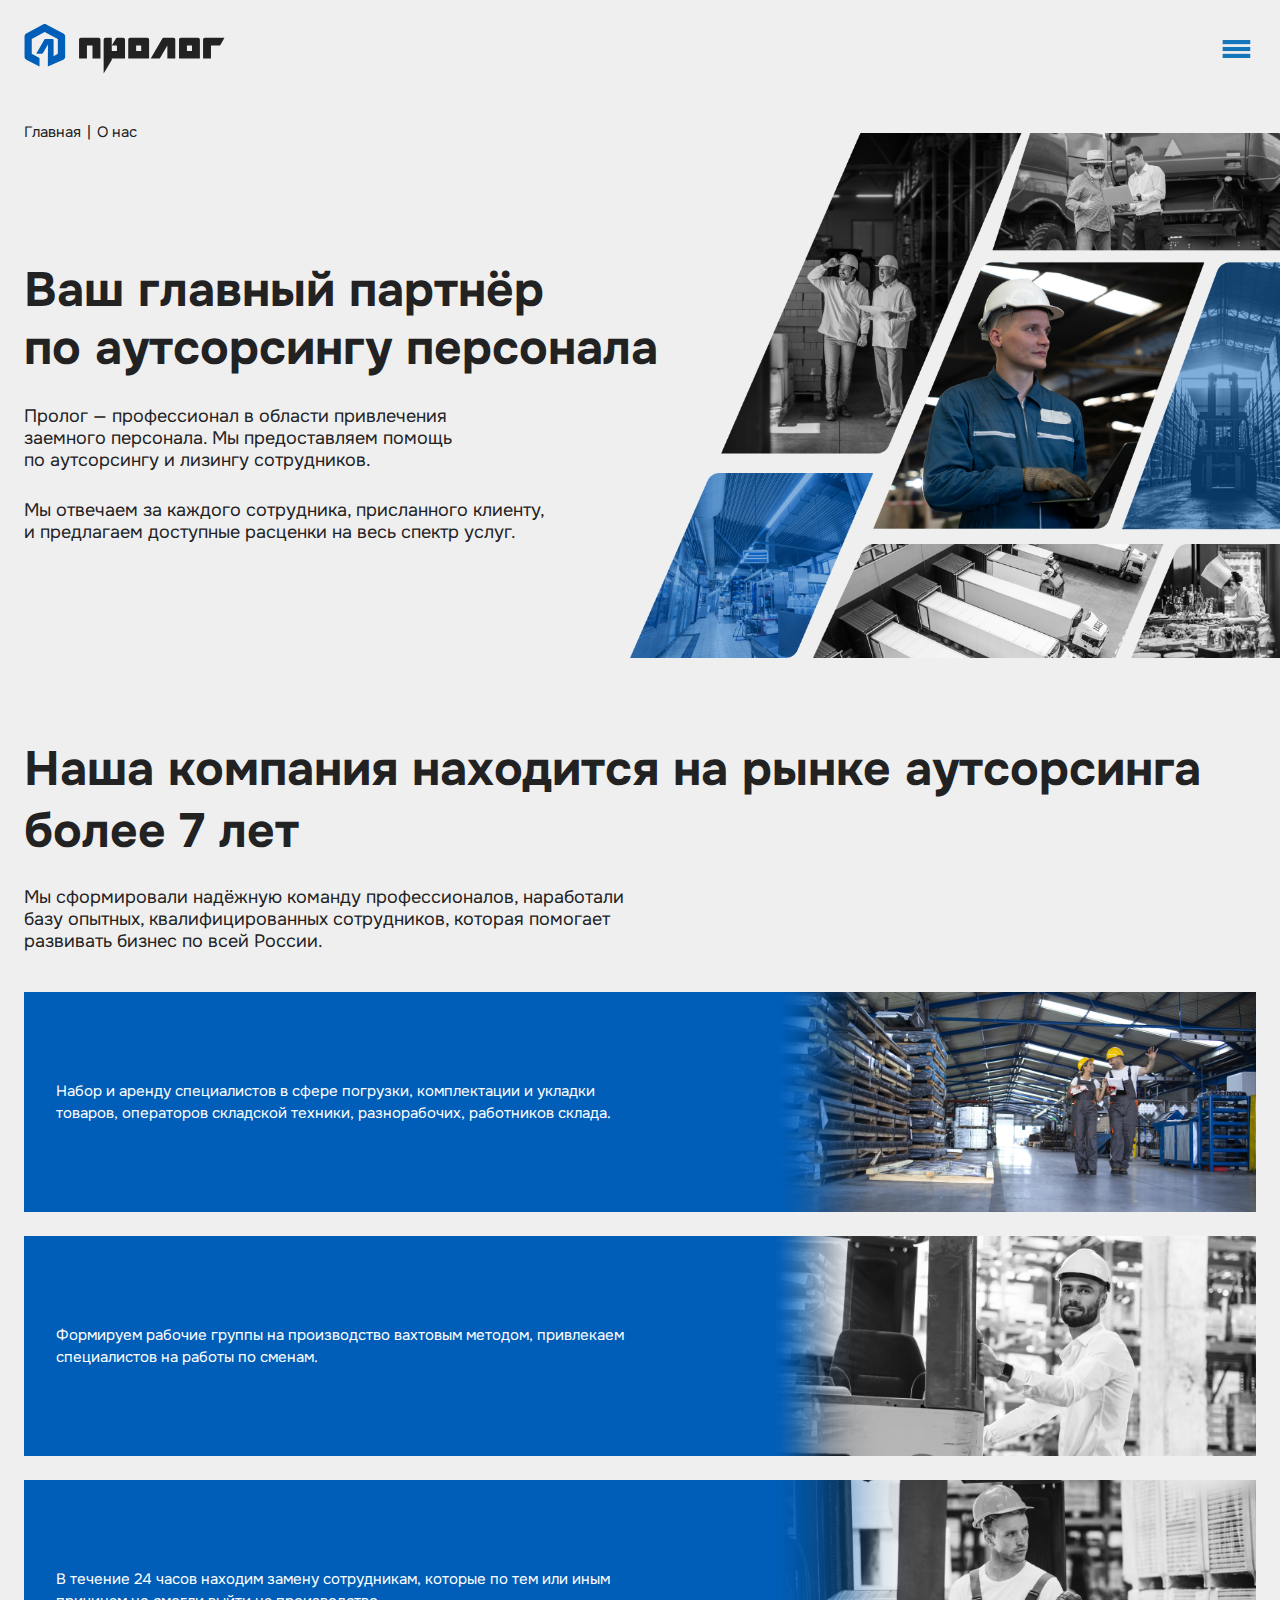
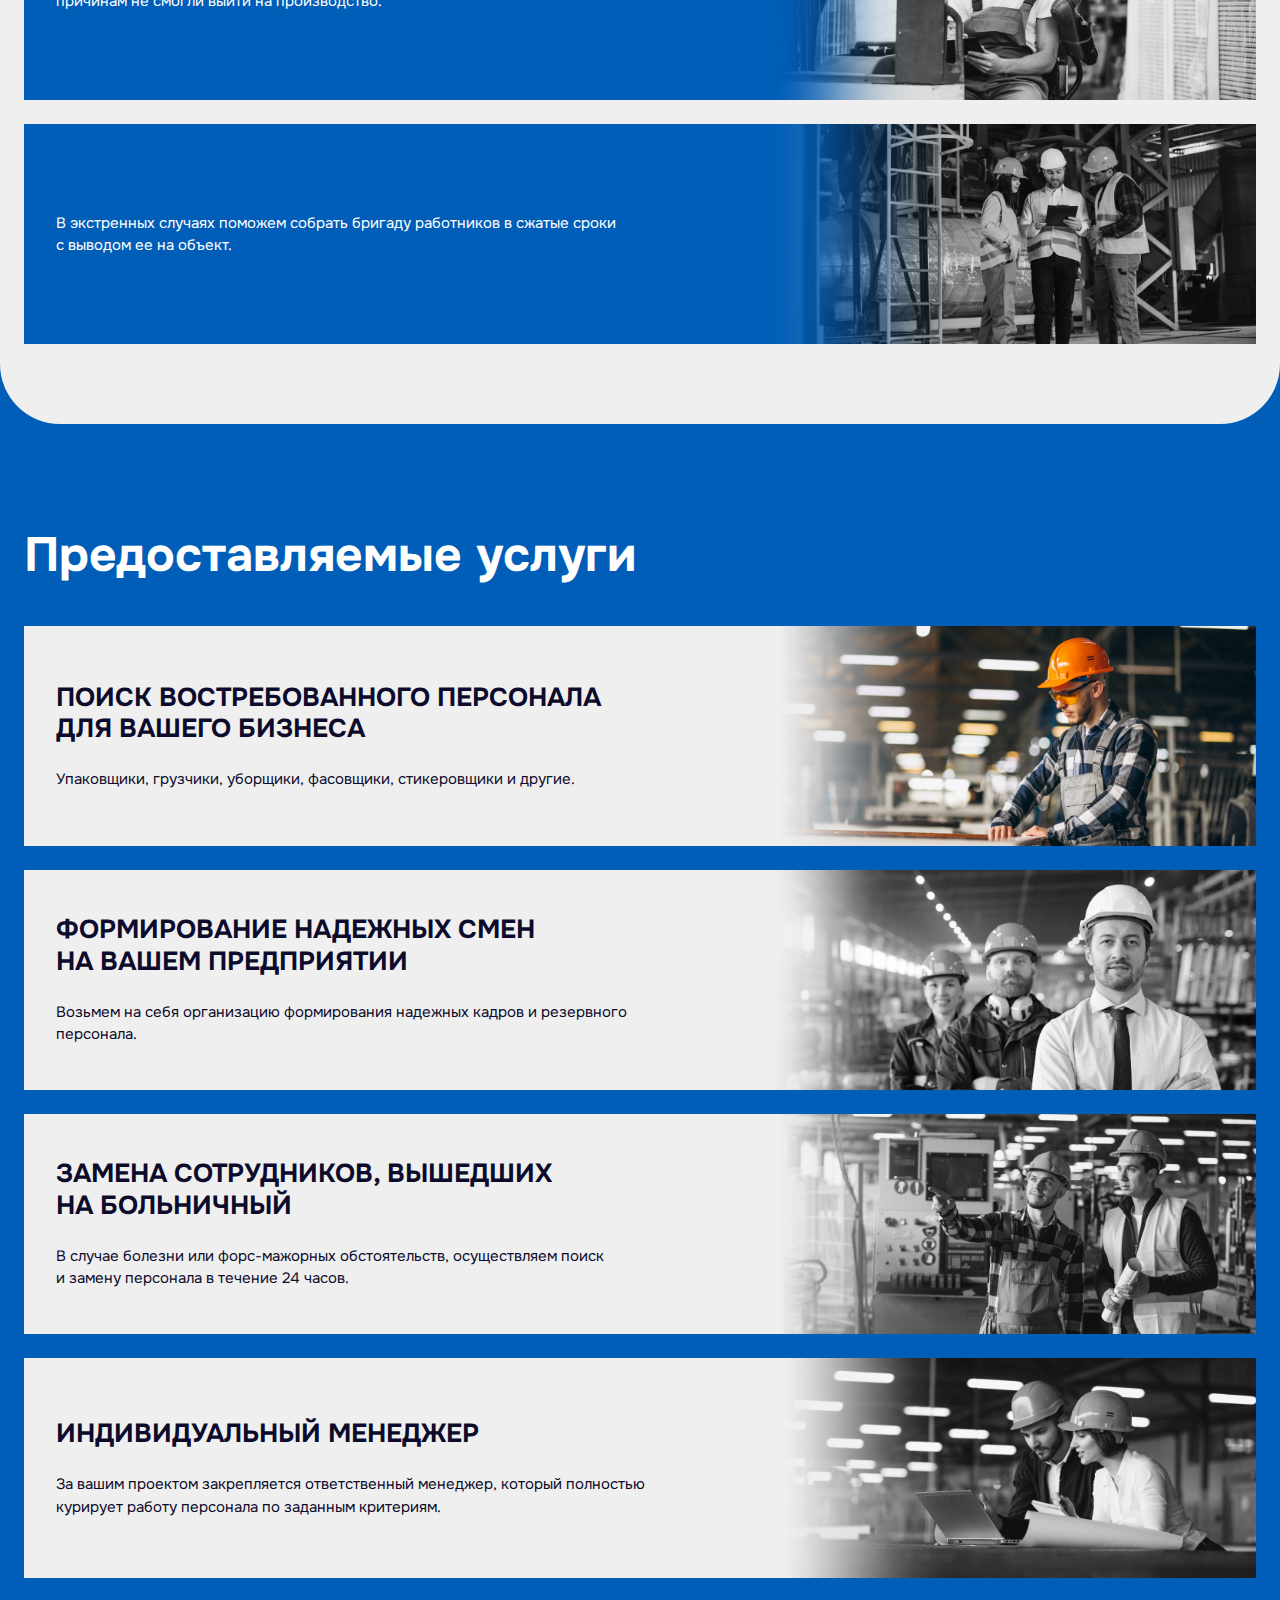
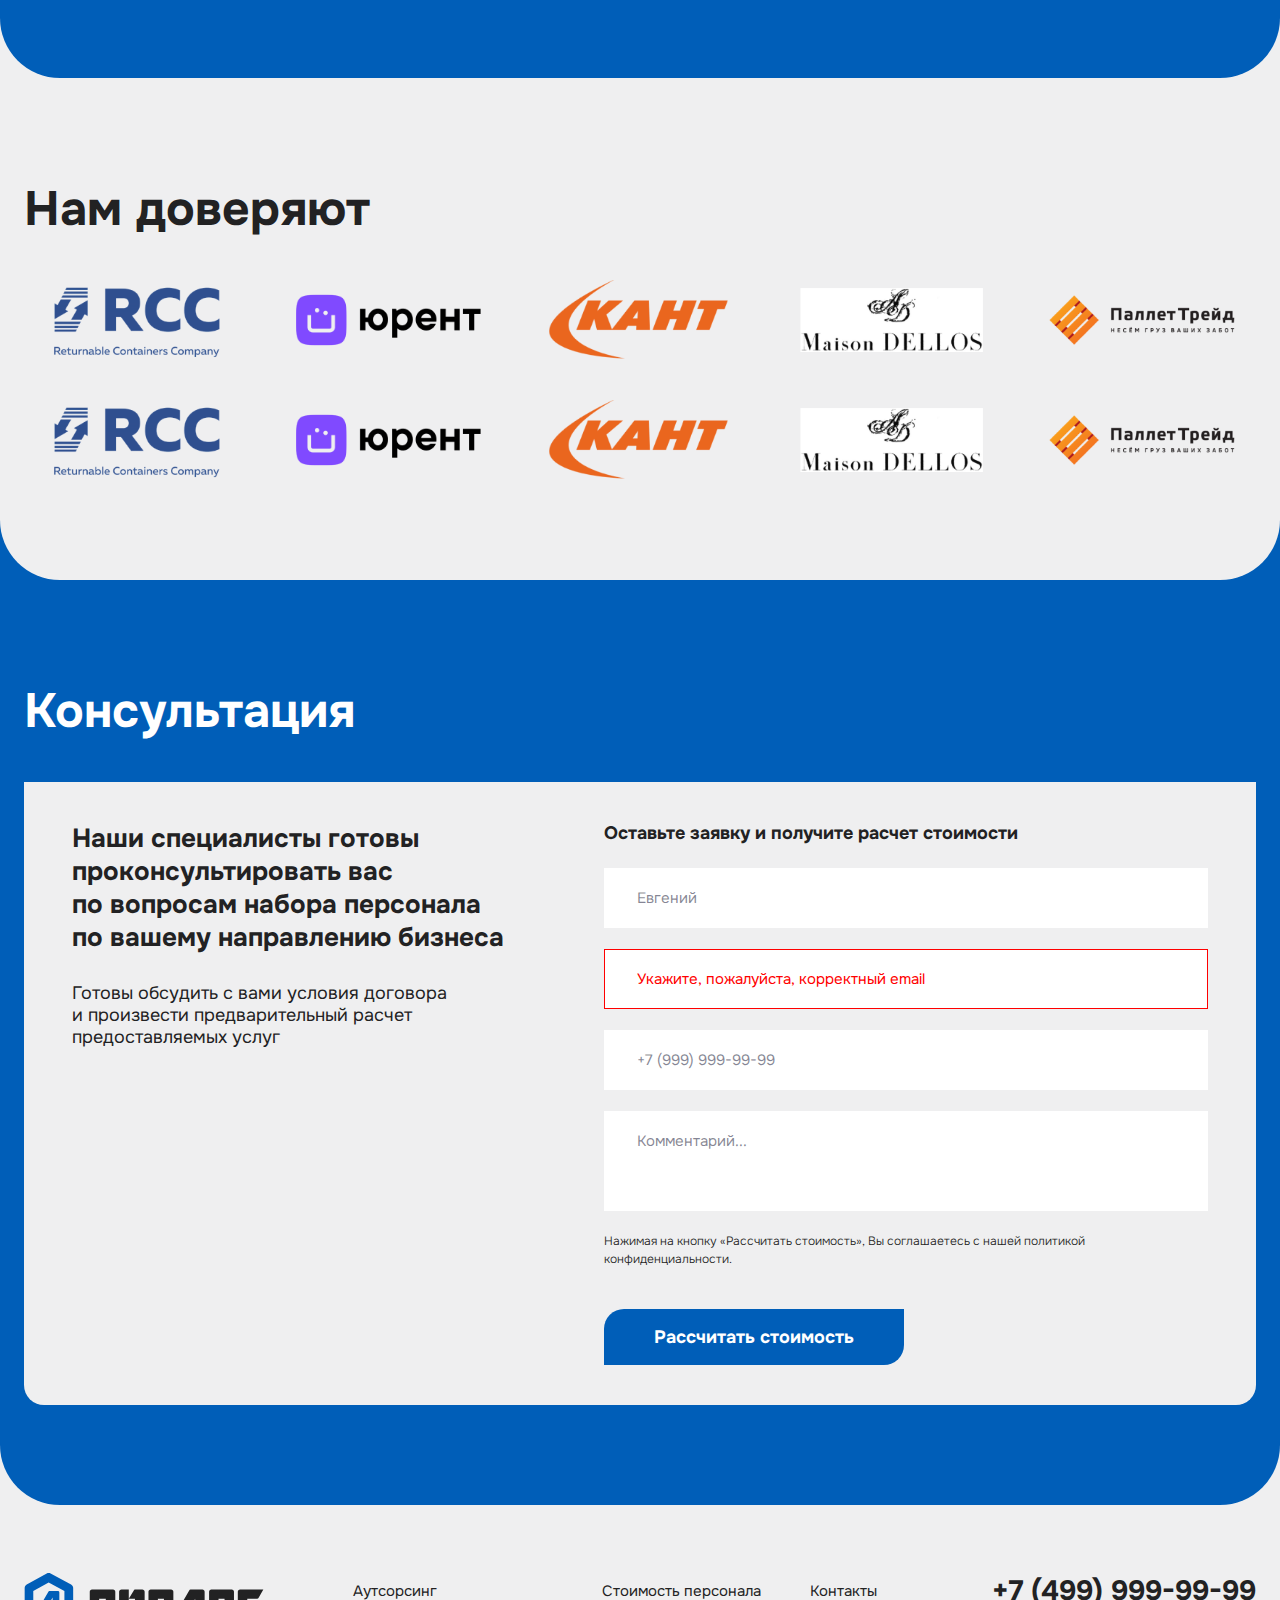
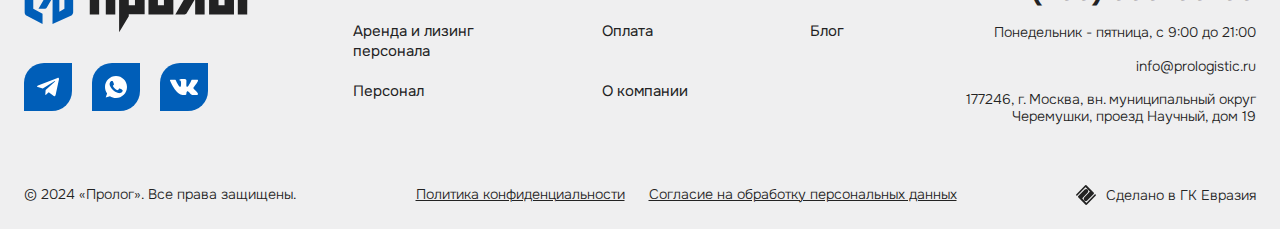
==== commit 31ef9eba: "Update" ====
--- a/about.html
+++ b/about.html
@@ -80,6 +80,10 @@
 							</div>
 						</nav>
 
+						<div class="phone">
+							<a href="tel:+74999999999">+7 (499) 999-99-99</a>
+						</div>
+
 						<button class="callback_btn modal_btn" data-modal="callback_modal">Перезвоните мне</button>
 
 						<button class="mob_menu_btn">
@@ -164,9 +168,9 @@
 							<div class="title">Ваш главный партнёр<br> по аутсорсингу персонала</div>
 
 							<div class="text_block">
-								<p>Пролог – профессионал в области привлечения<br> заемного персонала. Мы предоставляем помощь по аутсорсингу и лизингу сотрудников.</p>
-
-								<p>Мы отвечаем за каждого сотрудника, присланного клиенту, и предлагаем доступные расценки на весь спектр услуг.</p>
+								<p>Пролог&nbsp;&mdash; профессионал в&nbsp;области привлечения<br> заемного персонала. Мы&nbsp;предоставляем помощь по&nbsp;аутсорсингу и&nbsp;лизингу сотрудников.</p>
+
+								<p>Мы&nbsp;отвечаем за&nbsp;каждого сотрудника, присланного клиенту, и&nbsp;предлагаем доступные расценки на&nbsp;весь спектр услуг.</p>
 							</div>
 						</div>
 					</div>
@@ -178,9 +182,9 @@
 				<section class="about_info">
 					<div class="cont">
 						<div class="block_head">
-							<div class="title">Наша компания находится на рынке аутсорсинга более 7 лет</div>
-
-							<div class="desc">Мы сформировали надёжную команду профессионалов, наработали базу опытных, квалифицированных сотрудников, которая помогает развивать бизнес по всей России.</div>
+							<div class="title">Наша компания находится на&nbsp;рынке аутсорсинга более 7&nbsp;лет</div>
+
+							<div class="desc">Мы&nbsp;сформировали надёжную команду профессионалов, наработали базу опытных, квалифицированных сотрудников, которая помогает развивать бизнес по&nbsp;всей России.</div>
 						</div>
 
 						<div class="items">
@@ -189,7 +193,7 @@
 									<img src="images/tmp/about_info_item_img1.png" alt="" loading="lazy">
 								</div>
 
-								<div class="desc">Набор и аренду специалистов в сфере погрузки, комплектации и укладки товаров, операторов складской техники, разнорабочих, работников склада.</div>
+								<div class="desc">Набор и&nbsp;аренду специалистов в&nbsp;сфере погрузки, комплектации и&nbsp;укладки товаров, операторов складской техники, разнорабочих, работников склада.</div>
 							</div>
 
 							<div class="item">
@@ -197,7 +201,7 @@
 									<img src="images/tmp/about_info_item_img2.png" alt="" loading="lazy">
 								</div>
 
-								<div class="desc">Формируем рабочие группы на производство вахтовым методом, привлекаем<br> специалистов на работы по сменам.</div>
+								<div class="desc">Формируем рабочие группы на&nbsp;производство вахтовым методом, привлекаем<br> специалистов на&nbsp;работы по&nbsp;сменам.</div>
 							</div>
 
 							<div class="item">
@@ -205,7 +209,7 @@
 									<img src="images/tmp/about_info_item_img3.png" alt="" loading="lazy">
 								</div>
 
-								<div class="desc">В течение 24 часов находим замену сотрудникам, которые по тем или иным<br> причинам не смогли выйти на производство.</div>
+								<div class="desc">В&nbsp;течение 24&nbsp;часов находим замену сотрудникам, которые по&nbsp;тем или иным<br> причинам не&nbsp;смогли выйти на&nbsp;производство.</div>
 							</div>
 
 							<div class="item">
@@ -213,7 +217,7 @@
 									<img src="images/tmp/about_info_item_img4.png" alt="" loading="lazy">
 								</div>
 
-								<div class="desc">В экстренных случаях поможем собрать бригаду работников в сжатые сроки<br> с выводом ее на объект.</div>
+								<div class="desc">В&nbsp;экстренных случаях поможем собрать бригаду работников в&nbsp;сжатые сроки<br> с&nbsp;выводом ее&nbsp;на&nbsp;объект.</div>
 							</div>
 						</div>
 					</div>
@@ -235,7 +239,7 @@
 								<div class="data">
 									<div class="name">Поиск востребованного персонала для вашего бизнеса</div>
 
-									<div class="desc">Упаковщики, грузчики, уборщики, фасовщики, стикеровщики и другие.</div>
+									<div class="desc">Упаковщики, грузчики, уборщики, фасовщики, стикеровщики и&nbsp;другие.</div>
 								</div>
 							</a>
 
@@ -245,9 +249,9 @@
 								</div>
 
 								<div class="data">
-									<div class="name">Формирование надежных смен на вашем предприятии</div>
-
-									<div class="desc">Возьмем на себя организацию формирования надежных кадров и резервного персонала.</div>
+									<div class="name">Формирование надежных смен на&nbsp;вашем предприятии</div>
+
+									<div class="desc">Возьмем на&nbsp;себя организацию формирования надежных кадров и&nbsp;резервного персонала.</div>
 								</div>
 							</a>
 
@@ -257,9 +261,9 @@
 								</div>
 
 								<div class="data">
-									<div class="name">Замена сотрудников, вышедших на больничный</div>
-
-									<div class="desc">В случае болезни или форс-мажорных обстоятельств, осуществляем поиск и замену персонала в течение 24 часов.</div>
+									<div class="name">Замена сотрудников, вышедших на&nbsp;больничный</div>
+
+									<div class="desc">В&nbsp;случае болезни или форс-мажорных обстоятельств, осуществляем поиск и&nbsp;замену персонала в&nbsp;течение 24&nbsp;часов.</div>
 								</div>
 							</a>
 
@@ -271,7 +275,7 @@
 								<div class="data">
 									<div class="name">Индивидуальный менеджер</div>
 
-									<div class="desc">За вашим проектом закрепляется ответственный менеджер, который полностью курирует работу персонала по заданным критериям.</div>
+									<div class="desc">За&nbsp;вашим проектом закрепляется ответственный менеджер, который полностью курирует работу персонала по&nbsp;заданным критериям.</div>
 								</div>
 							</a>
 						</div>
@@ -338,13 +342,13 @@
 
 						<div class="data">
 							<div class="info">
-								<div class="title">Наши специалисты готовы проконсультировать вас<br> по вопросам набора персонала по вашему направлению бизнеса</div>
-
-								<div class="desc">Готовы обсудить с вами условия договора и произвести предварительный расчет предоставляемых услуг</div>
+								<div class="title">Наши специалисты готовы проконсультировать вас<br> по&nbsp;вопросам набора персонала по&nbsp;вашему направлению бизнеса</div>
+
+								<div class="desc">Готовы обсудить с&nbsp;вами условия договора и&nbsp;произвести предварительный расчет предоставляемых услуг</div>
 							</div>
 
 							<form action="" class="form">
-								<div class="desc">Оставьте заявку и получите расчет стоимости</div>
+								<div class="desc">Оставьте заявку и&nbsp;получите расчет стоимости</div>
 
 								<div class="line">
 									<div class="field">
@@ -370,7 +374,7 @@
 									</div>
 								</div>
 
-								<div class="line agree">Нажимая на кнопку "Рассчитать стоимость", Вы соглашаетесь с нашей политикой конфиденциальности.</div>
+								<div class="line agree">Нажимая на&nbsp;кнопку &laquo;Рассчитать стоимость&raquo;, Вы&nbsp;соглашаетесь с&nbsp;нашей политикой конфиденциальности.</div>
 
 								<div class="submit">
 									<button type="submit" class="submit_btn">Рассчитать стоимость</button>
--- a/css/styles.css
+++ b/css/styles.css
@@ -7,7 +7,7 @@
     margin: 0;
     padding: 0;
 
-    scroll-margin-top: 24px;
+    scroll-margin-top: 0;
 }
 
 *:before,
@@ -384,33 +384,60 @@
 
 
 
+header .menu
+{
+    margin-right: auto;
+    margin-left: auto;
+}
+
+
 header .menu_item + .menu_item
 {
+    margin-left: 20px;
+}
+
+
+header .menu_item > a
+{
+    font-size: 14px;
+
+    display: block;
+
+    text-decoration: none;
+
+    color: currentColor;
+}
+
+
+
+header .phone
+{
+    font-size: 20px;
+    font-weight: 700;
+
+    color: #005eb8;
+}
+
+
+header .phone a
+{
+    white-space: nowrap;
+    text-decoration: none;
+
+    color: currentColor;
+}
+
+
+
+header .callback_btn
+{
+    font-size: 20px;
+    font-weight: 700;
+
+    width: 300px;
+    max-width: 100%;
+    height: 60px;
     margin-left: 30px;
-}
-
-
-header .menu_item > a
-{
-    font-size: 14px;
-
-    display: block;
-
-    text-decoration: none;
-
-    color: currentColor;
-}
-
-
-
-header .callback_btn
-{
-    font-size: 20px;
-    font-weight: 700;
-
-    width: 350px;
-    max-width: 100%;
-    height: 60px;
 
     color: #efeff0;
     border-radius: 20px 0;
@@ -619,6 +646,8 @@
     line-height: 20px;
 
     margin-top: 20px;
+
+    color: #051a32;
 }
 
 
@@ -2441,13 +2470,7 @@
 }
 
 
-.direction_services .link
-{
-    margin-top: 50px;
-}
-
-
-.direction_services .link a
+.direction_services .selection_btn
 {
     font-size: 20px;
     font-weight: 700;
@@ -2461,10 +2484,7 @@
     width: 350px;
     max-width: 100%;
     height: 60px;
-    margin: 0 auto;
-
-    text-align: center;
-    text-decoration: none;
+    margin: 50px auto 0;
 
     color: #005eb8;
     border-radius: 20px 0;
@@ -3393,6 +3413,15 @@
 {
     color: #fff;
     background: #005eb8;
+}
+
+
+.cases .swiper-horizontal > .swiper-pagination-bullets,
+.cases .swiper-pagination-bullets.swiper-pagination-horizontal,
+.cases .swiper-pagination-custom,
+.cases .swiper-pagination-fraction
+{
+    display: none;
 }
 
 
@@ -4010,13 +4039,6 @@
 }
 
 
-.operational_selection .cont
-{
-    position: relative;
-    z-index: 3;
-}
-
-
 .operational_selection .data
 {
     width: 646px;
--- a/css/response_1899.css
+++ b/css/response_1899.css
@@ -58,18 +58,30 @@
     }
 
 
-    header .menu_item + .menu_item
-    {
-        margin-left: 24px;
-    }
-
-
     header .callback_btn
     {
         font-size: 18px;
 
-        width: 240px;
+        width: 260px;
         height: 50px;
+    }
+
+
+    @media print,
+    (max-width: 1599px)
+    {
+        header .menu,
+        header .phone,
+        header .callback_btn
+        {
+            display: none;
+        }
+
+
+        header .mob_menu_btn
+        {
+            display: flex;
+        }
     }
 
 
@@ -765,15 +777,10 @@
     }
 
 
-    .direction_services .link
-    {
+    .direction_services .selection_btn
+    {
+        font-size: 18px;
         margin-top: 40px;
-    }
-
-
-    .direction_services .link a
-    {
-        font-size: 18px;
 
         width: 340px;
         height: 56px;
--- a/css/response_1439.css
+++ b/css/response_1439.css
@@ -33,19 +33,6 @@
     }
 
 
-    header .menu,
-    header .callback_btn
-    {
-        display: none;
-    }
-
-
-    header .mob_menu_btn
-    {
-        display: flex;
-    }
-
-
 
     /*---------------
         Page head
@@ -609,7 +596,7 @@
     }
 
 
-    .direction_services .link a
+    .direction_services .selection_btn
     {
         font-size: 17px;
 
--- a/css/response_1279.css
+++ b/css/response_1279.css
@@ -631,6 +631,7 @@
 
     .direction_why .item .name
     {
+        min-height: 66px;
         padding-left: 35px;
     }
 
@@ -967,8 +968,10 @@
         position: relative;
         bottom: 0;
 
-        width: calc(100% - 24px);
+        width: calc(100% + 24px);
+        max-width: calc(100% + 24px);
         margin-top: 40px;
+        margin-left: -24px;
     }
 
 
@@ -997,6 +1000,7 @@
 
     .what_included .item .name
     {
+        min-height: 66px;
         padding-left: 35px;
     }
 
--- a/css/response_1023.css
+++ b/css/response_1023.css
@@ -87,9 +87,9 @@
     {
         position: relative;
 
-        width: calc(100% - 24px);
+        width: calc(100% + 24px);
+        max-width: calc(100% + 24px);
         margin-top: 40px;
-        margin-left: 24px;
     }
 
 
--- a/css/response_767.css
+++ b/css/response_767.css
@@ -203,6 +203,12 @@
     }
 
 
+    .first_section .bg
+    {
+        margin-top: 30px;
+    }
+
+
 
     /*----------------
         Advantages
@@ -233,6 +239,19 @@
     /*----------
         Rent
     ----------*/
+    .rent
+    {
+        position: relative;
+        z-index: 5;
+
+        margin-bottom: 0;
+        padding-bottom: 60px;
+
+        border-radius: 0 0 40px 40px;
+        background: var(--bg);
+    }
+
+
     .rent .text_block
     {
         font-size: var(--font_size);
@@ -261,6 +280,8 @@
     ---------------*/
     .geography
     {
+        display: none;
+
         padding-bottom: 60px;
 
         border-radius: 0 0 40px 40px;
@@ -279,7 +300,8 @@
     ----------*/
     .blog.blue
     {
-        padding-top: 60px;
+        margin-top: -68px;
+        padding-top: 128px;
         padding-bottom: 30px;
     }
 
@@ -474,7 +496,7 @@
 
     .services .service .name
     {
-        font-size: 18px;
+        font-size: 24px;
     }
 
 
@@ -520,14 +542,22 @@
 
     .clients.default
     {
+        position: relative;
+        z-index: 3;
+
         padding-top: 60px;
-        padding-bottom: 40px;
+        padding-bottom: 60px;
+
+        border-radius: 0 0 40px 40px;
+        background: var(--bg);
     }
 
 
     .clients.default.big_m
     {
         padding-bottom: 60px;
+
+        border-radius: 0 0 40px 40px;
     }
 
 
@@ -790,6 +820,12 @@
     }
 
 
+    .direction_why .item .name
+    {
+        min-height: 0;
+    }
+
+
     .direction_why .item .name:before
     {
         height: 48px;
@@ -880,6 +916,15 @@
     .cases .swiper
     {
         padding-bottom: 80px;
+    }
+
+
+    .cases .swiper-horizontal > .swiper-pagination-bullets,
+    .cases .swiper-pagination-bullets.swiper-pagination-horizontal,
+    .cases .swiper-pagination-custom,
+    .cases .swiper-pagination-fraction
+    {
+        display: flex;
     }
 
 
@@ -1175,6 +1220,12 @@
     }
 
 
+    .what_included .item .name
+    {
+        min-height: 0;
+    }
+
+
     .what_included .item .name:before
     {
         height: 48px;
--- a/css/response_479.css
+++ b/css/response_479.css
@@ -6,7 +6,7 @@
     :root
     {
         --font_size: 14px;
-        --font_size_title: 30px;
+        --font_size_title: 32px;
     }
 
 
@@ -71,7 +71,16 @@
     /*----------
         Rent
     ----------*/
-    .advantages .item
+    .rent
+    {
+        margin-bottom: 0;
+        padding-bottom: 48px;
+
+        border-radius: 0 0 20px 20px;
+    }
+
+
+    .rent .item
     {
         padding: 16px 20px;
     }
@@ -95,7 +104,7 @@
     ----------*/
     .blog.blue
     {
-        padding-top: 48px;
+        padding-top: 116px;
         padding-bottom: 20px;
     }
 
@@ -270,6 +279,16 @@
     {
         padding-top: 48px;
         padding-bottom: 48px;
+
+        border-radius: 0 0 20px 20px;
+    }
+
+
+    .clients.default.big_m
+    {
+        padding-bottom: 48px;
+
+        border-radius: 0 0 20px 20px;
     }
 
 
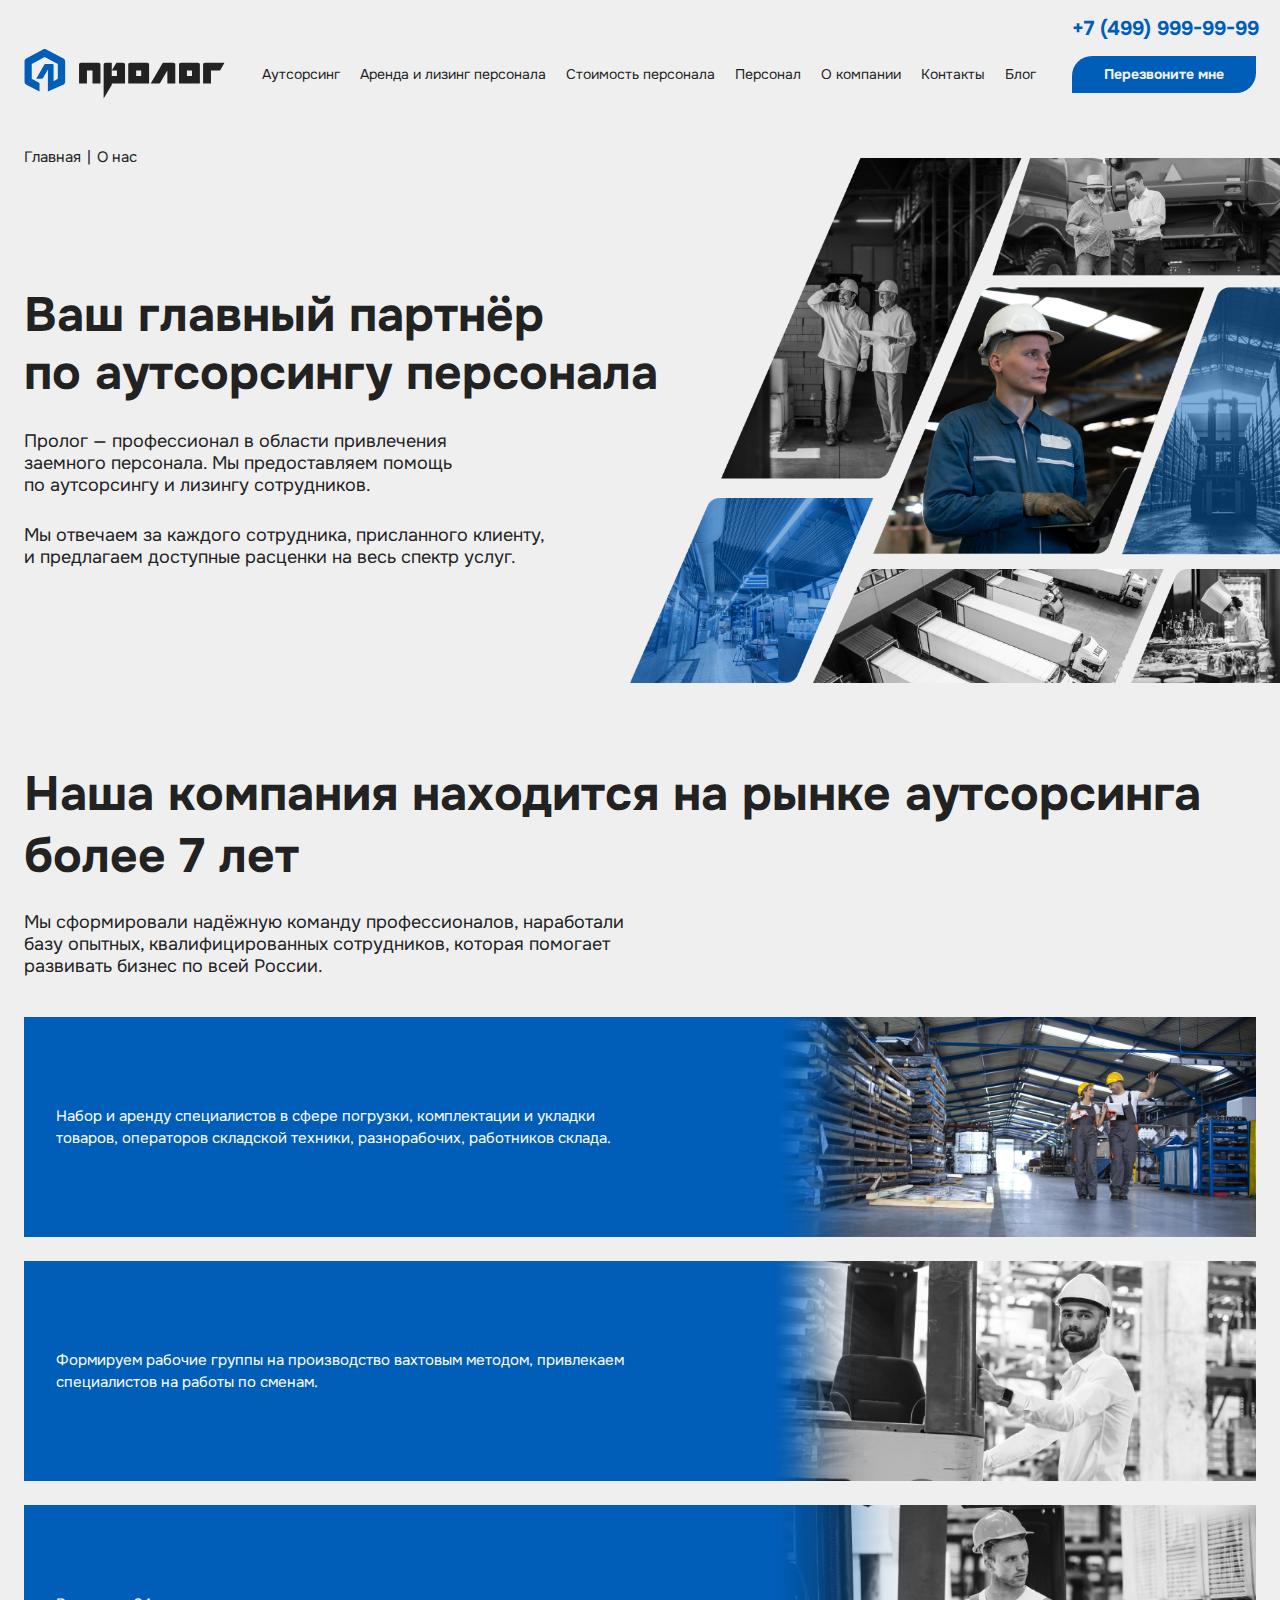
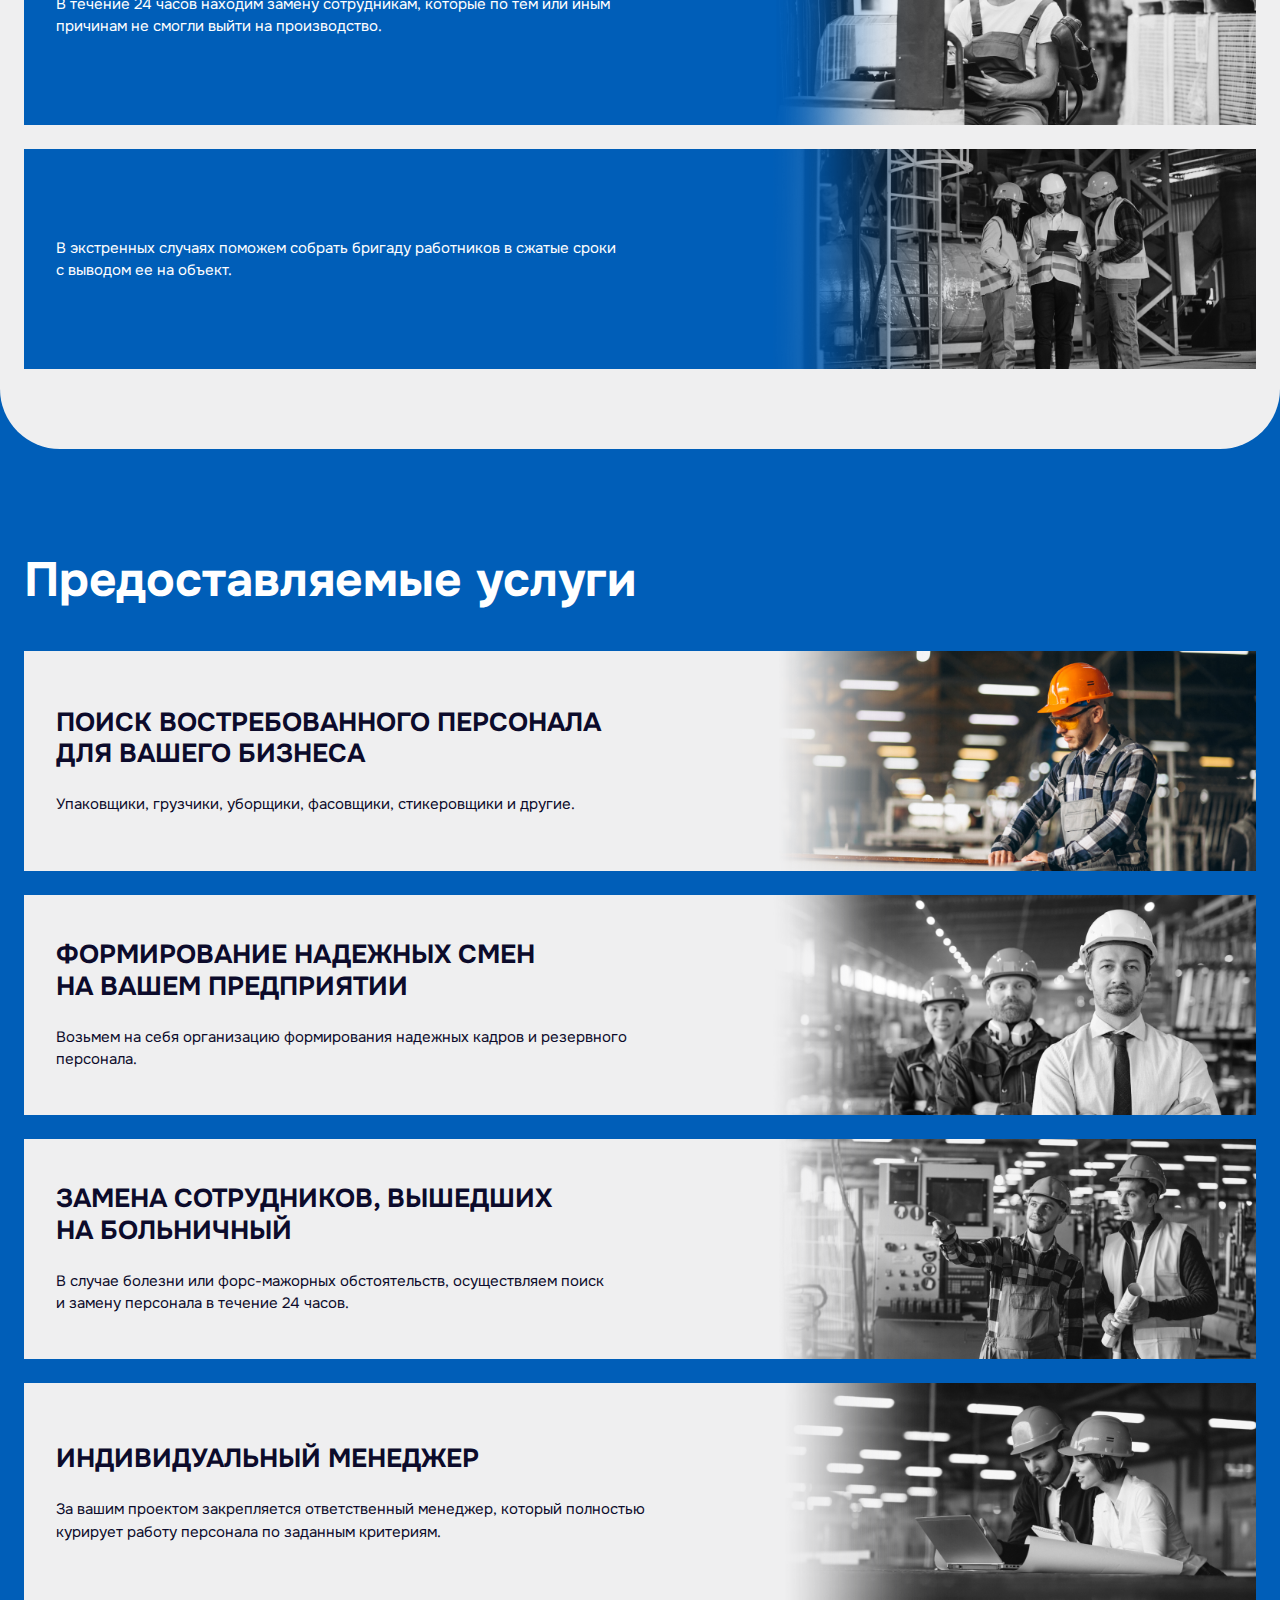
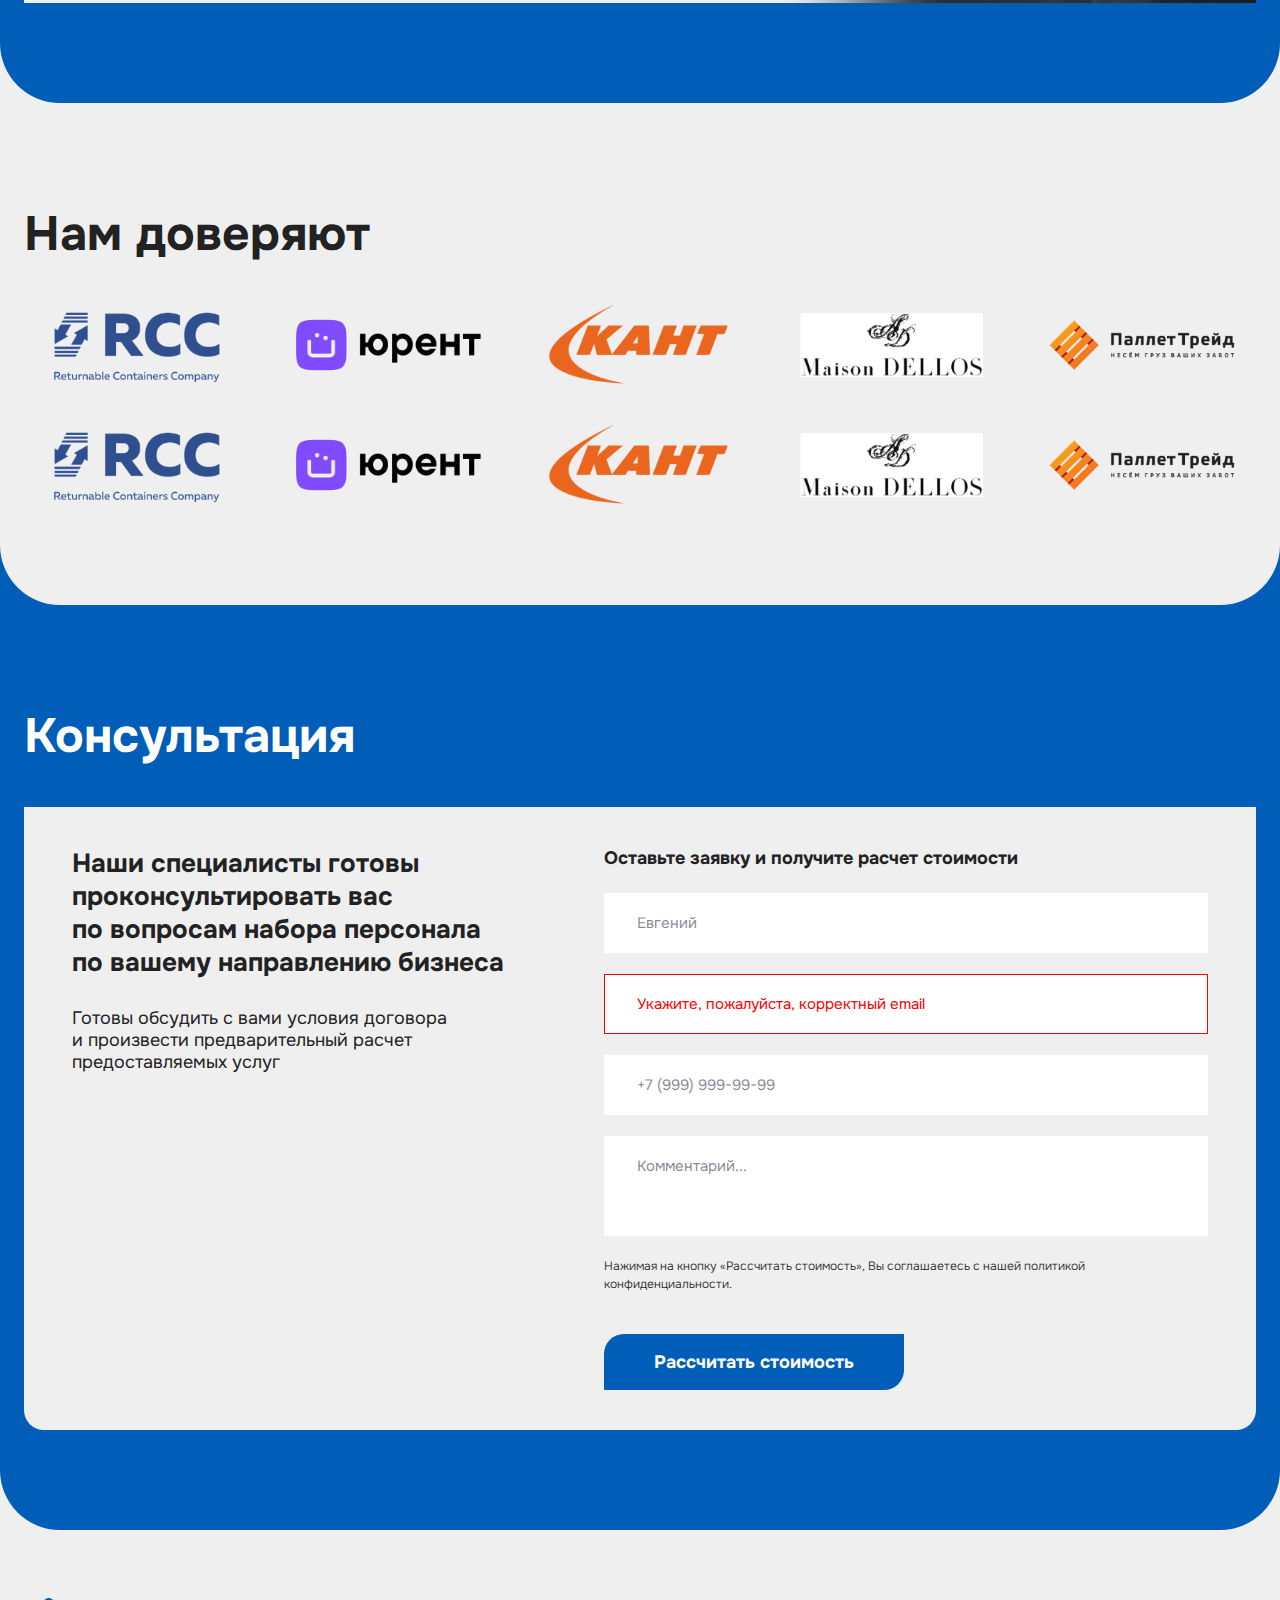
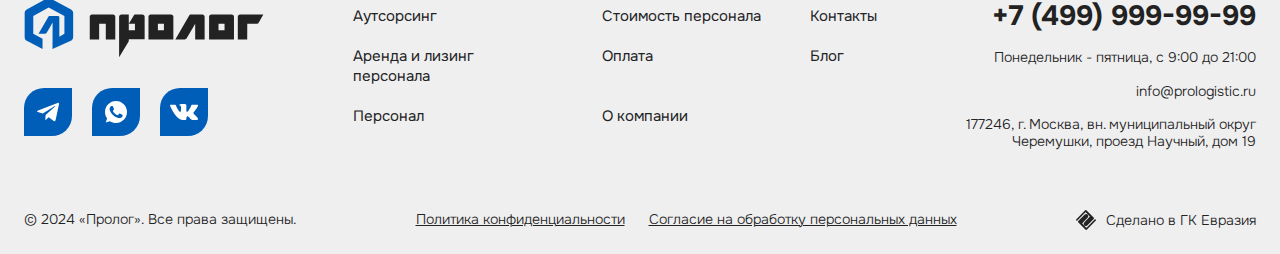
==== commit 92119cdb: "Update header" ====
--- a/about.html
+++ b/about.html
@@ -51,19 +51,19 @@
 						</a>
 
 						<nav class="menu row">
-							<div class="menu_item">
+							<div class="menu_item hide">
 								<a href="/">Аутсорсинг</a>
 							</div>
 
-							<div class="menu_item">
+							<div class="menu_item hide">
 								<a href="/">Аренда и лизинг персонала</a>
 							</div>
 
-							<div class="menu_item">
+							<div class="menu_item hide">
 								<a href="/">Стоимость персонала</a>
 							</div>
 
-							<div class="menu_item">
+							<div class="menu_item hide">
 								<a href="/">Персонал</a>
 							</div>
 
@@ -75,7 +75,7 @@
 								<a href="/">Контакты</a>
 							</div>
 
-							<div class="menu_item">
+							<div class="menu_item hide">
 								<a href="/">Блог</a>
 							</div>
 						</nav>
--- a/css/styles.css
+++ b/css/styles.css
@@ -456,6 +456,7 @@
 
     width: 40px;
     height: 40px;
+    margin-left: 24px;
 
     color: #1375ba;
 }
@@ -501,7 +502,7 @@
     top: 0;
     left: 100%;
 
-    width: 100%;
+    width: 320px;
     height: 100%;
     min-height: -moz-available;
     min-height: -webkit-fill-available;
--- a/css/response_1899.css
+++ b/css/response_1899.css
@@ -54,7 +54,19 @@
     ------------*/
     header
     {
-        padding: 28px 0;
+        padding: 49px 0 28px;
+    }
+
+
+    header .phone
+    {
+        position: absolute;
+        top: 16px;
+        right: 40px;
+
+        width: 260px;
+
+        text-align: center;
     }
 
 
@@ -64,24 +76,7 @@
 
         width: 260px;
         height: 50px;
-    }
-
-
-    @media print,
-    (max-width: 1599px)
-    {
-        header .menu,
-        header .phone,
-        header .callback_btn
-        {
-            display: none;
-        }
-
-
-        header .mob_menu_btn
-        {
-            display: flex;
-        }
+        margin-left: 0;
     }
 
 
@@ -780,10 +775,10 @@
     .direction_services .selection_btn
     {
         font-size: 18px;
-        margin-top: 40px;
 
         width: 340px;
         height: 56px;
+        margin-top: 40px;
     }
 
 
--- a/css/response_1439.css
+++ b/css/response_1439.css
@@ -29,7 +29,24 @@
     ------------*/
     header
     {
-        padding: 24px 0;
+        padding-bottom: 24px;
+    }
+
+
+    header .phone
+    {
+        right: 24px;
+
+        width: 184px;
+    }
+
+
+    header .callback_btn
+    {
+        font-size: 14px;
+
+        width: 184px;
+        height: 37px;
     }
 
 
@@ -97,6 +114,12 @@
     .first_section .btn
     {
         margin-top: 48px;
+    }
+
+
+    .first_section .bg
+    {
+        bottom: -32px;
     }
 
 
--- a/css/response_1279.css
+++ b/css/response_1279.css
@@ -50,6 +50,42 @@
 
 
 
+    /*------------
+        Header
+    ------------*/
+    header
+    {
+        padding: 24px 0;
+    }
+
+
+    header .menu .hide
+    {
+        display: none;
+    }
+
+
+    header .phone
+    {
+        position: relative;
+        top: 0;
+        right: 0;
+    }
+
+
+    header .callback_btn
+    {
+        margin-left: 24px;
+    }
+
+
+    header .mob_menu_btn
+    {
+        display: flex;
+    }
+
+
+
     /*-------------------
         First section
     -------------------*/
@@ -101,6 +137,8 @@
 
     .first_section .bg
     {
+        bottom: 0;
+
         width: calc(50% - 12px);
     }
 
--- a/css/response_1023.css
+++ b/css/response_1023.css
@@ -25,6 +25,23 @@
 
 
 
+    /*------------
+        Header
+    ------------*/
+    header .menu
+    {
+        display: none;
+    }
+
+
+    header .callback_btn,
+    header .mob_menu_btn
+    {
+        margin-left: 0;
+    }
+
+
+
     /*---------------
         Page head
     ---------------*/
--- a/css/response_767.css
+++ b/css/response_767.css
@@ -80,10 +80,27 @@
     }
 
 
+    header .phone,
+    header .callback_btn
+    {
+        display: none;
+    }
+
+
     header .mob_menu_btn .icon
     {
         width: 25px;
         height: 15px;
+    }
+
+
+
+    /*---------------
+        Mob. menu
+    ---------------*/
+    .mob_menu
+    {
+        width: 100%;
     }
 
 
